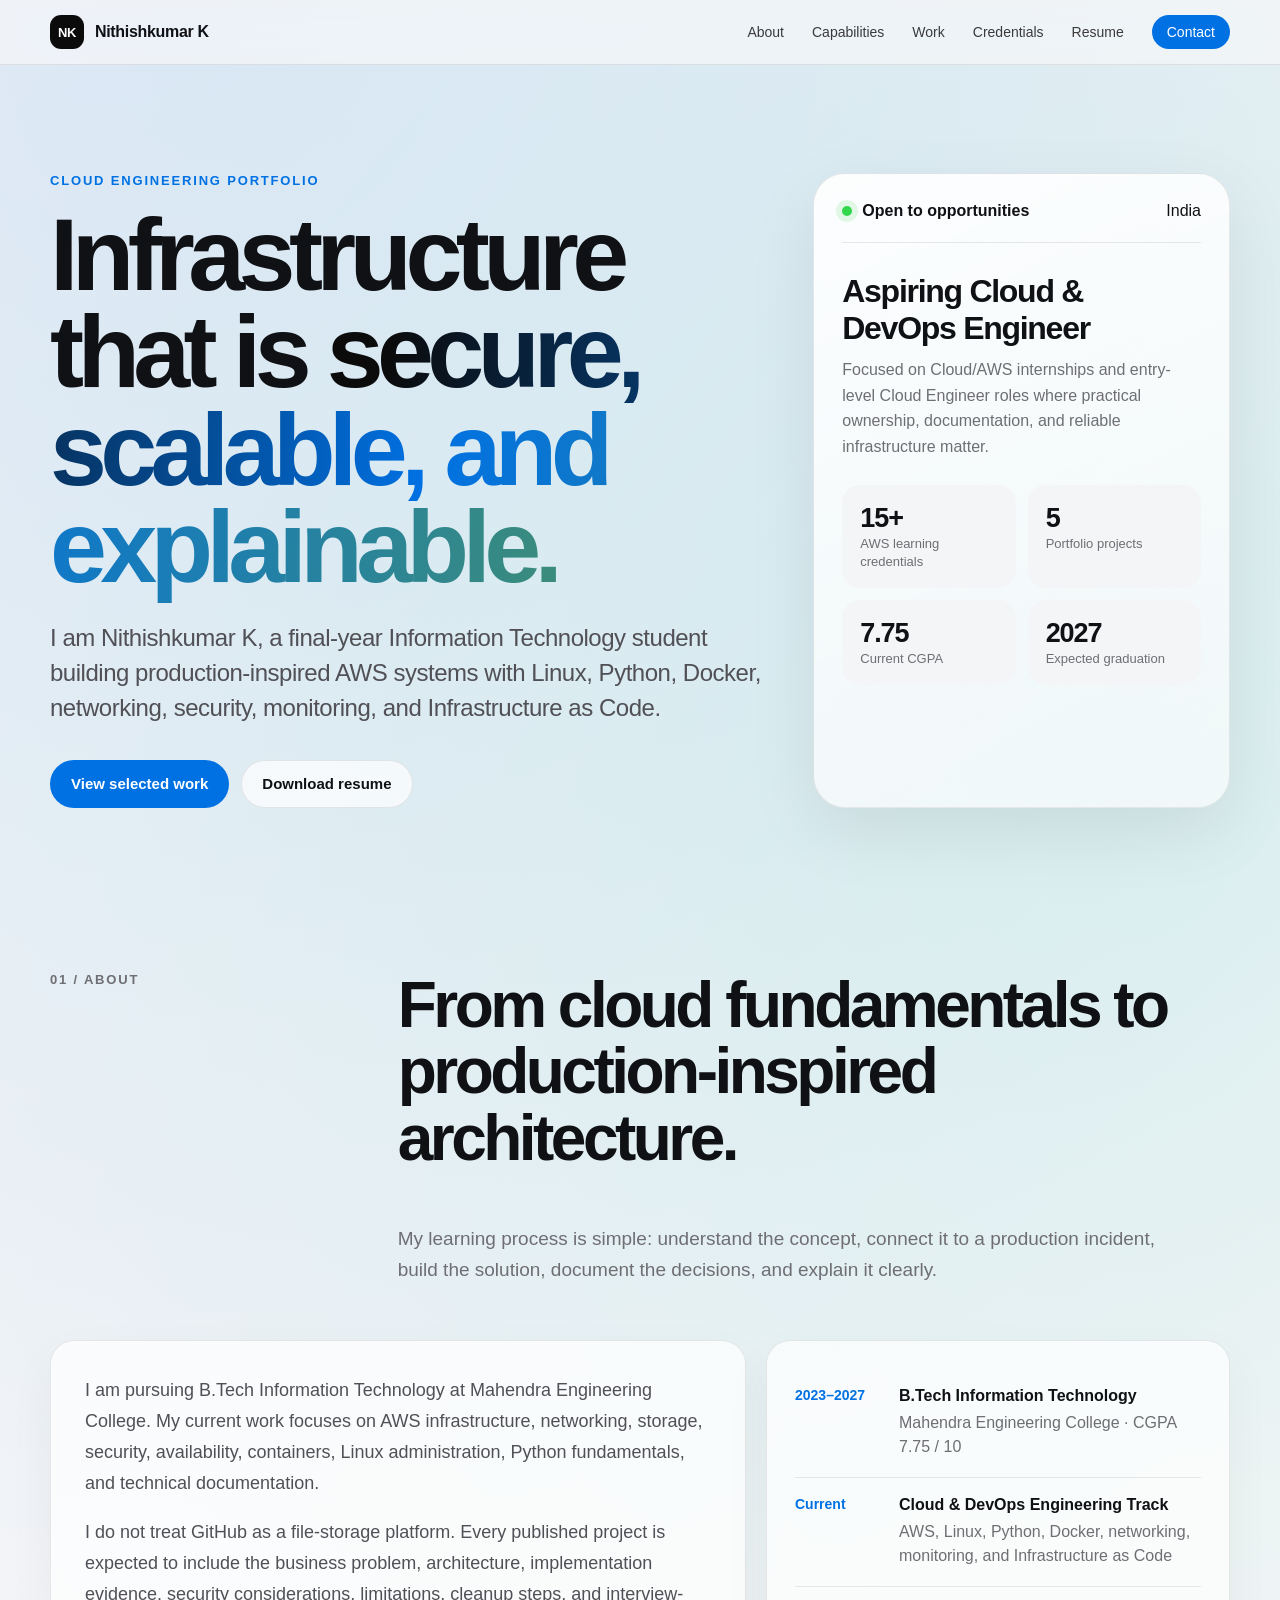
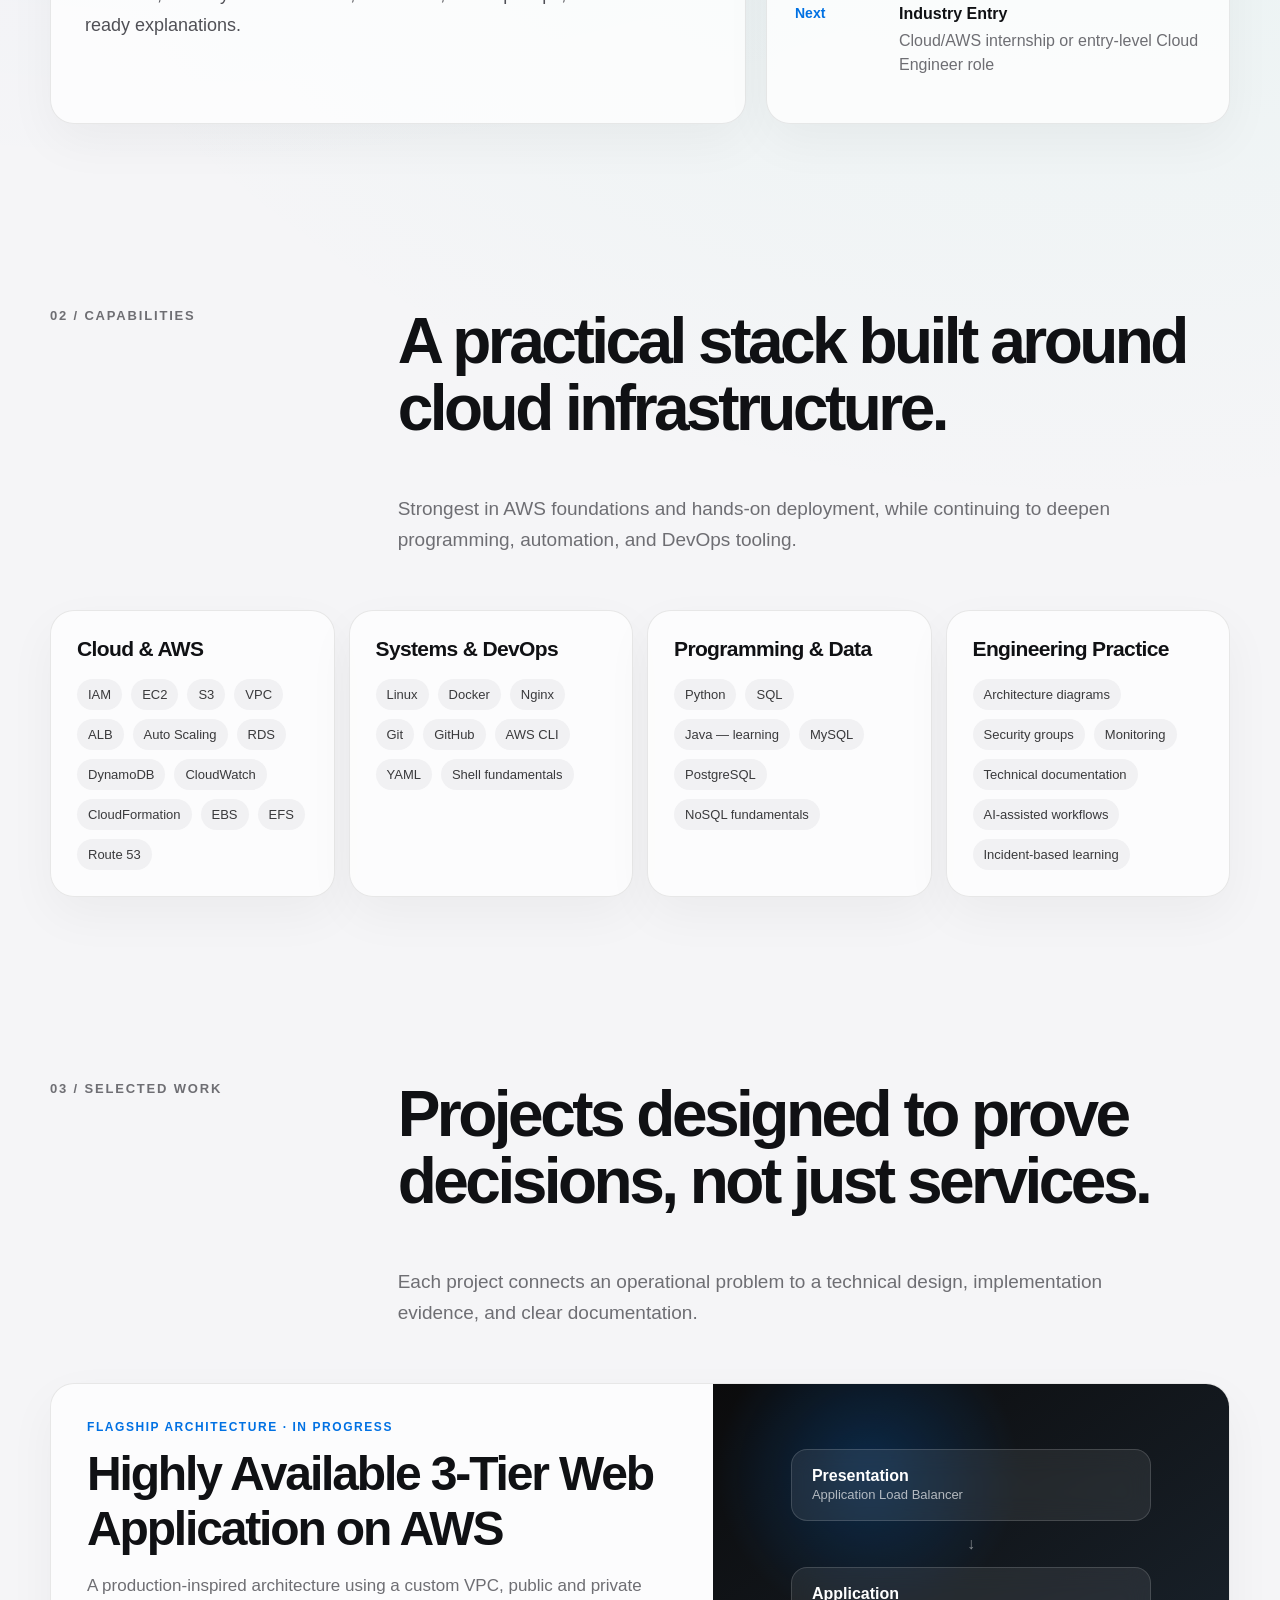
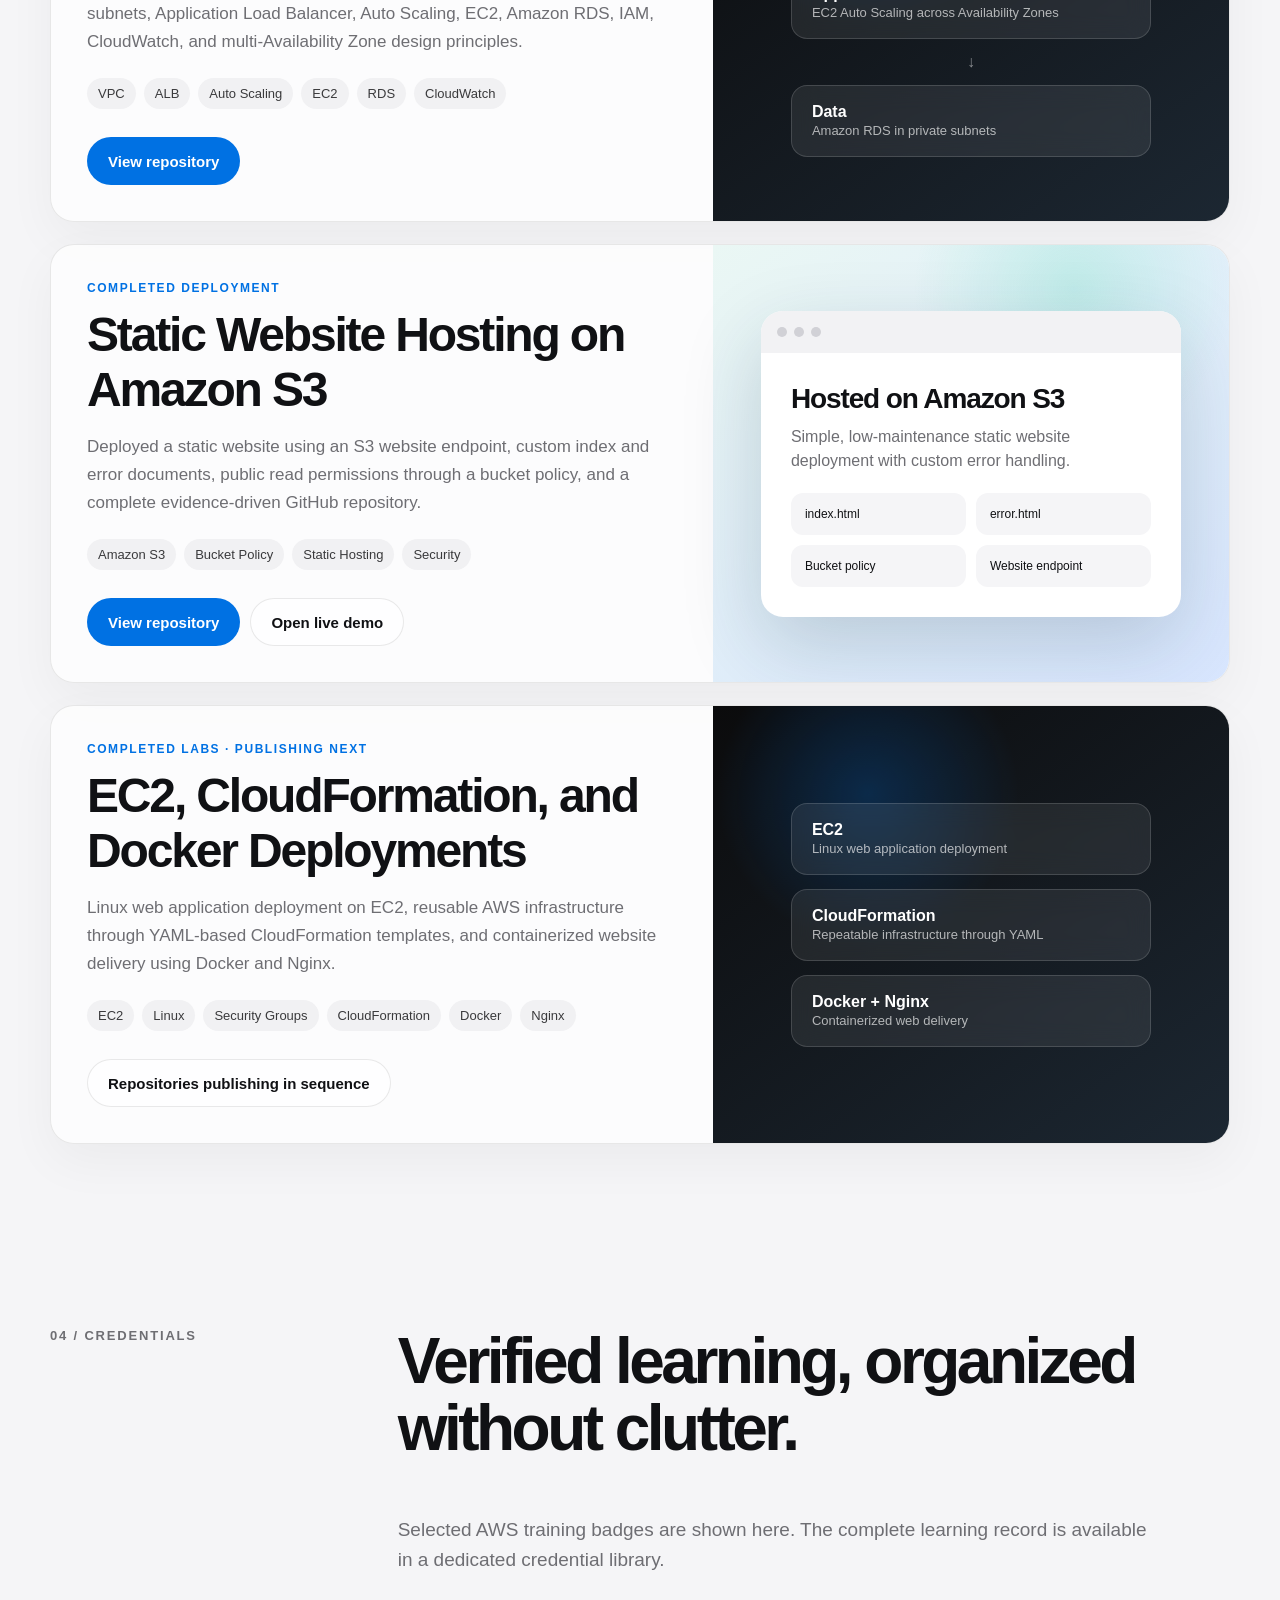
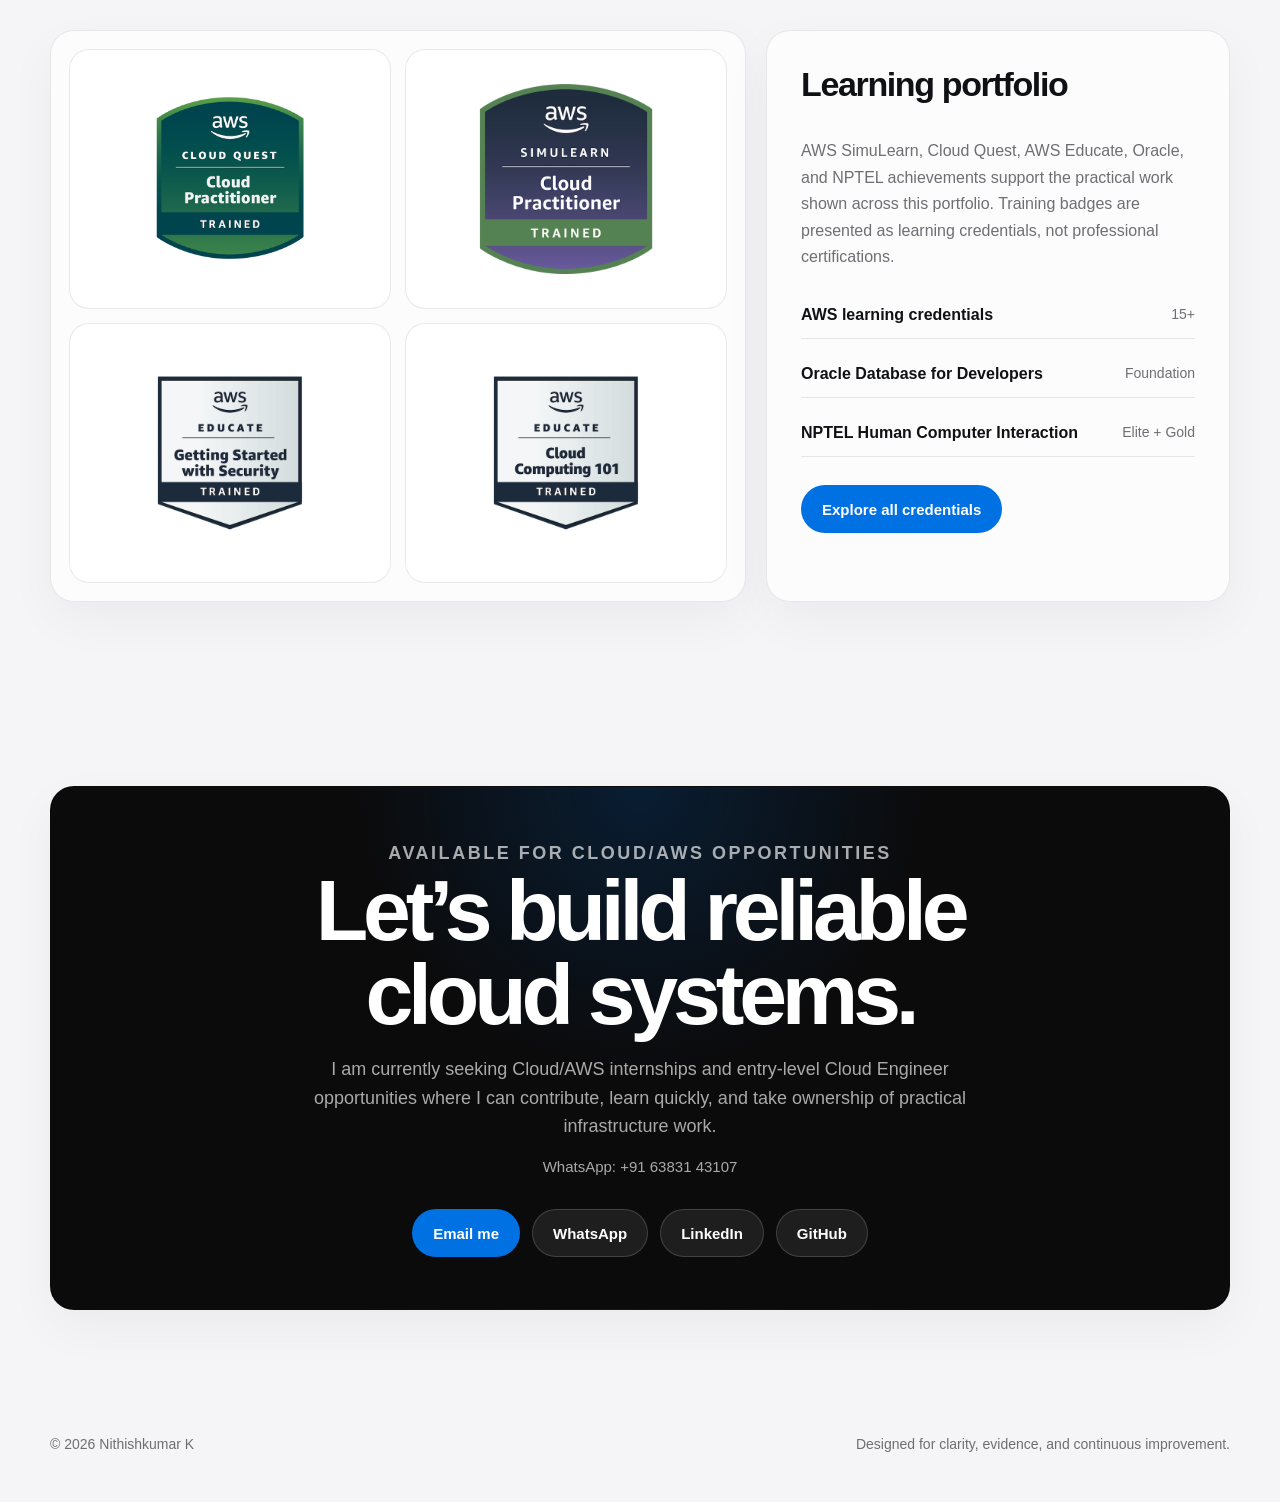
==== index.html @ 519d755f "Launch corporate cloud engineering portfolio Add responsive portfolio, AWS credentials, project link" ====
<!DOCTYPE html>
<html lang="en">
<head>
  <meta charset="UTF-8">
  <meta name="viewport" content="width=device-width, initial-scale=1.0">
  <meta name="description" content="Nithish Kumar — aspiring Cloud and DevOps Engineer building AWS, Linux, Docker, Python, and Infrastructure as Code projects.">
  <title>Nithishkumar K | Cloud & DevOps Portfolio</title>
  <link rel="icon" href="favicon.svg" type="image/svg+xml">
  <link rel="stylesheet" href="assets/css/styles.css">
</head>
<body>
  <header class="site-nav">
    <div class="nav-wrap">
      <a class="brand" href="#top" aria-label="Nithishkumar K home">
        <span class="brand-mark">NK</span>
        <span>Nithishkumar K</span>
      </a>
      <nav class="nav-links" aria-label="Primary navigation">
        <a href="#about">About</a>
        <a href="#skills">Capabilities</a>
        <a href="#projects">Work</a>
        <a href="#credentials">Credentials</a>
        <a href="assets/documents/Nithishkumar_K_Resume.pdf" target="_blank">Resume</a>
        <a class="nav-cta" href="#contact">Contact</a>
      </nav>
      <button class="menu-btn" type="button" aria-label="Open menu" aria-expanded="false">Menu</button>
    </div>
  </header>

  <main id="top">
    <section class="hero">
      <div class="container hero-grid">
        <div class="reveal">
          <p class="eyebrow">Cloud Engineering Portfolio</p>
          <h1>Infrastructure that is <span>secure, scalable, and explainable.</span></h1>
          <p class="hero-copy">
            I am Nithishkumar K, a final-year Information Technology student building production-inspired AWS systems with Linux, Python, Docker, networking, security, monitoring, and Infrastructure as Code.
          </p>
          <div class="hero-actions">
            <a class="btn btn-primary" href="#projects">View selected work</a>
            <a class="btn btn-secondary" href="assets/documents/Nithishkumar_K_Resume.pdf" target="_blank">Download resume</a>
          </div>
        </div>

        <aside class="hero-panel reveal" aria-label="Availability and profile summary">
          <div class="status-row">
            <div class="status-label"><span class="status-dot"></span> Open to opportunities</div>
            <span>India</span>
          </div>
          <h2 class="panel-title">Aspiring Cloud & DevOps Engineer</h2>
          <p class="panel-copy">
            Focused on Cloud/AWS internships and entry-level Cloud Engineer roles where practical ownership, documentation, and reliable infrastructure matter.
          </p>
          <div class="metric-grid">
            <div class="metric"><strong>15+</strong><span>AWS learning credentials</span></div>
            <div class="metric"><strong>5</strong><span>Portfolio projects</span></div>
            <div class="metric"><strong>7.75</strong><span>Current CGPA</span></div>
            <div class="metric"><strong>2027</strong><span>Expected graduation</span></div>
          </div>
        </aside>
      </div>
    </section>

    <section class="section" id="about">
      <div class="container">
        <div class="section-head reveal">
          <div class="section-index">01 / About</div>
          <div>
            <h2 class="section-title">From cloud fundamentals to production-inspired architecture.</h2>
            <p class="section-lead">
              My learning process is simple: understand the concept, connect it to a production incident, build the solution, document the decisions, and explain it clearly.
            </p>
          </div>
        </div>

        <div class="about-grid">
          <article class="card about-card reveal">
            <p>
              I am pursuing B.Tech Information Technology at Mahendra Engineering College. My current work focuses on AWS infrastructure, networking, storage, security, availability, containers, Linux administration, Python fundamentals, and technical documentation.
            </p>
            <p>
              I do not treat GitHub as a file-storage platform. Every published project is expected to include the business problem, architecture, implementation evidence, security considerations, limitations, cleanup steps, and interview-ready explanations.
            </p>
          </article>

          <aside class="card timeline reveal">
            <div class="timeline-item">
              <div class="timeline-year">2023–2027</div>
              <div class="timeline-copy">
                <strong>B.Tech Information Technology</strong>
                <span>Mahendra Engineering College · CGPA 7.75 / 10</span>
              </div>
            </div>
            <div class="timeline-item">
              <div class="timeline-year">Current</div>
              <div class="timeline-copy">
                <strong>Cloud & DevOps Engineering Track</strong>
                <span>AWS, Linux, Python, Docker, networking, monitoring, and Infrastructure as Code</span>
              </div>
            </div>
            <div class="timeline-item">
              <div class="timeline-year">Next</div>
              <div class="timeline-copy">
                <strong>Industry Entry</strong>
                <span>Cloud/AWS internship or entry-level Cloud Engineer role</span>
              </div>
            </div>
          </aside>
        </div>
      </div>
    </section>

    <section class="section" id="skills">
      <div class="container">
        <div class="section-head reveal">
          <div class="section-index">02 / Capabilities</div>
          <div>
            <h2 class="section-title">A practical stack built around cloud infrastructure.</h2>
            <p class="section-lead">
              Strongest in AWS foundations and hands-on deployment, while continuing to deepen programming, automation, and DevOps tooling.
            </p>
          </div>
        </div>

        <div class="skills-grid">
          <article class="card skill-card reveal">
            <h3>Cloud & AWS</h3>
            <div class="skill-list">
              <span class="pill">IAM</span><span class="pill">EC2</span><span class="pill">S3</span><span class="pill">VPC</span>
              <span class="pill">ALB</span><span class="pill">Auto Scaling</span><span class="pill">RDS</span>
              <span class="pill">DynamoDB</span><span class="pill">CloudWatch</span><span class="pill">CloudFormation</span>
              <span class="pill">EBS</span><span class="pill">EFS</span><span class="pill">Route 53</span>
            </div>
          </article>

          <article class="card skill-card reveal">
            <h3>Systems & DevOps</h3>
            <div class="skill-list">
              <span class="pill">Linux</span><span class="pill">Docker</span><span class="pill">Nginx</span>
              <span class="pill">Git</span><span class="pill">GitHub</span><span class="pill">AWS CLI</span>
              <span class="pill">YAML</span><span class="pill">Shell fundamentals</span>
            </div>
          </article>

          <article class="card skill-card reveal">
            <h3>Programming & Data</h3>
            <div class="skill-list">
              <span class="pill">Python</span><span class="pill">SQL</span><span class="pill">Java — learning</span>
              <span class="pill">MySQL</span><span class="pill">PostgreSQL</span><span class="pill">NoSQL fundamentals</span>
            </div>
          </article>

          <article class="card skill-card reveal">
            <h3>Engineering Practice</h3>
            <div class="skill-list">
              <span class="pill">Architecture diagrams</span><span class="pill">Security groups</span>
              <span class="pill">Monitoring</span><span class="pill">Technical documentation</span>
              <span class="pill">AI-assisted workflows</span><span class="pill">Incident-based learning</span>
            </div>
          </article>
        </div>
      </div>
    </section>

    <section class="section" id="projects">
      <div class="container">
        <div class="section-head reveal">
          <div class="section-index">03 / Selected Work</div>
          <div>
            <h2 class="section-title">Projects designed to prove decisions, not just services.</h2>
            <p class="section-lead">
              Each project connects an operational problem to a technical design, implementation evidence, and clear documentation.
            </p>
          </div>
        </div>

        <div class="projects-grid">
          <article class="card project-card reveal">
            <div class="project-body">
              <div class="project-kicker">Flagship architecture · In progress</div>
              <h3 class="project-title">Highly Available 3-Tier Web Application on AWS</h3>
              <p class="project-copy">
                A production-inspired architecture using a custom VPC, public and private subnets, Application Load Balancer, Auto Scaling, EC2, Amazon RDS, IAM, CloudWatch, and multi-Availability Zone design principles.
              </p>
              <div class="project-tags">
                <span class="pill">VPC</span><span class="pill">ALB</span><span class="pill">Auto Scaling</span>
                <span class="pill">EC2</span><span class="pill">RDS</span><span class="pill">CloudWatch</span>
              </div>
              <div class="project-links">
                <a class="btn btn-primary" href="https://github.com/NITHISHKUMAR-IT/aws-3tier-web-application" target="_blank">View repository</a>
              </div>
            </div>
            <div class="project-visual" aria-label="Three tier architecture representation">
              <div class="arch-stack">
                <div class="arch-node"><strong>Presentation</strong><span>Application Load Balancer</span></div>
                <div class="arch-arrow">↓</div>
                <div class="arch-node"><strong>Application</strong><span>EC2 Auto Scaling across Availability Zones</span></div>
                <div class="arch-arrow">↓</div>
                <div class="arch-node"><strong>Data</strong><span>Amazon RDS in private subnets</span></div>
              </div>
            </div>
          </article>

          <article class="card project-card s3 reveal">
            <div class="project-body">
              <div class="project-kicker">Completed deployment</div>
              <h3 class="project-title">Static Website Hosting on Amazon S3</h3>
              <p class="project-copy">
                Deployed a static website using an S3 website endpoint, custom index and error documents, public read permissions through a bucket policy, and a complete evidence-driven GitHub repository.
              </p>
              <div class="project-tags">
                <span class="pill">Amazon S3</span><span class="pill">Bucket Policy</span>
                <span class="pill">Static Hosting</span><span class="pill">Security</span>
              </div>
              <div class="project-links">
                <a class="btn btn-primary" href="https://github.com/NITHISHKUMAR-IT/aws-s3-static-website-hosting" target="_blank">View repository</a>
                <a class="btn btn-secondary" href="http://nithish-s3-static-website-2026.s3-website.ap-south-1.amazonaws.com" target="_blank">Open live demo</a>
              </div>
            </div>
            <div class="project-visual">
              <div class="s3-window">
                <div class="s3-window-top"><span class="dot"></span><span class="dot"></span><span class="dot"></span></div>
                <div class="s3-window-body">
                  <h4>Hosted on Amazon S3</h4>
                  <p>Simple, low-maintenance static website deployment with custom error handling.</p>
                  <div class="s3-mini-grid">
                    <div class="s3-mini">index.html</div>
                    <div class="s3-mini">error.html</div>
                    <div class="s3-mini">Bucket policy</div>
                    <div class="s3-mini">Website endpoint</div>
                  </div>
                </div>
              </div>
            </div>
          </article>

          <article class="card project-card reveal">
            <div class="project-body">
              <div class="project-kicker">Completed labs · Publishing next</div>
              <h3 class="project-title">EC2, CloudFormation, and Docker Deployments</h3>
              <p class="project-copy">
                Linux web application deployment on EC2, reusable AWS infrastructure through YAML-based CloudFormation templates, and containerized website delivery using Docker and Nginx.
              </p>
              <div class="project-tags">
                <span class="pill">EC2</span><span class="pill">Linux</span><span class="pill">Security Groups</span>
                <span class="pill">CloudFormation</span><span class="pill">Docker</span><span class="pill">Nginx</span>
              </div>
              <div class="project-links">
                <span class="btn btn-secondary">Repositories publishing in sequence</span>
              </div>
            </div>
            <div class="project-visual">
              <div class="arch-stack">
                <div class="arch-node"><strong>EC2</strong><span>Linux web application deployment</span></div>
                <div class="arch-node"><strong>CloudFormation</strong><span>Repeatable infrastructure through YAML</span></div>
                <div class="arch-node"><strong>Docker + Nginx</strong><span>Containerized web delivery</span></div>
              </div>
            </div>
          </article>
        </div>
      </div>
    </section>

    <section class="section" id="credentials">
      <div class="container">
        <div class="section-head reveal">
          <div class="section-index">04 / Credentials</div>
          <div>
            <h2 class="section-title">Verified learning, organized without clutter.</h2>
            <p class="section-lead">
              Selected AWS training badges are shown here. The complete learning record is available in a dedicated credential library.
            </p>
          </div>
        </div>

        <div class="credentials-showcase">
          <div class="card badge-wall reveal">
            <a class="badge-card" href="https://www.credly.com/badges/91af4cd1-6f9c-42e3-9742-fb13ca7ec5e6/public_url" target="_blank">
              <img src="assets/images/badges/aws-cloud-quest.png" alt="AWS Cloud Quest Cloud Practitioner training badge">
            </a>
            <a class="badge-card" href="https://www.credly.com/badges/7f3980f5-4e1b-46be-a479-370b85d2e92e/public_url" target="_blank">
              <img src="assets/images/badges/aws-simulearn-cloud-practitioner.png" alt="AWS SimuLearn Cloud Practitioner training badge">
            </a>
            <a class="badge-card" href="https://www.credly.com/badges/34bf4c11-99b1-4820-b7db-5c49b377b4f8/public_url" target="_blank">
              <img src="assets/images/badges/aws-educate-security.png" alt="AWS Educate Getting Started with Security training badge">
            </a>
            <a class="badge-card" href="https://www.credly.com/badges/44284585-294e-4579-b98b-b240fe27aa43/public_url" target="_blank">
              <img src="assets/images/badges/aws-educate-cloud-101.png" alt="AWS Educate Cloud Computing 101 training badge">
            </a>
          </div>

          <article class="card credentials-copy reveal">
            <h3>Learning portfolio</h3>
            <p>
              AWS SimuLearn, Cloud Quest, AWS Educate, Oracle, and NPTEL achievements support the practical work shown across this portfolio. Training badges are presented as learning credentials, not professional certifications.
            </p>
            <div class="credential-list">
              <div class="credential-line"><strong>AWS learning credentials</strong><span>15+</span></div>
              <div class="credential-line"><strong>Oracle Database for Developers</strong><span>Foundation</span></div>
              <div class="credential-line"><strong>NPTEL Human Computer Interaction</strong><span>Elite + Gold</span></div>
            </div>
            <div class="project-links">
              <a class="btn btn-primary" href="credentials.html">Explore all credentials</a>
            </div>
          </article>
        </div>
      </div>
    </section>

    <section class="section" id="contact">
      <div class="container">
        <div class="card contact-card reveal">
          <p class="eyebrow">Available for Cloud/AWS opportunities</p>
          <h2>Let’s build reliable cloud systems.</h2>
          <p>
            I am currently seeking Cloud/AWS internships and entry-level Cloud Engineer opportunities where I can contribute, learn quickly, and take ownership of practical infrastructure work.
          </p>
          <p style="margin-top:14px;font-size:15px;">WhatsApp: +91 63831 43107</p>
          <div class="contact-actions">
            <a class="btn btn-primary" href="mailto:nithishdev29@gmail.com">Email me</a>
            <a class="btn btn-secondary" href="https://wa.me/916383143107?text=Hello%20Nithishkumar%20K%2C%20I%20visited%20your%20cloud%20portfolio." target="_blank" rel="noopener noreferrer">WhatsApp</a>
            <a class="btn btn-secondary" href="https://www.linkedin.com/in/nithishkumar-k-072726388" target="_blank" rel="noopener noreferrer">LinkedIn</a>
            <a class="btn btn-secondary" href="https://github.com/NITHISHKUMAR-IT" target="_blank" rel="noopener noreferrer">GitHub</a>
          </div>
        </div>
      </div>
    </section>
  </main>

  <footer class="site-footer">
    <div class="container footer-wrap">
      <span>© <span data-year></span> Nithishkumar K</span>
      <span>Designed for clarity, evidence, and continuous improvement.</span>
    </div>
  </footer>

  <script src="assets/js/main.js"></script>
</body>
</html>
---- assets/css/styles.css ----
:root {
  --bg: #f5f5f7;
  --surface: rgba(255,255,255,.72);
  --surface-solid: #ffffff;
  --ink: #101114;
  --muted: #6e6e73;
  --line: rgba(16,17,20,.09);
  --blue: #0071e3;
  --blue-strong: #005bb5;
  --green: #1f8b4c;
  --shadow: 0 24px 70px rgba(0,0,0,.08);
  --radius-xl: 32px;
  --radius-lg: 24px;
  --radius-md: 18px;
  --max: 1180px;
}
* { box-sizing: border-box; }
html { scroll-behavior: smooth; }
body {
  margin: 0;
  font-family: -apple-system, BlinkMacSystemFont, "SF Pro Display", "Segoe UI", Arial, sans-serif;
  background:
    radial-gradient(circle at 15% 0%, rgba(0,113,227,.10), transparent 28%),
    radial-gradient(circle at 85% 12%, rgba(68,215,182,.12), transparent 24%),
    var(--bg);
  color: var(--ink);
  -webkit-font-smoothing: antialiased;
}
a { color: inherit; text-decoration: none; }
img { max-width: 100%; display: block; }
button { font: inherit; }

.site-nav {
  position: sticky;
  top: 0;
  z-index: 100;
  border-bottom: 1px solid var(--line);
  background: rgba(245,245,247,.78);
  backdrop-filter: saturate(180%) blur(22px);
}
.nav-wrap {
  width: min(var(--max), calc(100% - 36px));
  margin: auto;
  min-height: 64px;
  display: flex;
  align-items: center;
  justify-content: space-between;
  gap: 24px;
}
.brand {
  display: inline-flex;
  align-items: center;
  gap: 11px;
  font-weight: 700;
  letter-spacing: -.02em;
}
.brand-mark {
  width: 34px;
  height: 34px;
  display: grid;
  place-items: center;
  border-radius: 11px;
  background: #0b0b0c;
  color: white;
  font-size: 13px;
}
.nav-links { display: flex; gap: 28px; align-items: center; }
.nav-links a {
  color: #3a3a3c;
  font-size: 14px;
  transition: .2s ease;
}
.nav-links a:hover { color: var(--blue); }
.nav-cta {
  padding: 9px 15px;
  color: #fff !important;
  background: var(--blue);
  border-radius: 999px;
}
.menu-btn {
  display: none;
  border: 0;
  background: transparent;
  font-size: 22px;
}

.container {
  width: min(var(--max), calc(100% - 36px));
  margin: auto;
}
.hero {
  padding: 108px 0 72px;
}
.hero-grid {
  display: grid;
  grid-template-columns: 1.4fr .8fr;
  gap: 34px;
  align-items: stretch;
}
.eyebrow {
  margin: 0 0 18px;
  color: var(--blue);
  font-size: 13px;
  font-weight: 700;
  letter-spacing: .14em;
  text-transform: uppercase;
}
h1, h2, h3, p { margin-top: 0; }
.hero h1 {
  max-width: 820px;
  margin-bottom: 26px;
  font-size: clamp(54px, 8vw, 104px);
  line-height: .95;
  letter-spacing: -.065em;
}
.hero h1 span {
  color: transparent;
  background: linear-gradient(95deg, #0b0b0c 5%, #0071e3 50%, #3b8c7b 100%);
  -webkit-background-clip: text;
  background-clip: text;
}
.hero-copy {
  max-width: 730px;
  color: #505056;
  font-size: clamp(18px, 2.2vw, 24px);
  line-height: 1.45;
  letter-spacing: -.02em;
}
.hero-actions { display: flex; flex-wrap: wrap; gap: 12px; margin-top: 34px; }
.btn {
  display: inline-flex;
  align-items: center;
  justify-content: center;
  gap: 9px;
  min-height: 48px;
  padding: 0 20px;
  border-radius: 999px;
  border: 1px solid transparent;
  font-size: 15px;
  font-weight: 600;
  transition: transform .2s ease, background .2s ease;
}
.btn:hover { transform: translateY(-2px); }
.btn-primary { background: var(--blue); color: #fff; }
.btn-primary:hover { background: var(--blue-strong); }
.btn-secondary { border-color: var(--line); background: rgba(255,255,255,.7); }
.hero-panel {
  padding: 28px;
  border: 1px solid var(--line);
  border-radius: var(--radius-xl);
  background: linear-gradient(155deg, rgba(255,255,255,.92), rgba(255,255,255,.58));
  box-shadow: var(--shadow);
}
.status-row {
  display: flex; align-items: center; justify-content: space-between; gap: 14px;
  padding-bottom: 22px; border-bottom: 1px solid var(--line);
}
.status-dot {
  width: 10px; height: 10px; border-radius: 50%; background: #32d74b;
  box-shadow: 0 0 0 6px rgba(50,215,75,.13);
}
.status-label { display: flex; align-items: center; gap: 10px; font-weight: 600; }
.panel-title {
  margin: 30px 0 10px;
  font-size: 32px;
  letter-spacing: -.04em;
}
.panel-copy { color: var(--muted); line-height: 1.6; }
.metric-grid {
  display: grid; grid-template-columns: 1fr 1fr; gap: 12px; margin-top: 26px;
}
.metric {
  padding: 18px;
  border-radius: var(--radius-md);
  background: rgba(245,245,247,.82);
}
.metric strong { display: block; font-size: 27px; letter-spacing: -.04em; }
.metric span { color: var(--muted); font-size: 13px; }

.section { padding: 92px 0; }
.section-head {
  display: grid;
  grid-template-columns: .55fr 1.45fr;
  gap: 32px;
  align-items: start;
  margin-bottom: 36px;
}
.section-index {
  color: var(--muted);
  font-size: 13px;
  font-weight: 700;
  letter-spacing: .14em;
  text-transform: uppercase;
}
.section-title {
  max-width: 850px;
  font-size: clamp(38px, 5vw, 68px);
  line-height: 1.04;
  letter-spacing: -.055em;
}
.section-lead {
  max-width: 760px;
  color: var(--muted);
  font-size: 19px;
  line-height: 1.6;
}

.about-grid {
  display: grid;
  grid-template-columns: 1.2fr .8fr;
  gap: 20px;
}
.card {
  border: 1px solid var(--line);
  border-radius: var(--radius-lg);
  background: rgba(255,255,255,.73);
  box-shadow: 0 18px 50px rgba(0,0,0,.045);
}
.about-card { padding: 34px; }
.about-card p {
  color: #505056;
  font-size: 18px;
  line-height: 1.72;
}
.about-card p:last-child { margin-bottom: 0; }
.timeline { padding: 28px; }
.timeline-item {
  display: grid;
  grid-template-columns: 86px 1fr;
  gap: 18px;
  padding: 18px 0;
  border-bottom: 1px solid var(--line);
}
.timeline-item:last-child { border-bottom: 0; }
.timeline-year { color: var(--blue); font-weight: 700; font-size: 14px; }
.timeline-copy strong { display: block; margin-bottom: 6px; }
.timeline-copy span { color: var(--muted); line-height: 1.5; }

.skills-grid {
  display: grid;
  grid-template-columns: repeat(4, 1fr);
  gap: 14px;
}
.skill-card {
  min-height: 230px;
  padding: 26px;
}
.skill-card h3 {
  margin-bottom: 18px;
  font-size: 21px;
  letter-spacing: -.03em;
}
.skill-list {
  display: flex;
  flex-wrap: wrap;
  gap: 9px;
}
.pill {
  padding: 8px 11px;
  border-radius: 999px;
  background: #f1f1f3;
  color: #3a3a3c;
  font-size: 13px;
}

.projects-grid { display: grid; gap: 22px; }
.project-card {
  display: grid;
  grid-template-columns: 1fr .78fr;
  overflow: hidden;
}
.project-body { padding: 36px; }
.project-kicker {
  color: var(--blue);
  font-size: 12px;
  font-weight: 700;
  letter-spacing: .13em;
  text-transform: uppercase;
}
.project-title {
  margin: 12px 0 16px;
  font-size: clamp(30px, 4vw, 48px);
  letter-spacing: -.045em;
}
.project-copy {
  max-width: 700px;
  color: var(--muted);
  font-size: 17px;
  line-height: 1.65;
}
.project-tags { display: flex; flex-wrap: wrap; gap: 8px; margin-top: 22px; }
.project-links { display: flex; flex-wrap: wrap; gap: 10px; margin-top: 28px; }
.project-visual {
  position: relative;
  min-height: 360px;
  display: grid;
  place-items: center;
  padding: 38px;
  background:
    radial-gradient(circle at 30% 20%, rgba(0,113,227,.25), transparent 30%),
    linear-gradient(145deg, #0b0b0c, #1c2732);
  color: white;
}
.arch-stack {
  width: min(360px, 100%);
  display: grid;
  gap: 14px;
}
.arch-node {
  padding: 17px 20px;
  border-radius: 16px;
  border: 1px solid rgba(255,255,255,.15);
  background: rgba(255,255,255,.08);
  backdrop-filter: blur(12px);
}
.arch-node strong { display: block; }
.arch-node span { color: rgba(255,255,255,.66); font-size: 13px; }
.arch-arrow { text-align: center; color: rgba(255,255,255,.5); }
.project-card.s3 .project-visual {
  background:
    radial-gradient(circle at 70% 10%, rgba(68,215,182,.22), transparent 30%),
    linear-gradient(145deg, #eaf7f4, #d8e6ff);
  color: var(--ink);
}
.s3-window {
  width: min(420px, 100%);
  border-radius: 22px;
  overflow: hidden;
  box-shadow: 0 28px 80px rgba(13,44,62,.18);
  background: white;
}
.s3-window-top {
  height: 42px;
  display: flex;
  gap: 7px;
  align-items: center;
  padding: 0 16px;
  background: #f2f2f4;
}
.dot { width: 10px; height: 10px; border-radius: 50%; background: #d1d1d6; }
.s3-window-body { padding: 30px; }
.s3-window-body h4 { margin: 0 0 10px; font-size: 28px; letter-spacing: -.04em; }
.s3-window-body p { color: var(--muted); line-height: 1.5; }
.s3-mini-grid { display: grid; grid-template-columns: 1fr 1fr; gap: 10px; margin-top: 20px; }
.s3-mini { padding: 14px; border-radius: 12px; background: #f5f5f7; font-size: 12px; }

.credentials-showcase {
  display: grid;
  grid-template-columns: 1.2fr .8fr;
  gap: 20px;
}
.badge-wall {
  display: grid;
  grid-template-columns: repeat(2, 1fr);
  gap: 14px;
  padding: 18px;
}
.badge-card {
  min-height: 260px;
  display: grid;
  place-items: center;
  padding: 20px;
  border-radius: 20px;
  background: #fff;
  border: 1px solid var(--line);
}
.badge-card img { max-height: 190px; object-fit: contain; }
.credentials-copy { padding: 34px; }
.credentials-copy h3 { font-size: 34px; letter-spacing: -.04em; }
.credentials-copy p { color: var(--muted); line-height: 1.65; }
.credential-list { display: grid; gap: 12px; margin-top: 22px; }
.credential-line {
  display: flex;
  justify-content: space-between;
  gap: 18px;
  padding: 14px 0;
  border-bottom: 1px solid var(--line);
}
.credential-line span { color: var(--muted); font-size: 14px; }
.text-link { color: var(--blue); font-weight: 600; }

.contact-card {
  padding: 52px;
  text-align: center;
  background:
    radial-gradient(circle at 50% 0%, rgba(0,113,227,.18), transparent 36%),
    #0b0b0c;
  color: white;
}
.contact-card h2 {
  max-width: 860px;
  margin: 0 auto 18px;
  font-size: clamp(42px, 7vw, 86px);
  letter-spacing: -.06em;
  line-height: .98;
}
.contact-card p {
  max-width: 680px;
  margin: 0 auto;
  color: rgba(255,255,255,.65);
  font-size: 18px;
  line-height: 1.6;
}
.contact-actions { margin-top: 30px; display: flex; justify-content: center; flex-wrap: wrap; gap: 12px; }
.contact-card .btn-secondary {
  color: white;
  border-color: rgba(255,255,255,.16);
  background: rgba(255,255,255,.08);
}

.site-footer {
  padding: 34px 0 50px;
  color: var(--muted);
  font-size: 14px;
}
.footer-wrap { display: flex; justify-content: space-between; gap: 22px; flex-wrap: wrap; }

.credentials-hero { padding: 86px 0 42px; }
.credentials-hero h1 {
  font-size: clamp(48px, 7vw, 88px);
  line-height: 1;
  letter-spacing: -.06em;
}
.credentials-hero p { max-width: 740px; color: var(--muted); font-size: 20px; line-height: 1.6; }
.credential-grid {
  display: grid;
  grid-template-columns: repeat(3, 1fr);
  gap: 16px;
  padding-bottom: 84px;
}
.credential-card { padding: 24px; }
.credential-card .type {
  color: var(--blue);
  font-size: 12px;
  font-weight: 700;
  letter-spacing: .12em;
  text-transform: uppercase;
}
.credential-card h3 {
  margin: 14px 0 10px;
  font-size: 22px;
  letter-spacing: -.03em;
}
.credential-card p { color: var(--muted); line-height: 1.55; min-height: 74px; }
.credential-card a { color: var(--blue); font-weight: 600; }

.reveal { opacity: 0; transform: translateY(18px); transition: .65s ease; }
.reveal.visible { opacity: 1; transform: translateY(0); }

@media (max-width: 980px) {
  .hero-grid,
  .about-grid,
  .project-card,
  .credentials-showcase { grid-template-columns: 1fr; }
  .skills-grid { grid-template-columns: repeat(2, 1fr); }
  .section-head { grid-template-columns: 1fr; }
  .credential-grid { grid-template-columns: repeat(2, 1fr); }
}
@media (max-width: 720px) {
  .nav-links {
    display: none;
    position: absolute;
    top: 64px;
    left: 18px;
    right: 18px;
    padding: 18px;
    border: 1px solid var(--line);
    border-radius: 18px;
    background: rgba(255,255,255,.95);
    box-shadow: var(--shadow);
    flex-direction: column;
    align-items: stretch;
  }
  .nav-links.open { display: flex; }
  .menu-btn { display: block; }
  .hero { padding-top: 74px; }
  .hero h1 { font-size: clamp(52px, 16vw, 76px); }
  .skills-grid,
  .credential-grid { grid-template-columns: 1fr; }
  .metric-grid { grid-template-columns: 1fr 1fr; }
  .project-body, .contact-card { padding: 28px; }
  .contact-card h2 { font-size: 48px; }
  .badge-wall { grid-template-columns: 1fr 1fr; }
}
@media (max-width: 520px) {
  .badge-wall { grid-template-columns: 1fr; }
  .metric-grid { grid-template-columns: 1fr; }
  .timeline-item { grid-template-columns: 1fr; gap: 7px; }
}
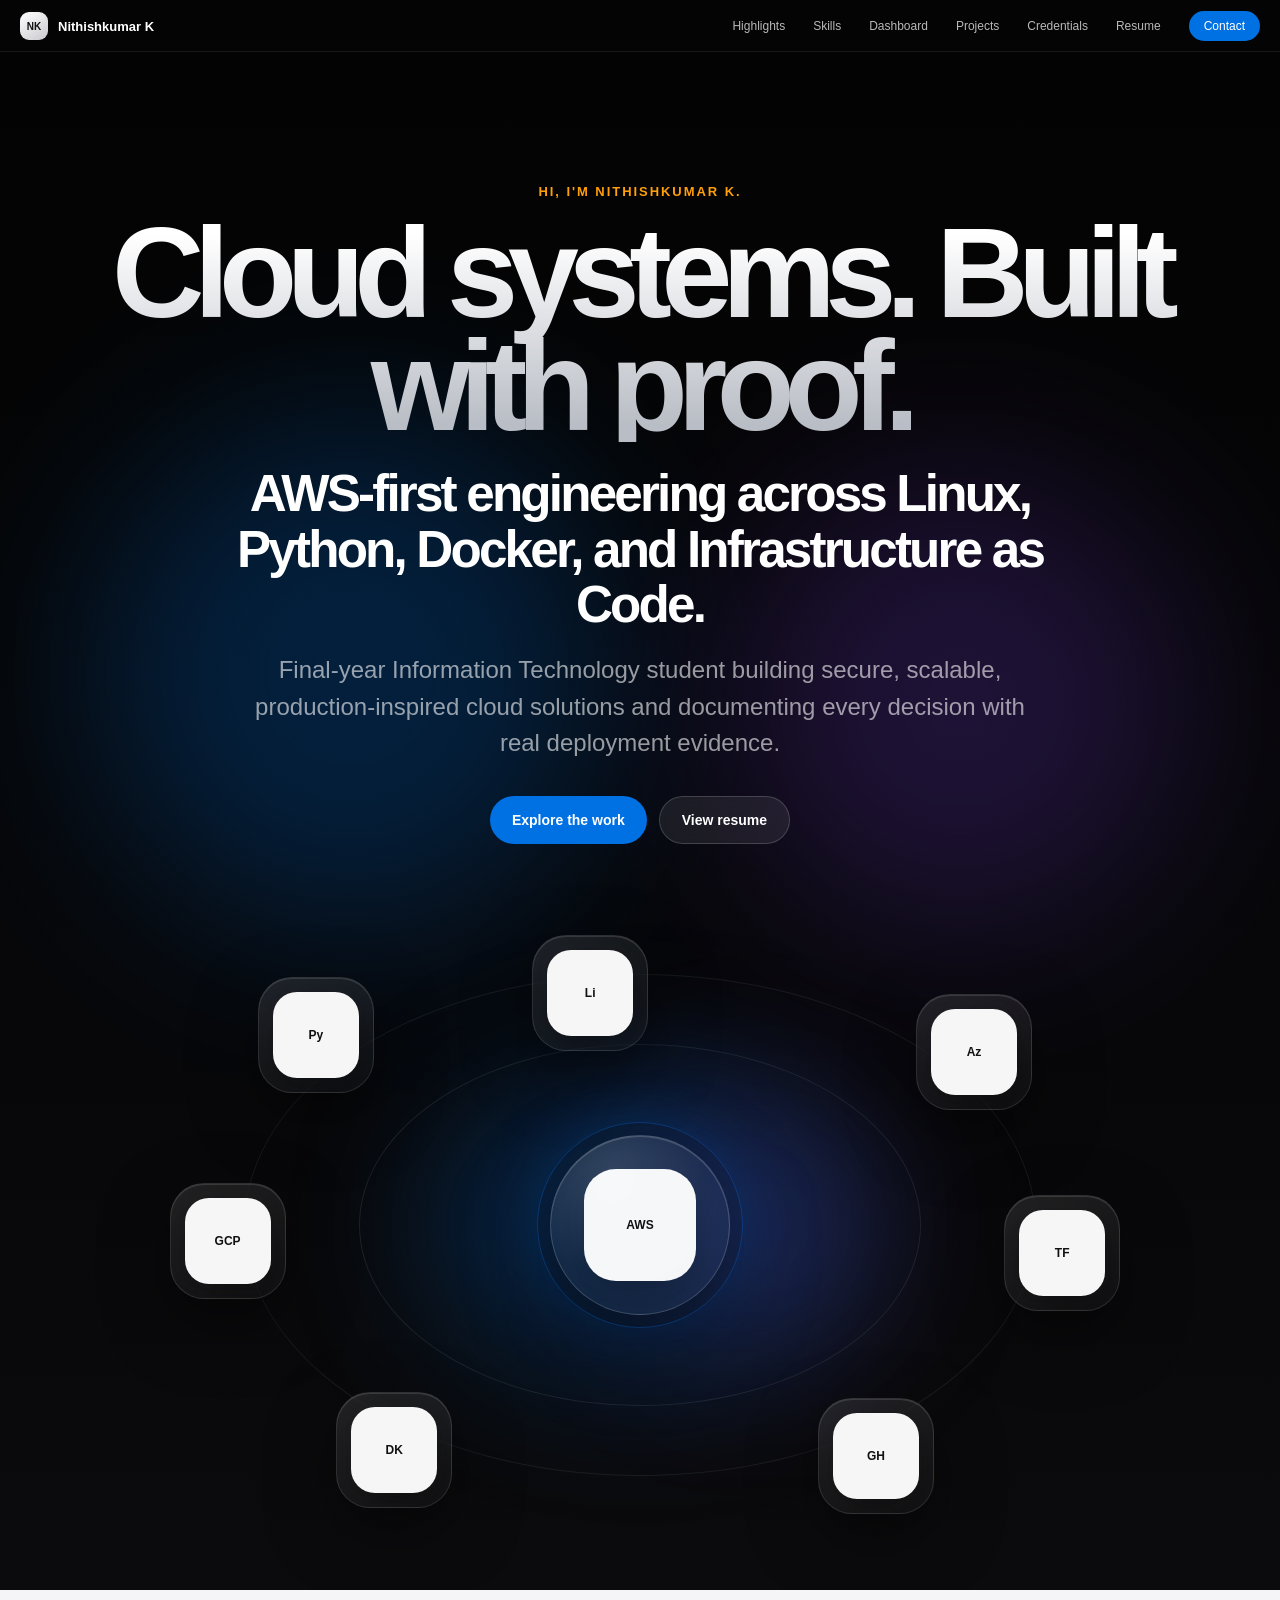
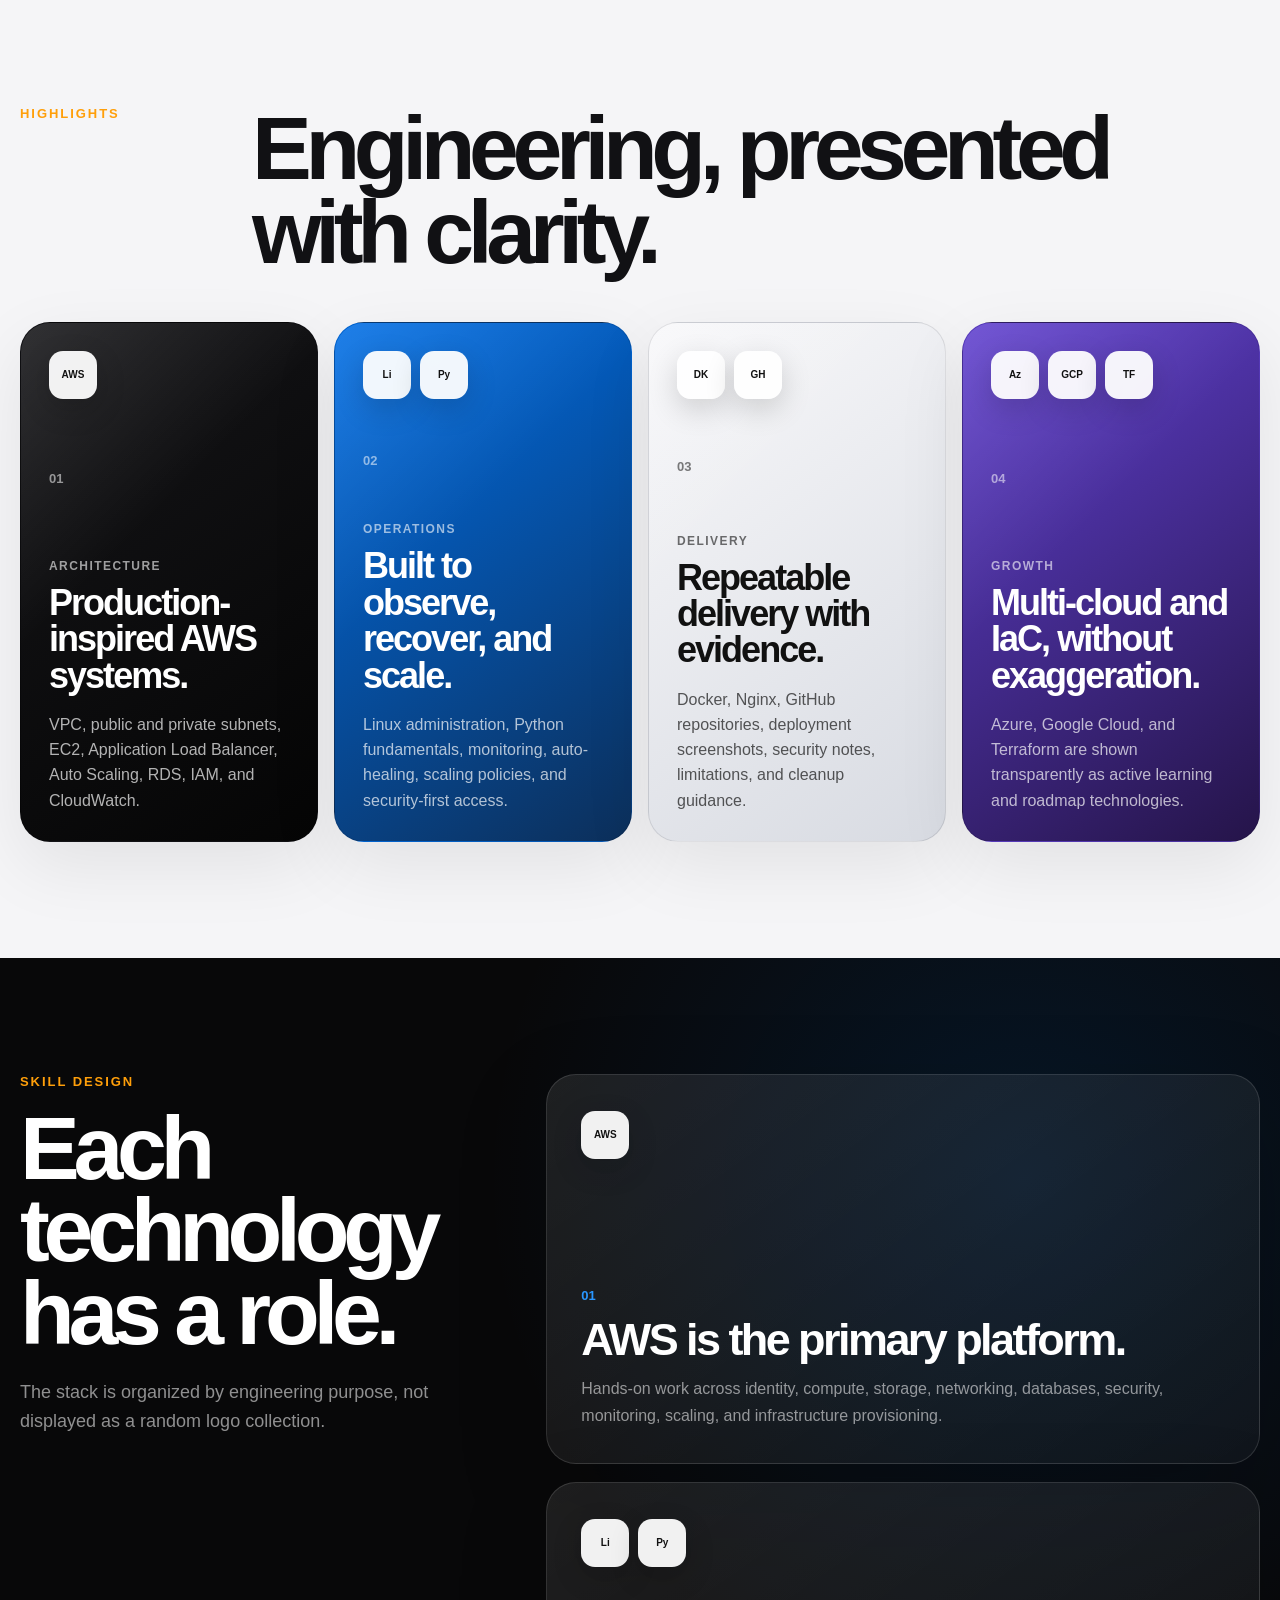
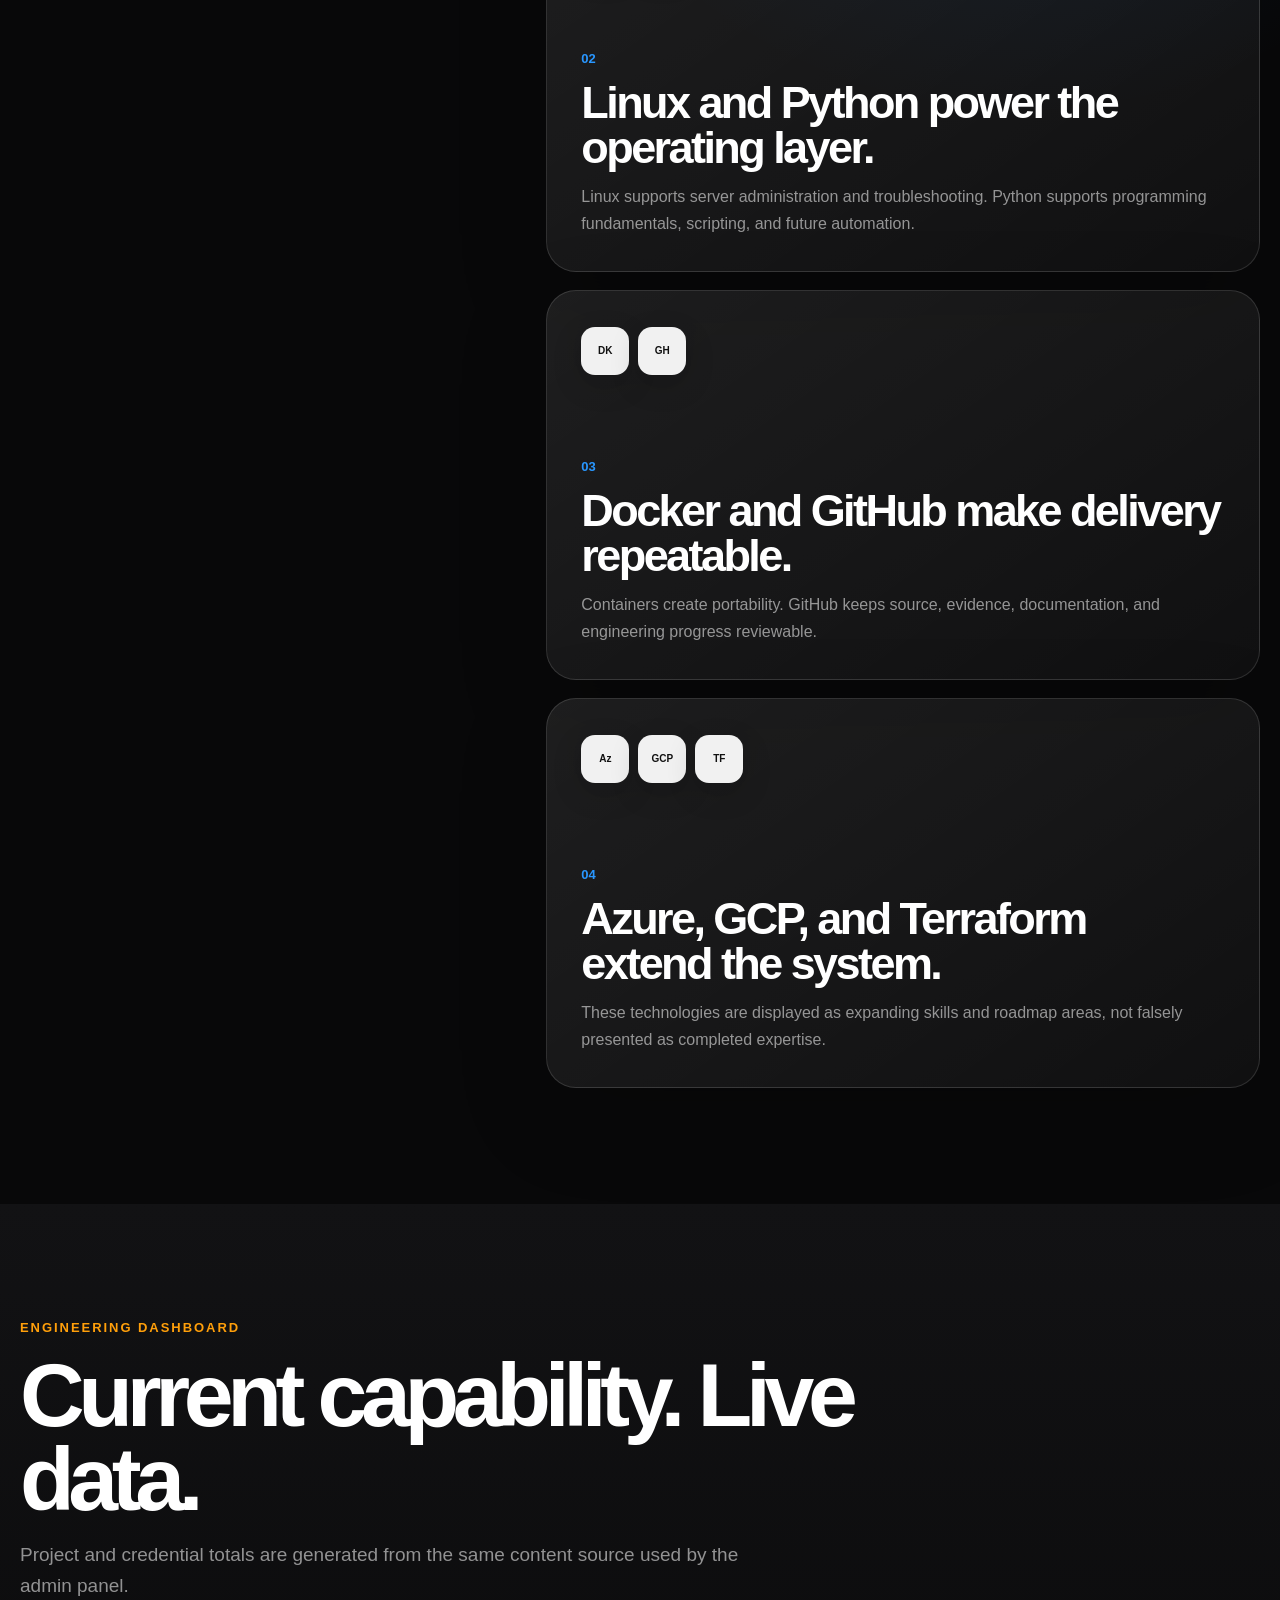
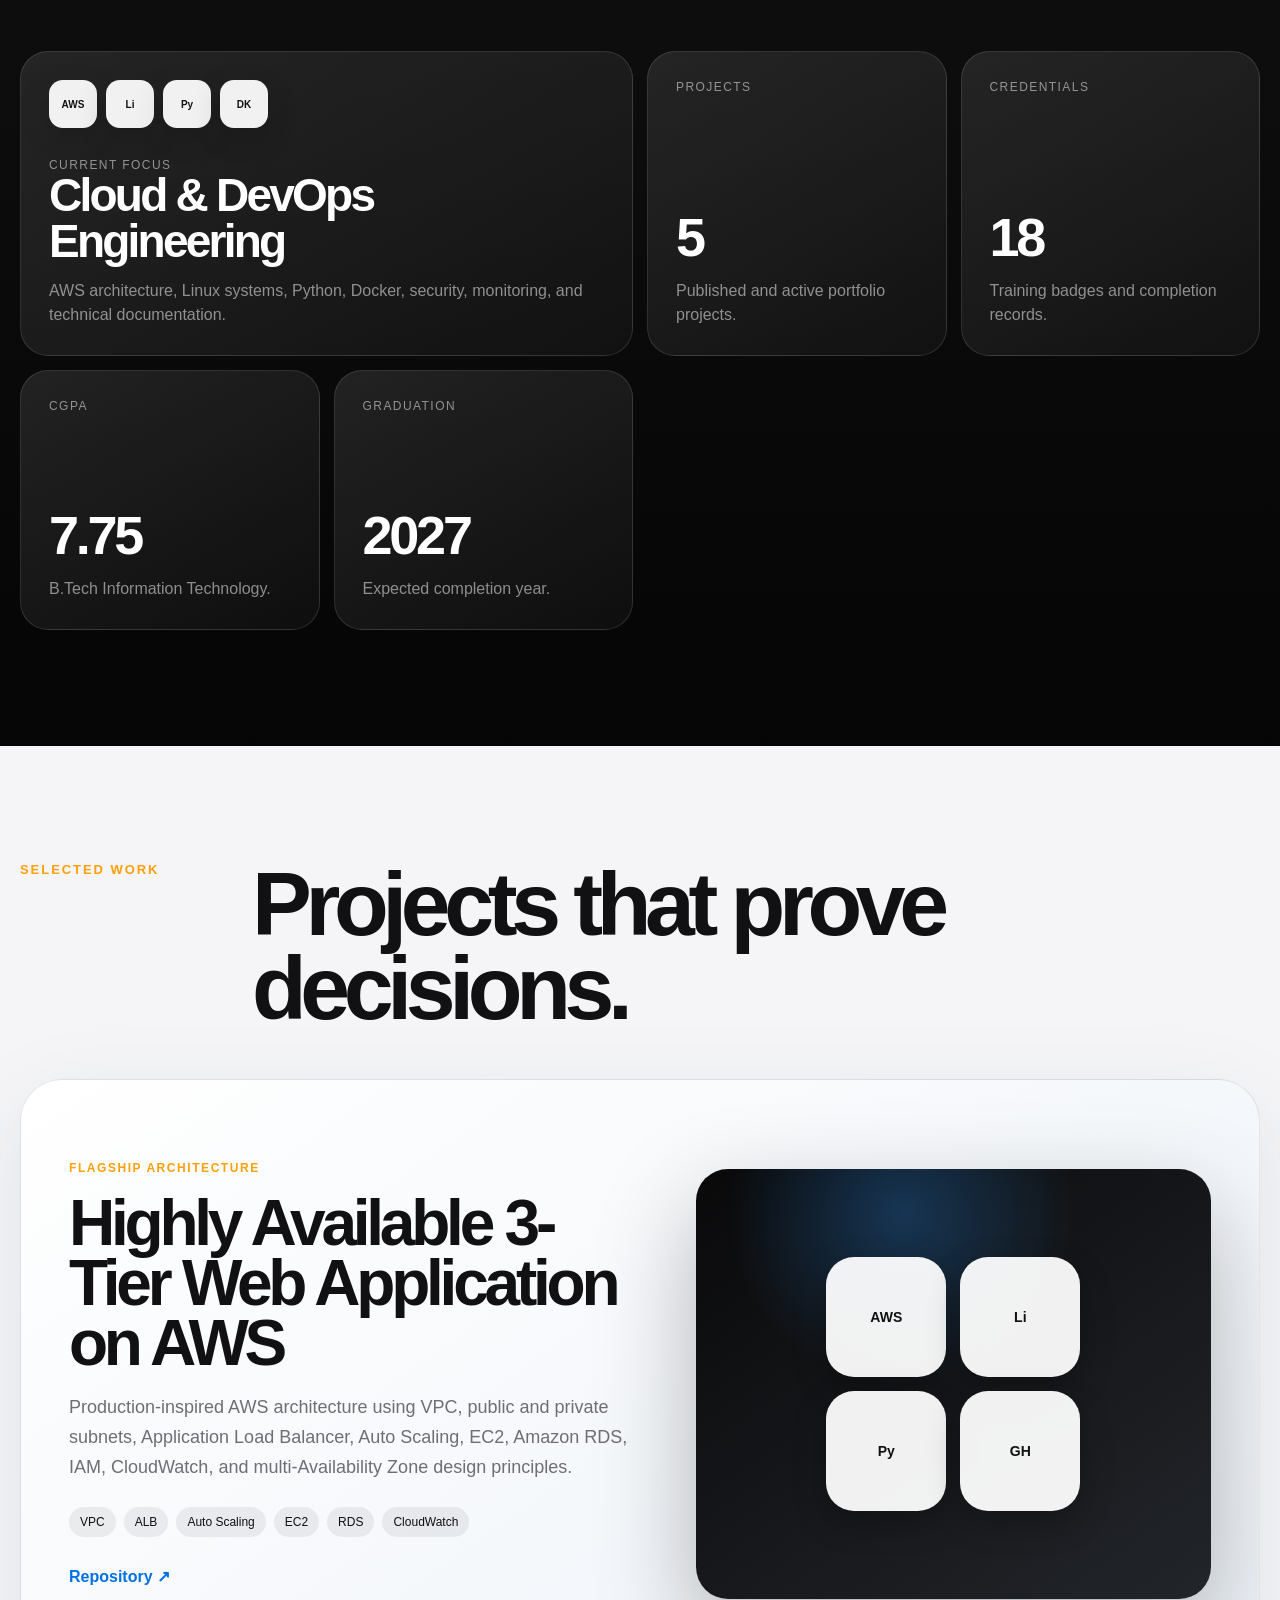
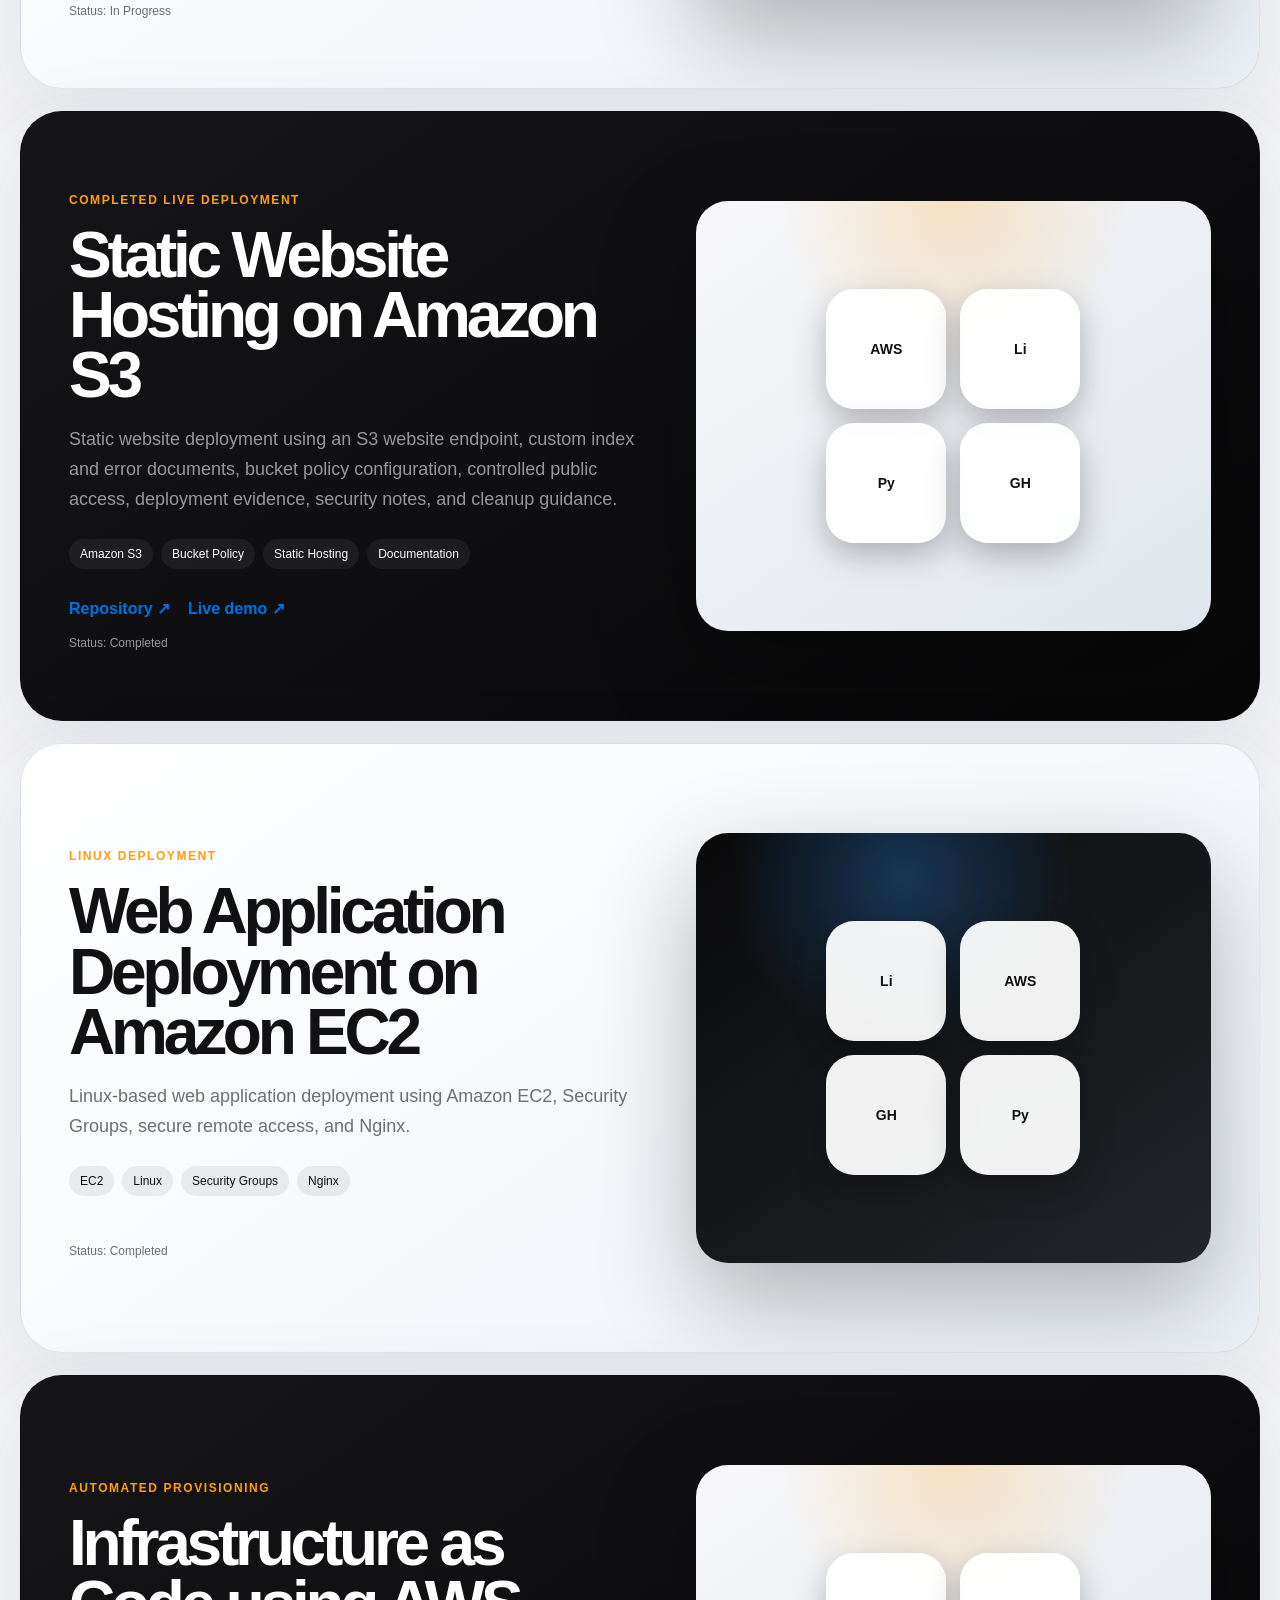
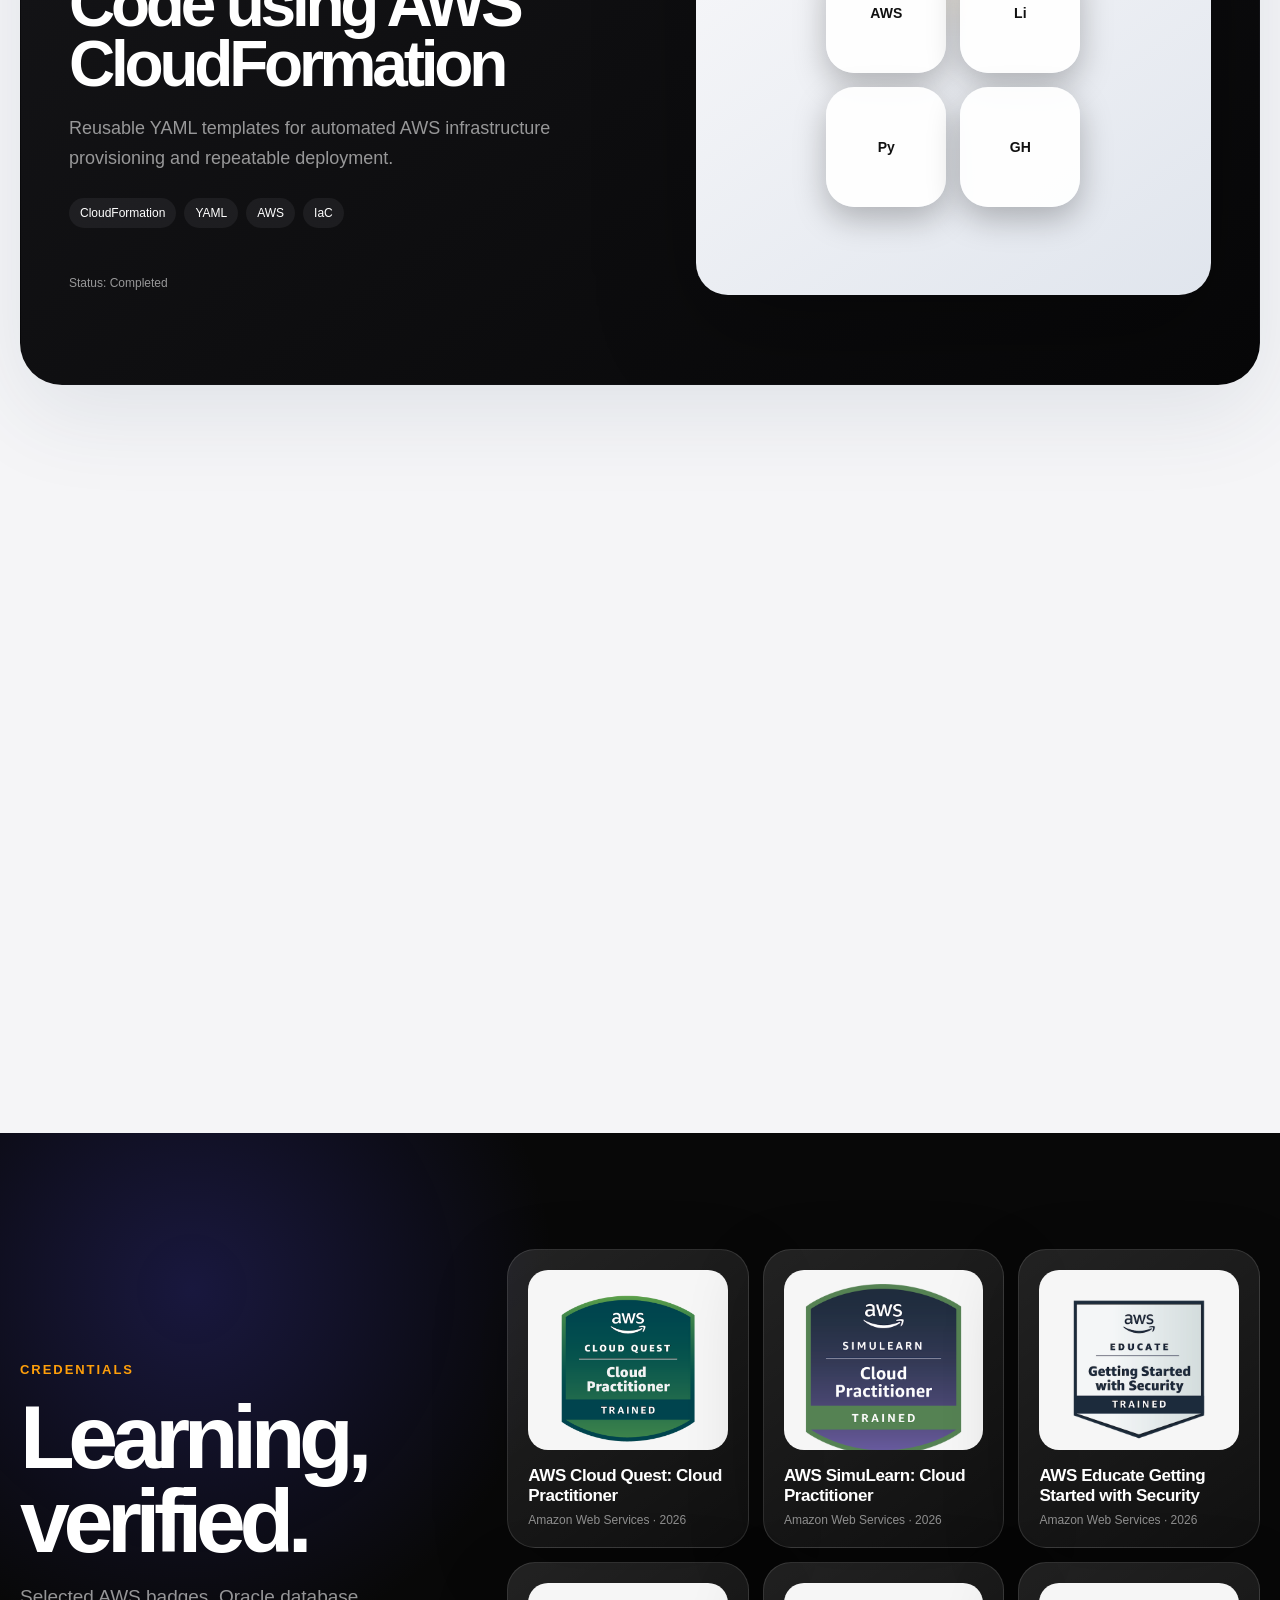
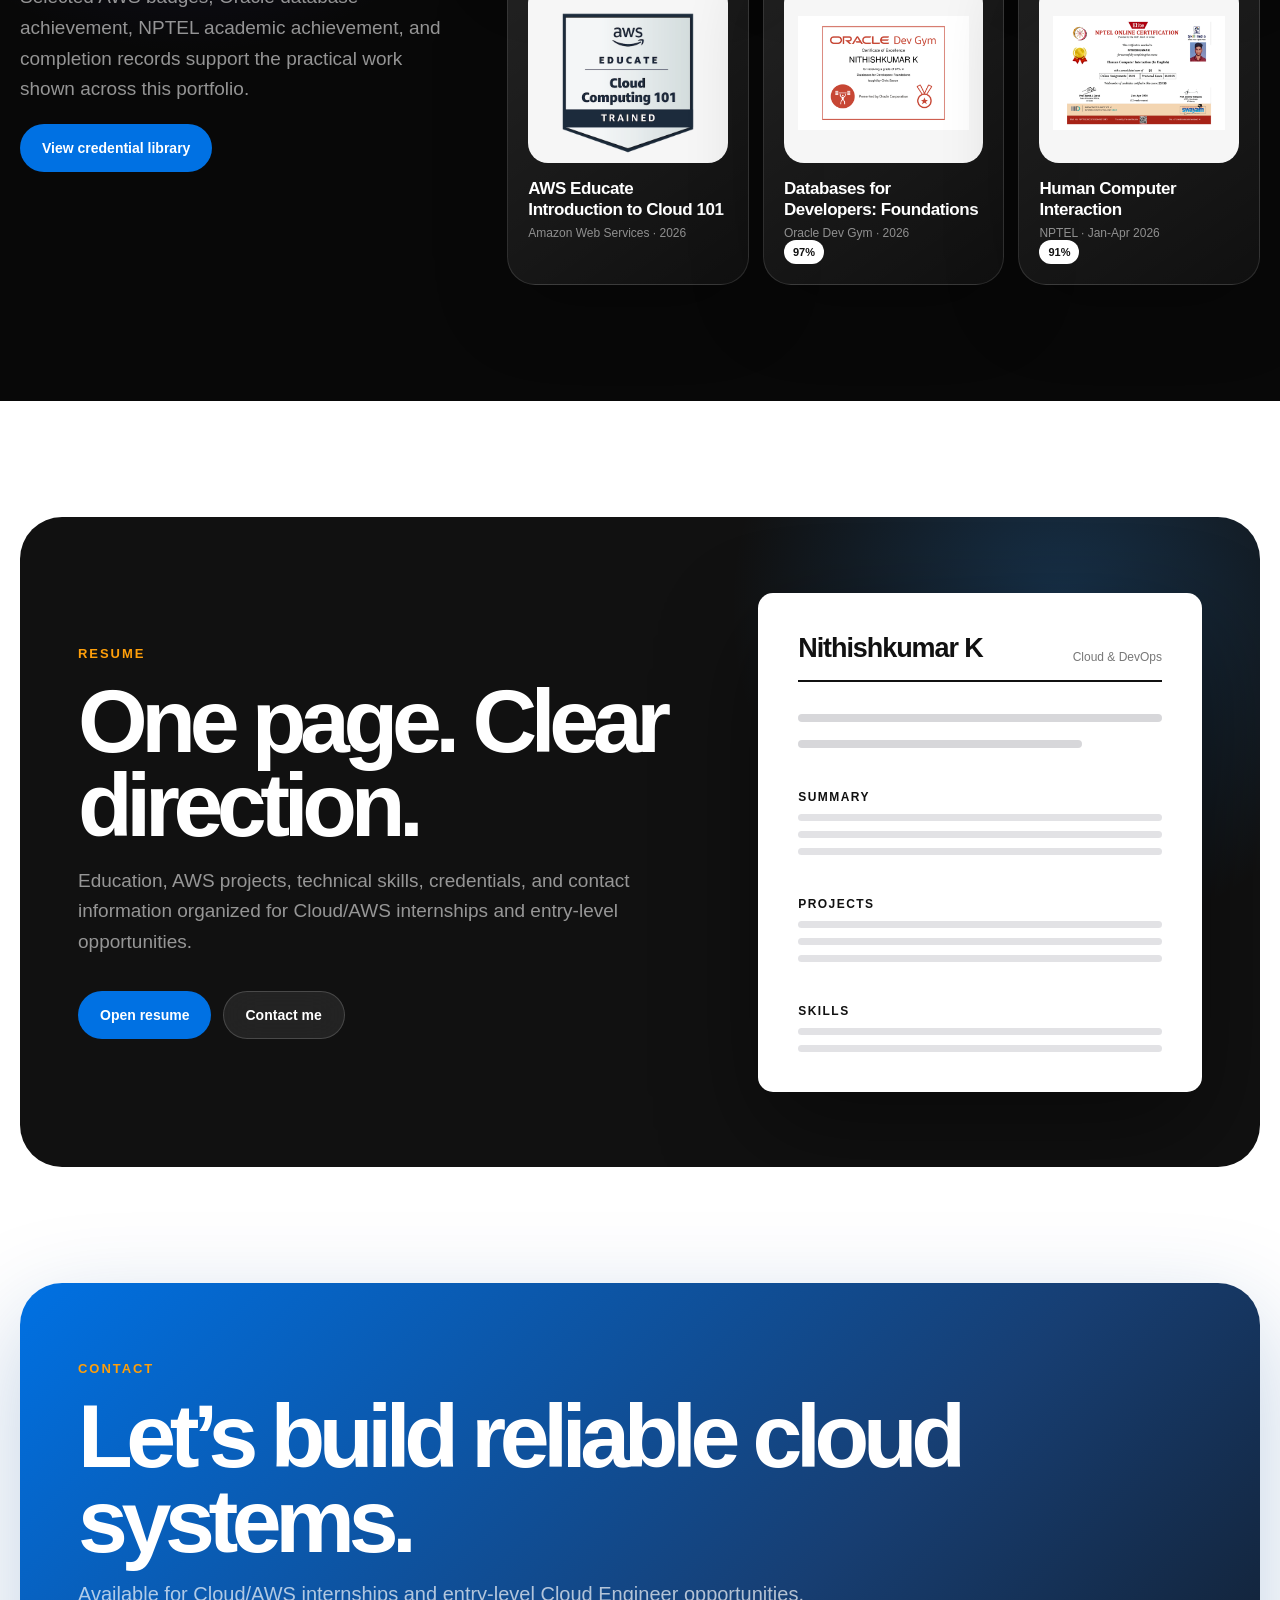
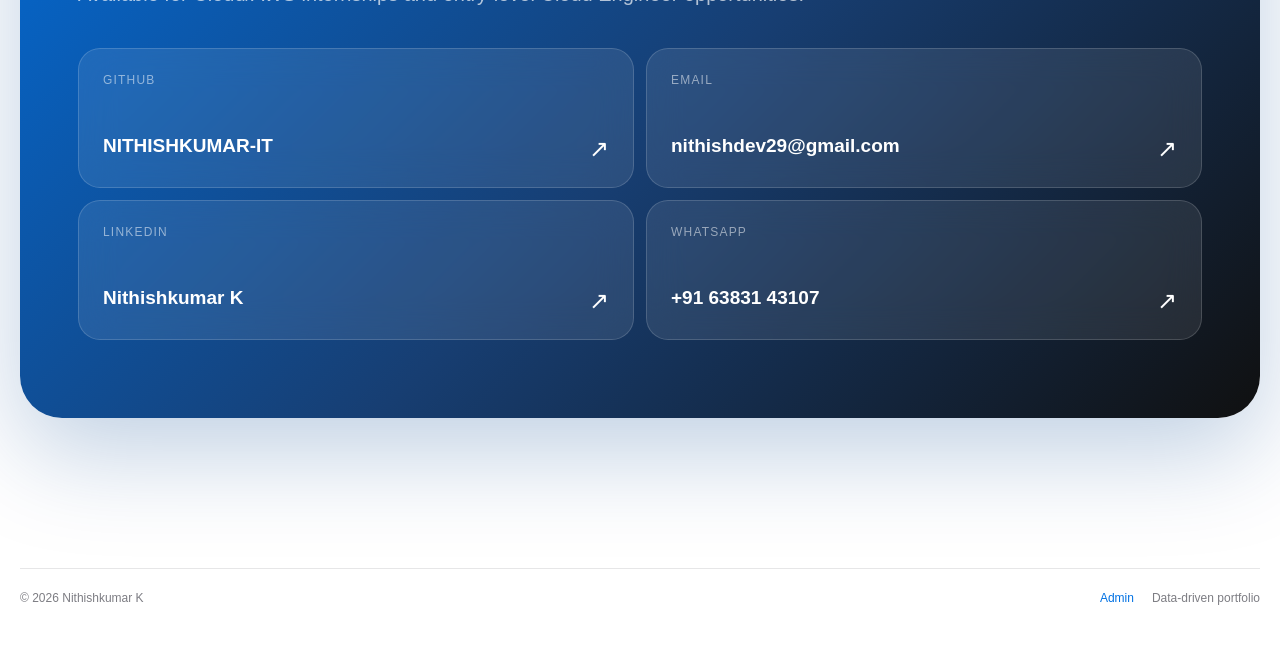
==== commit bff4c7d0: "Add files via upload" ====
--- a/index.html
+++ b/index.html
@@ -1,339 +1,259 @@
-<!DOCTYPE html>
+<!doctype html>
 <html lang="en">
 <head>
-  <meta charset="UTF-8">
-  <meta name="viewport" content="width=device-width, initial-scale=1.0">
-  <meta name="description" content="Nithish Kumar — aspiring Cloud and DevOps Engineer building AWS, Linux, Docker, Python, and Infrastructure as Code projects.">
+  <meta charset="utf-8">
+  <meta name="viewport" content="width=device-width, initial-scale=1">
+  <meta name="description" content="Nithishkumar K - Cloud and DevOps engineering portfolio focused on AWS, Linux, Python, Docker, multi-cloud foundations, and Infrastructure as Code.">
+  <meta name="theme-color" content="#050505">
   <title>Nithishkumar K | Cloud & DevOps Portfolio</title>
   <link rel="icon" href="favicon.svg" type="image/svg+xml">
+  <link rel="preconnect" href="https://cdn.jsdelivr.net">
   <link rel="stylesheet" href="assets/css/styles.css">
 </head>
 <body>
-  <header class="site-nav">
-    <div class="nav-wrap">
-      <a class="brand" href="#top" aria-label="Nithishkumar K home">
-        <span class="brand-mark">NK</span>
-        <span>Nithishkumar K</span>
+  <a class="skip-link" href="#main">Skip to content</a>
+
+  <header class="global-nav" aria-label="Primary navigation">
+    <div class="nav-inner">
+      <a class="identity" href="#top" aria-label="Nithishkumar K home">
+        <span class="identity-mark">NK</span>
+        <span class="identity-name" data-profile="name">Nithishkumar K</span>
       </a>
-      <nav class="nav-links" aria-label="Primary navigation">
-        <a href="#about">About</a>
-        <a href="#skills">Capabilities</a>
-        <a href="#projects">Work</a>
+      <button class="menu-toggle" type="button" aria-controls="primary-menu" aria-expanded="false">Menu</button>
+      <nav id="primary-menu" class="primary-menu">
+        <a href="#highlights">Highlights</a>
+        <a href="#skills">Skills</a>
+        <a href="#dashboard">Dashboard</a>
+        <a href="#projects">Projects</a>
         <a href="#credentials">Credentials</a>
-        <a href="assets/documents/Nithishkumar_K_Resume.pdf" target="_blank">Resume</a>
-        <a class="nav-cta" href="#contact">Contact</a>
+        <a href="#resume">Resume</a>
+        <a class="nav-button" href="#contact">Contact</a>
       </nav>
-      <button class="menu-btn" type="button" aria-label="Open menu" aria-expanded="false">Menu</button>
     </div>
   </header>
 
-  <main id="top">
-    <section class="hero">
-      <div class="container hero-grid">
-        <div class="reveal">
-          <p class="eyebrow">Cloud Engineering Portfolio</p>
-          <h1>Infrastructure that is <span>secure, scalable, and explainable.</span></h1>
-          <p class="hero-copy">
-            I am Nithishkumar K, a final-year Information Technology student building production-inspired AWS systems with Linux, Python, Docker, networking, security, monitoring, and Infrastructure as Code.
-          </p>
-          <div class="hero-actions">
-            <a class="btn btn-primary" href="#projects">View selected work</a>
-            <a class="btn btn-secondary" href="assets/documents/Nithishkumar_K_Resume.pdf" target="_blank">Download resume</a>
+  <main id="main">
+    <section class="hero" id="top">
+      <div class="hero-glow hero-glow-one"></div>
+      <div class="hero-glow hero-glow-two"></div>
+      <div class="hero-copy reveal">
+        <p class="overline" data-profile="intro">Hi, I'm Nithishkumar K.</p>
+        <h1 data-profile="headline">Cloud systems. Built with proof.</h1>
+        <p class="hero-tagline" data-profile="tagline">AWS-first engineering across Linux, Python, Docker, and Infrastructure as Code.</p>
+        <p class="hero-summary" data-profile="summary">Final-year Information Technology student building secure, scalable, production-inspired cloud solutions and documenting every decision with real deployment evidence.</p>
+        <div class="hero-actions">
+          <a class="button button-primary" href="#projects">Explore the work</a>
+          <a class="button button-glass" data-profile-link="resumeUrl" href="assets/documents/Nithishkumar_K_Resume.pdf" target="_blank" rel="noopener">View resume</a>
+        </div>
+      </div>
+
+      <div class="hero-ecosystem reveal" id="hero-ecosystem" aria-label="Cloud engineering technology ecosystem">
+        <div class="ecosystem-halo ecosystem-halo-one"></div>
+        <div class="ecosystem-halo ecosystem-halo-two"></div>
+        <div class="ecosystem-core" id="ecosystem-core" aria-live="polite"></div>
+        <div class="ecosystem-satellites" id="skill-grid" aria-live="polite"></div>
+      </div>
+    </section>
+
+    <section class="section section-light" id="highlights">
+      <div class="content-shell">
+        <div class="section-heading reveal">
+          <p class="section-label">Highlights</p>
+          <h2>Engineering, presented with clarity.</h2>
+        </div>
+        <div class="highlight-grid" role="list">
+          <article class="highlight-card dark-card reveal" role="listitem">
+            <div class="brand-ribbon" data-logo-set="aws"></div>
+            <div class="highlight-number">01</div>
+            <div>
+              <p class="highlight-kicker">Architecture</p>
+              <h3>Production-inspired AWS systems.</h3>
+              <p>VPC, public and private subnets, EC2, Application Load Balancer, Auto Scaling, RDS, IAM, and CloudWatch.</p>
+            </div>
+          </article>
+          <article class="highlight-card blue-card reveal" role="listitem">
+            <div class="brand-ribbon" data-logo-set="linux,python"></div>
+            <div class="highlight-number">02</div>
+            <div>
+              <p class="highlight-kicker">Operations</p>
+              <h3>Built to observe, recover, and scale.</h3>
+              <p>Linux administration, Python fundamentals, monitoring, auto-healing, scaling policies, and security-first access.</p>
+            </div>
+          </article>
+          <article class="highlight-card silver-card reveal" role="listitem">
+            <div class="brand-ribbon" data-logo-set="docker,github"></div>
+            <div class="highlight-number">03</div>
+            <div>
+              <p class="highlight-kicker">Delivery</p>
+              <h3>Repeatable delivery with evidence.</h3>
+              <p>Docker, Nginx, GitHub repositories, deployment screenshots, security notes, limitations, and cleanup guidance.</p>
+            </div>
+          </article>
+          <article class="highlight-card violet-card reveal" role="listitem">
+            <div class="brand-ribbon" data-logo-set="azure,gcp,terraform"></div>
+            <div class="highlight-number">04</div>
+            <div>
+              <p class="highlight-kicker">Growth</p>
+              <h3>Multi-cloud and IaC, without exaggeration.</h3>
+              <p>Azure, Google Cloud, and Terraform are shown transparently as active learning and roadmap technologies.</p>
+            </div>
+          </article>
+        </div>
+      </div>
+    </section>
+
+    <section class="section design-section" id="skills">
+      <div class="content-shell design-grid">
+        <div class="sticky-copy reveal">
+          <p class="section-label">Skill design</p>
+          <h2>Each technology has a role.</h2>
+          <p>The stack is organized by engineering purpose, not displayed as a random logo collection.</p>
+        </div>
+        <div class="skill-stories">
+          <article class="story-card reveal">
+            <div class="story-logo-row" data-logo-set="aws"></div>
+            <span class="story-index">01</span>
+            <h3>AWS is the primary platform.</h3>
+            <p>Hands-on work across identity, compute, storage, networking, databases, security, monitoring, scaling, and infrastructure provisioning.</p>
+          </article>
+          <article class="story-card reveal">
+            <div class="story-logo-row" data-logo-set="linux,python"></div>
+            <span class="story-index">02</span>
+            <h3>Linux and Python power the operating layer.</h3>
+            <p>Linux supports server administration and troubleshooting. Python supports programming fundamentals, scripting, and future automation.</p>
+          </article>
+          <article class="story-card reveal">
+            <div class="story-logo-row" data-logo-set="docker,github"></div>
+            <span class="story-index">03</span>
+            <h3>Docker and GitHub make delivery repeatable.</h3>
+            <p>Containers create portability. GitHub keeps source, evidence, documentation, and engineering progress reviewable.</p>
+          </article>
+          <article class="story-card reveal">
+            <div class="story-logo-row" data-logo-set="azure,gcp,terraform"></div>
+            <span class="story-index">04</span>
+            <h3>Azure, GCP, and Terraform extend the system.</h3>
+            <p>These technologies are displayed as expanding skills and roadmap areas, not falsely presented as completed expertise.</p>
+          </article>
+        </div>
+      </div>
+    </section>
+
+    <section class="section performance-section" id="dashboard">
+      <div class="content-shell">
+        <div class="performance-intro reveal">
+          <p class="section-label">Engineering dashboard</p>
+          <h2>Current capability. Live data.</h2>
+          <p>Project and credential totals are generated from the same content source used by the admin panel.</p>
+        </div>
+        <div class="dashboard-grid">
+          <article class="metric-card metric-wide reveal">
+            <div class="metric-logos" data-logo-set="aws,linux,python,docker"></div>
+            <span>Current focus</span>
+            <strong>Cloud & DevOps Engineering</strong>
+            <p>AWS architecture, Linux systems, Python, Docker, security, monitoring, and technical documentation.</p>
+          </article>
+          <article class="metric-card reveal">
+            <span>Projects</span>
+            <strong id="project-count">5</strong>
+            <p>Published and active portfolio projects.</p>
+          </article>
+          <article class="metric-card reveal">
+            <span>Credentials</span>
+            <strong id="credential-count">18+</strong>
+            <p>Training badges and completion records.</p>
+          </article>
+          <article class="metric-card reveal">
+            <span>CGPA</span>
+            <strong data-profile="cgpa">7.75</strong>
+            <p>B.Tech Information Technology.</p>
+          </article>
+          <article class="metric-card reveal">
+            <span>Graduation</span>
+            <strong data-profile="graduation">2027</strong>
+            <p>Expected completion year.</p>
+          </article>
+        </div>
+      </div>
+    </section>
+
+    <section class="section project-section" id="projects">
+      <div class="content-shell">
+        <div class="section-heading reveal">
+          <p class="section-label">Selected work</p>
+          <h2>Projects that prove decisions.</h2>
+        </div>
+        <div class="project-list" id="project-list" aria-live="polite"></div>
+      </div>
+    </section>
+
+    <section class="section credential-section" id="credentials">
+      <div class="content-shell credential-layout">
+        <div class="credential-copy reveal">
+          <p class="section-label">Credentials</p>
+          <h2>Learning, verified.</h2>
+          <p>Selected AWS badges, Oracle database achievement, NPTEL academic achievement, and completion records support the practical work shown across this portfolio.</p>
+          <a class="button button-primary" href="credentials.html">View credential library</a>
+        </div>
+        <div class="badge-stage" id="featured-credentials" aria-live="polite"></div>
+      </div>
+    </section>
+
+    <section class="section resume-section" id="resume">
+      <div class="content-shell">
+        <div class="resume-card reveal">
+          <div>
+            <p class="section-label">Resume</p>
+            <h2>One page. Clear direction.</h2>
+            <p>Education, AWS projects, technical skills, credentials, and contact information organized for Cloud/AWS internships and entry-level opportunities.</p>
+            <div class="resume-actions">
+              <a class="button button-primary" data-profile-link="resumeUrl" href="assets/documents/Nithishkumar_K_Resume.pdf" target="_blank" rel="noopener">Open resume</a>
+              <a class="button button-glass" href="#contact">Contact me</a>
+            </div>
           </div>
-        </div>
-
-        <aside class="hero-panel reveal" aria-label="Availability and profile summary">
-          <div class="status-row">
-            <div class="status-label"><span class="status-dot"></span> Open to opportunities</div>
-            <span>India</span>
+          <div class="resume-sheet" aria-hidden="true">
+            <div class="resume-sheet-head">
+              <strong data-profile="name">Nithishkumar K</strong>
+              <span>Cloud & DevOps</span>
+            </div>
+            <div class="resume-line wide"></div>
+            <div class="resume-line medium"></div>
+            <div class="resume-section-mock"><b>SUMMARY</b><i></i><i></i><i></i></div>
+            <div class="resume-section-mock"><b>PROJECTS</b><i></i><i></i><i></i></div>
+            <div class="resume-section-mock"><b>SKILLS</b><i></i><i></i></div>
           </div>
-          <h2 class="panel-title">Aspiring Cloud & DevOps Engineer</h2>
-          <p class="panel-copy">
-            Focused on Cloud/AWS internships and entry-level Cloud Engineer roles where practical ownership, documentation, and reliable infrastructure matter.
-          </p>
-          <div class="metric-grid">
-            <div class="metric"><strong>15+</strong><span>AWS learning credentials</span></div>
-            <div class="metric"><strong>5</strong><span>Portfolio projects</span></div>
-            <div class="metric"><strong>7.75</strong><span>Current CGPA</span></div>
-            <div class="metric"><strong>2027</strong><span>Expected graduation</span></div>
+        </div>
+      </div>
+    </section>
+
+    <section class="section contact-section" id="contact">
+      <div class="content-shell">
+        <div class="contact-panel reveal">
+          <p class="section-label">Contact</p>
+          <h2>Let’s build reliable cloud systems.</h2>
+          <p>Available for Cloud/AWS internships and entry-level Cloud Engineer opportunities.</p>
+          <div class="contact-grid">
+            <a data-profile-link="github" href="https://github.com/NITHISHKUMAR-IT" target="_blank" rel="noopener"><span>GitHub</span><strong>NITHISHKUMAR-IT</strong><b>↗</b></a>
+            <a data-profile-link="email" data-mail-link href="mailto:nithishdev29@gmail.com"><span>Email</span><strong data-profile="email">nithishdev29@gmail.com</strong><b>↗</b></a>
+            <a data-profile-link="linkedin" href="https://www.linkedin.com/in/nithishkumar-k-072726388" target="_blank" rel="noopener"><span>LinkedIn</span><strong>Nithishkumar K</strong><b>↗</b></a>
+            <a data-profile-link="whatsapp" data-whatsapp-link href="https://wa.me/916383143107" target="_blank" rel="noopener"><span>WhatsApp</span><strong data-profile="phoneDisplay">+91 63831 43107</strong><b>↗</b></a>
           </div>
-        </aside>
-      </div>
-    </section>
-
-    <section class="section" id="about">
-      <div class="container">
-        <div class="section-head reveal">
-          <div class="section-index">01 / About</div>
-          <div>
-            <h2 class="section-title">From cloud fundamentals to production-inspired architecture.</h2>
-            <p class="section-lead">
-              My learning process is simple: understand the concept, connect it to a production incident, build the solution, document the decisions, and explain it clearly.
-            </p>
-          </div>
-        </div>
-
-        <div class="about-grid">
-          <article class="card about-card reveal">
-            <p>
-              I am pursuing B.Tech Information Technology at Mahendra Engineering College. My current work focuses on AWS infrastructure, networking, storage, security, availability, containers, Linux administration, Python fundamentals, and technical documentation.
-            </p>
-            <p>
-              I do not treat GitHub as a file-storage platform. Every published project is expected to include the business problem, architecture, implementation evidence, security considerations, limitations, cleanup steps, and interview-ready explanations.
-            </p>
-          </article>
-
-          <aside class="card timeline reveal">
-            <div class="timeline-item">
-              <div class="timeline-year">2023–2027</div>
-              <div class="timeline-copy">
-                <strong>B.Tech Information Technology</strong>
-                <span>Mahendra Engineering College · CGPA 7.75 / 10</span>
-              </div>
-            </div>
-            <div class="timeline-item">
-              <div class="timeline-year">Current</div>
-              <div class="timeline-copy">
-                <strong>Cloud & DevOps Engineering Track</strong>
-                <span>AWS, Linux, Python, Docker, networking, monitoring, and Infrastructure as Code</span>
-              </div>
-            </div>
-            <div class="timeline-item">
-              <div class="timeline-year">Next</div>
-              <div class="timeline-copy">
-                <strong>Industry Entry</strong>
-                <span>Cloud/AWS internship or entry-level Cloud Engineer role</span>
-              </div>
-            </div>
-          </aside>
-        </div>
-      </div>
-    </section>
-
-    <section class="section" id="skills">
-      <div class="container">
-        <div class="section-head reveal">
-          <div class="section-index">02 / Capabilities</div>
-          <div>
-            <h2 class="section-title">A practical stack built around cloud infrastructure.</h2>
-            <p class="section-lead">
-              Strongest in AWS foundations and hands-on deployment, while continuing to deepen programming, automation, and DevOps tooling.
-            </p>
-          </div>
-        </div>
-
-        <div class="skills-grid">
-          <article class="card skill-card reveal">
-            <h3>Cloud & AWS</h3>
-            <div class="skill-list">
-              <span class="pill">IAM</span><span class="pill">EC2</span><span class="pill">S3</span><span class="pill">VPC</span>
-              <span class="pill">ALB</span><span class="pill">Auto Scaling</span><span class="pill">RDS</span>
-              <span class="pill">DynamoDB</span><span class="pill">CloudWatch</span><span class="pill">CloudFormation</span>
-              <span class="pill">EBS</span><span class="pill">EFS</span><span class="pill">Route 53</span>
-            </div>
-          </article>
-
-          <article class="card skill-card reveal">
-            <h3>Systems & DevOps</h3>
-            <div class="skill-list">
-              <span class="pill">Linux</span><span class="pill">Docker</span><span class="pill">Nginx</span>
-              <span class="pill">Git</span><span class="pill">GitHub</span><span class="pill">AWS CLI</span>
-              <span class="pill">YAML</span><span class="pill">Shell fundamentals</span>
-            </div>
-          </article>
-
-          <article class="card skill-card reveal">
-            <h3>Programming & Data</h3>
-            <div class="skill-list">
-              <span class="pill">Python</span><span class="pill">SQL</span><span class="pill">Java — learning</span>
-              <span class="pill">MySQL</span><span class="pill">PostgreSQL</span><span class="pill">NoSQL fundamentals</span>
-            </div>
-          </article>
-
-          <article class="card skill-card reveal">
-            <h3>Engineering Practice</h3>
-            <div class="skill-list">
-              <span class="pill">Architecture diagrams</span><span class="pill">Security groups</span>
-              <span class="pill">Monitoring</span><span class="pill">Technical documentation</span>
-              <span class="pill">AI-assisted workflows</span><span class="pill">Incident-based learning</span>
-            </div>
-          </article>
-        </div>
-      </div>
-    </section>
-
-    <section class="section" id="projects">
-      <div class="container">
-        <div class="section-head reveal">
-          <div class="section-index">03 / Selected Work</div>
-          <div>
-            <h2 class="section-title">Projects designed to prove decisions, not just services.</h2>
-            <p class="section-lead">
-              Each project connects an operational problem to a technical design, implementation evidence, and clear documentation.
-            </p>
-          </div>
-        </div>
-
-        <div class="projects-grid">
-          <article class="card project-card reveal">
-            <div class="project-body">
-              <div class="project-kicker">Flagship architecture · In progress</div>
-              <h3 class="project-title">Highly Available 3-Tier Web Application on AWS</h3>
-              <p class="project-copy">
-                A production-inspired architecture using a custom VPC, public and private subnets, Application Load Balancer, Auto Scaling, EC2, Amazon RDS, IAM, CloudWatch, and multi-Availability Zone design principles.
-              </p>
-              <div class="project-tags">
-                <span class="pill">VPC</span><span class="pill">ALB</span><span class="pill">Auto Scaling</span>
-                <span class="pill">EC2</span><span class="pill">RDS</span><span class="pill">CloudWatch</span>
-              </div>
-              <div class="project-links">
-                <a class="btn btn-primary" href="https://github.com/NITHISHKUMAR-IT/aws-3tier-web-application" target="_blank">View repository</a>
-              </div>
-            </div>
-            <div class="project-visual" aria-label="Three tier architecture representation">
-              <div class="arch-stack">
-                <div class="arch-node"><strong>Presentation</strong><span>Application Load Balancer</span></div>
-                <div class="arch-arrow">↓</div>
-                <div class="arch-node"><strong>Application</strong><span>EC2 Auto Scaling across Availability Zones</span></div>
-                <div class="arch-arrow">↓</div>
-                <div class="arch-node"><strong>Data</strong><span>Amazon RDS in private subnets</span></div>
-              </div>
-            </div>
-          </article>
-
-          <article class="card project-card s3 reveal">
-            <div class="project-body">
-              <div class="project-kicker">Completed deployment</div>
-              <h3 class="project-title">Static Website Hosting on Amazon S3</h3>
-              <p class="project-copy">
-                Deployed a static website using an S3 website endpoint, custom index and error documents, public read permissions through a bucket policy, and a complete evidence-driven GitHub repository.
-              </p>
-              <div class="project-tags">
-                <span class="pill">Amazon S3</span><span class="pill">Bucket Policy</span>
-                <span class="pill">Static Hosting</span><span class="pill">Security</span>
-              </div>
-              <div class="project-links">
-                <a class="btn btn-primary" href="https://github.com/NITHISHKUMAR-IT/aws-s3-static-website-hosting" target="_blank">View repository</a>
-                <a class="btn btn-secondary" href="http://nithish-s3-static-website-2026.s3-website.ap-south-1.amazonaws.com" target="_blank">Open live demo</a>
-              </div>
-            </div>
-            <div class="project-visual">
-              <div class="s3-window">
-                <div class="s3-window-top"><span class="dot"></span><span class="dot"></span><span class="dot"></span></div>
-                <div class="s3-window-body">
-                  <h4>Hosted on Amazon S3</h4>
-                  <p>Simple, low-maintenance static website deployment with custom error handling.</p>
-                  <div class="s3-mini-grid">
-                    <div class="s3-mini">index.html</div>
-                    <div class="s3-mini">error.html</div>
-                    <div class="s3-mini">Bucket policy</div>
-                    <div class="s3-mini">Website endpoint</div>
-                  </div>
-                </div>
-              </div>
-            </div>
-          </article>
-
-          <article class="card project-card reveal">
-            <div class="project-body">
-              <div class="project-kicker">Completed labs · Publishing next</div>
-              <h3 class="project-title">EC2, CloudFormation, and Docker Deployments</h3>
-              <p class="project-copy">
-                Linux web application deployment on EC2, reusable AWS infrastructure through YAML-based CloudFormation templates, and containerized website delivery using Docker and Nginx.
-              </p>
-              <div class="project-tags">
-                <span class="pill">EC2</span><span class="pill">Linux</span><span class="pill">Security Groups</span>
-                <span class="pill">CloudFormation</span><span class="pill">Docker</span><span class="pill">Nginx</span>
-              </div>
-              <div class="project-links">
-                <span class="btn btn-secondary">Repositories publishing in sequence</span>
-              </div>
-            </div>
-            <div class="project-visual">
-              <div class="arch-stack">
-                <div class="arch-node"><strong>EC2</strong><span>Linux web application deployment</span></div>
-                <div class="arch-node"><strong>CloudFormation</strong><span>Repeatable infrastructure through YAML</span></div>
-                <div class="arch-node"><strong>Docker + Nginx</strong><span>Containerized web delivery</span></div>
-              </div>
-            </div>
-          </article>
-        </div>
-      </div>
-    </section>
-
-    <section class="section" id="credentials">
-      <div class="container">
-        <div class="section-head reveal">
-          <div class="section-index">04 / Credentials</div>
-          <div>
-            <h2 class="section-title">Verified learning, organized without clutter.</h2>
-            <p class="section-lead">
-              Selected AWS training badges are shown here. The complete learning record is available in a dedicated credential library.
-            </p>
-          </div>
-        </div>
-
-        <div class="credentials-showcase">
-          <div class="card badge-wall reveal">
-            <a class="badge-card" href="https://www.credly.com/badges/91af4cd1-6f9c-42e3-9742-fb13ca7ec5e6/public_url" target="_blank">
-              <img src="assets/images/badges/aws-cloud-quest.png" alt="AWS Cloud Quest Cloud Practitioner training badge">
-            </a>
-            <a class="badge-card" href="https://www.credly.com/badges/7f3980f5-4e1b-46be-a479-370b85d2e92e/public_url" target="_blank">
-              <img src="assets/images/badges/aws-simulearn-cloud-practitioner.png" alt="AWS SimuLearn Cloud Practitioner training badge">
-            </a>
-            <a class="badge-card" href="https://www.credly.com/badges/34bf4c11-99b1-4820-b7db-5c49b377b4f8/public_url" target="_blank">
-              <img src="assets/images/badges/aws-educate-security.png" alt="AWS Educate Getting Started with Security training badge">
-            </a>
-            <a class="badge-card" href="https://www.credly.com/badges/44284585-294e-4579-b98b-b240fe27aa43/public_url" target="_blank">
-              <img src="assets/images/badges/aws-educate-cloud-101.png" alt="AWS Educate Cloud Computing 101 training badge">
-            </a>
-          </div>
-
-          <article class="card credentials-copy reveal">
-            <h3>Learning portfolio</h3>
-            <p>
-              AWS SimuLearn, Cloud Quest, AWS Educate, Oracle, and NPTEL achievements support the practical work shown across this portfolio. Training badges are presented as learning credentials, not professional certifications.
-            </p>
-            <div class="credential-list">
-              <div class="credential-line"><strong>AWS learning credentials</strong><span>15+</span></div>
-              <div class="credential-line"><strong>Oracle Database for Developers</strong><span>Foundation</span></div>
-              <div class="credential-line"><strong>NPTEL Human Computer Interaction</strong><span>Elite + Gold</span></div>
-            </div>
-            <div class="project-links">
-              <a class="btn btn-primary" href="credentials.html">Explore all credentials</a>
-            </div>
-          </article>
-        </div>
-      </div>
-    </section>
-
-    <section class="section" id="contact">
-      <div class="container">
-        <div class="card contact-card reveal">
-          <p class="eyebrow">Available for Cloud/AWS opportunities</p>
-          <h2>Let’s build reliable cloud systems.</h2>
-          <p>
-            I am currently seeking Cloud/AWS internships and entry-level Cloud Engineer opportunities where I can contribute, learn quickly, and take ownership of practical infrastructure work.
-          </p>
-          <p style="margin-top:14px;font-size:15px;">WhatsApp: +91 63831 43107</p>
-          <div class="contact-actions">
-            <a class="btn btn-primary" href="mailto:nithishdev29@gmail.com">Email me</a>
-            <a class="btn btn-secondary" href="https://wa.me/916383143107?text=Hello%20Nithishkumar%20K%2C%20I%20visited%20your%20cloud%20portfolio." target="_blank" rel="noopener noreferrer">WhatsApp</a>
-            <a class="btn btn-secondary" href="https://www.linkedin.com/in/nithishkumar-k-072726388" target="_blank" rel="noopener noreferrer">LinkedIn</a>
-            <a class="btn btn-secondary" href="https://github.com/NITHISHKUMAR-IT" target="_blank" rel="noopener noreferrer">GitHub</a>
-          </div>
         </div>
       </div>
     </section>
   </main>
 
   <footer class="site-footer">
-    <div class="container footer-wrap">
-      <span>© <span data-year></span> Nithishkumar K</span>
-      <span>Designed for clarity, evidence, and continuous improvement.</span>
+    <div class="content-shell footer-inner">
+      <span>© <span data-year></span> <span data-profile="name">Nithishkumar K</span></span>
+      <div class="footer-links"><a href="admin.html">Admin</a><span>Data-driven portfolio</span></div>
     </div>
   </footer>
 
+  <script src="https://cdn.jsdelivr.net/npm/@supabase/supabase-js@2"></script>
+  <script src="assets/data/default-content.js"></script>
+  <script src="assets/js/supabase-config.js"></script>
+  <script src="assets/js/data-store.js"></script>
+  <script src="assets/js/ui-helpers.js"></script>
   <script src="assets/js/main.js"></script>
 </body>
 </html>
--- a/assets/css/styles.css
+++ b/assets/css/styles.css
@@ -1,490 +1,545 @@
-
 :root {
-  --bg: #f5f5f7;
-  --surface: rgba(255,255,255,.72);
-  --surface-solid: #ffffff;
-  --ink: #101114;
+  --black: #050505;
+  --black-soft: #0d0d0f;
+  --ink: #111114;
+  --white: #ffffff;
+  --surface: #f5f5f7;
+  --surface-2: #ececf0;
   --muted: #6e6e73;
-  --line: rgba(16,17,20,.09);
+  --line: rgba(17,17,20,.10);
+  --line-dark: rgba(255,255,255,.13);
   --blue: #0071e3;
-  --blue-strong: #005bb5;
-  --green: #1f8b4c;
-  --shadow: 0 24px 70px rgba(0,0,0,.08);
-  --radius-xl: 32px;
-  --radius-lg: 24px;
-  --radius-md: 18px;
-  --max: 1180px;
-}
+  --blue-bright: #2997ff;
+  --orange: #ff9f0a;
+  --green: #30d158;
+  --radius-xl: 42px;
+  --radius-lg: 30px;
+  --radius-md: 22px;
+  --max: 1240px;
+  --shadow: 0 30px 100px rgba(0,0,0,.16);
+}
+
 * { box-sizing: border-box; }
 html { scroll-behavior: smooth; }
 body {
   margin: 0;
-  font-family: -apple-system, BlinkMacSystemFont, "SF Pro Display", "Segoe UI", Arial, sans-serif;
-  background:
-    radial-gradient(circle at 15% 0%, rgba(0,113,227,.10), transparent 28%),
-    radial-gradient(circle at 85% 12%, rgba(68,215,182,.12), transparent 24%),
-    var(--bg);
   color: var(--ink);
+  background: var(--black);
+  font-family: -apple-system, BlinkMacSystemFont, "SF Pro Display", "SF Pro Text", "Segoe UI", Arial, sans-serif;
   -webkit-font-smoothing: antialiased;
+  text-rendering: optimizeLegibility;
 }
 a { color: inherit; text-decoration: none; }
-img { max-width: 100%; display: block; }
-button { font: inherit; }
-
-.site-nav {
+img { display: block; max-width: 100%; }
+button, input, textarea, select { font: inherit; }
+.skip-link { position: fixed; left: 12px; top: -80px; z-index: 9999; padding: 10px 14px; border-radius: 999px; background: white; color: black; }
+.skip-link:focus { top: 12px; }
+
+.nav-inner, .product-nav-inner, .content-shell {
+  width: min(calc(100% - 40px), var(--max));
+  margin: 0 auto;
+}
+.global-nav {
   position: sticky;
   top: 0;
   z-index: 100;
-  border-bottom: 1px solid var(--line);
-  background: rgba(245,245,247,.78);
-  backdrop-filter: saturate(180%) blur(22px);
-}
-.nav-wrap {
-  width: min(var(--max), calc(100% - 36px));
-  margin: auto;
-  min-height: 64px;
-  display: flex;
+  height: 52px;
+  border-bottom: 1px solid rgba(255,255,255,.08);
+  background: rgba(5,5,5,.82);
+  backdrop-filter: saturate(180%) blur(24px);
+}
+.nav-inner { min-height: 52px; display: flex; align-items: center; justify-content: space-between; gap: 24px; }
+.identity { display: inline-flex; align-items: center; gap: 10px; color: white; font-size: 13px; font-weight: 700; }
+.identity-mark { width: 28px; height: 28px; display: grid; place-items: center; border-radius: 9px; color: #111; background: linear-gradient(145deg,#fff,#c9c9cf); font-size: 10px; }
+.primary-menu { display: flex; align-items: center; gap: 28px; }
+.primary-menu a { color: rgba(255,255,255,.72); font-size: 12px; }
+.primary-menu a:hover { color: white; }
+.nav-button { padding: 8px 15px; border-radius: 999px; color: white !important; background: var(--blue); }
+.menu-toggle { display: none; border: 0; background: transparent; color: white; }
+.product-nav {
+  position: sticky;
+  top: 52px;
+  z-index: 90;
+  height: 52px;
+  border-bottom: 1px solid rgba(255,255,255,.08);
+  background: rgba(18,18,20,.88);
+  backdrop-filter: blur(24px);
+}
+.product-nav-inner { min-height: 52px; display: flex; align-items: center; justify-content: space-between; gap: 20px; color: white; }
+.product-nav-inner > div:first-child { display: flex; align-items: baseline; gap: 10px; }
+.product-nav strong { font-size: 19px; letter-spacing: -.03em; }
+.product-nav span { color: rgba(255,255,255,.55); font-size: 12px; }
+.product-links { display: flex; align-items: center; gap: 24px; }
+.product-links a { color: rgba(255,255,255,.72); font-size: 12px; }
+.product-cta { padding: 8px 16px; border-radius: 999px; color: white !important; background: var(--blue); }
+
+.hero {
+  position: relative;
+  min-height: 1480px;
+  padding: 132px 20px 84px;
+  overflow: clip;
+  color: white;
+  background: linear-gradient(180deg,#030303 0%,#070709 62%,#0b0b0d 100%);
+}
+.hero-glow { position: absolute; border-radius: 50%; filter: blur(90px); opacity: .24; pointer-events: none; }
+.hero-glow-one { width: 520px; height: 520px; left: 7%; top: 360px; background: #0071e3; }
+.hero-glow-two { width: 460px; height: 460px; right: 7%; top: 420px; background: #6b39c9; }
+.hero-copy { position: relative; z-index: 3; width: min(1080px,100%); margin: 0 auto; text-align: center; }
+.overline, .section-label { margin: 0 0 18px; color: var(--orange); font-size: 13px; font-weight: 750; letter-spacing: .15em; text-transform: uppercase; }
+.hero h1 { max-width: 1120px; margin: 0 auto 24px; font-size: clamp(68px,10vw,150px); line-height: .88; letter-spacing: -.082em; background: linear-gradient(180deg,#fff 8%,#b9bdc5 92%); color: transparent; -webkit-background-clip: text; background-clip: text; }
+.hero-tagline { max-width: 940px; margin: 0 auto 20px; font-size: clamp(30px,4vw,58px); line-height: 1.08; letter-spacing: -.055em; font-weight: 720; }
+.hero-summary { max-width: 810px; margin: 0 auto; color: rgba(255,255,255,.59); font-size: clamp(18px,2vw,24px); line-height: 1.52; }
+.hero-actions, .resume-actions { display: flex; flex-wrap: wrap; justify-content: center; gap: 12px; margin-top: 34px; }
+.button { min-height: 48px; padding: 0 22px; display: inline-flex; align-items: center; justify-content: center; border-radius: 999px; font-size: 14px; font-weight: 700; transition: transform .22s ease, background .22s ease; }
+.button:hover { transform: translateY(-2px); }
+.button-primary { color: white; background: var(--blue); }
+.button-primary:hover { background: #0077ed; }
+.button-glass { color: white; border: 1px solid rgba(255,255,255,.17); background: rgba(255,255,255,.08); backdrop-filter: blur(18px); }
+
+.hero-stage { position: relative; z-index: 2; min-height: 740px; width: min(1120px,100%); margin: 94px auto 0; display: grid; place-items: center; perspective: 1700px; }
+.orbit { position: absolute; width: 920px; height: 320px; border: 1px solid rgba(255,255,255,.08); border-radius: 50%; transform: rotateX(72deg); }
+.orbit-two { width: 760px; height: 260px; opacity: .55; }
+.skill-device { position: relative; width: min(980px,94vw); min-height: 560px; transform-style: preserve-3d; transform: rotateX(4deg) rotateY(-5deg); transition: transform .22s ease-out; }
+.device-screen { position: relative; z-index: 3; min-height: 560px; padding: 26px; border: 1px solid rgba(255,255,255,.22); border-radius: 48px; overflow: hidden; background: linear-gradient(145deg,rgba(65,68,74,.95),rgba(22,23,27,.98)); box-shadow: 0 45px 110px rgba(0,0,0,.65), inset 0 1px 0 rgba(255,255,255,.13); }
+.device-screen::before { content:""; position:absolute; inset:0; pointer-events:none; background: linear-gradient(115deg,rgba(255,255,255,.10),transparent 35%,rgba(255,255,255,.02)); }
+.device-edge { position: absolute; border-radius: 44px; background: linear-gradient(145deg,#33363b,#101114); }
+.device-edge-right { width: 34px; right: -18px; top: 28px; bottom: 18px; transform: translateZ(-24px); }
+.device-edge-bottom { height: 32px; left: 30px; right: -8px; bottom: -16px; transform: translateZ(-24px); }
+.device-topline, .device-footer { position: relative; z-index: 2; display: flex; align-items: center; justify-content: space-between; gap: 20px; color: rgba(255,255,255,.48); font-size: 12px; }
+.live-state { display: inline-flex; align-items: center; gap: 8px; }
+.live-state i { width: 9px; height: 9px; border-radius: 50%; background: var(--green); box-shadow: 0 0 0 6px rgba(48,209,88,.13); }
+.skill-grid { position: relative; z-index: 2; display: grid; grid-template-columns: repeat(4,minmax(0,1fr)); grid-auto-rows: 1fr; gap: 14px; margin: 22px 0; }
+.skill-tile { min-height: 184px; padding: 20px; display: flex; flex-direction: column; justify-content: space-between; gap: 20px; border: 1px solid rgba(255,255,255,.12); border-radius: 24px; background: linear-gradient(145deg,rgba(255,255,255,.11),rgba(255,255,255,.045)); box-shadow: inset 0 1px 0 rgba(255,255,255,.08); }
+.skill-tile[data-category="Expanding"], .skill-tile[data-category="Roadmap"] { background: linear-gradient(145deg,rgba(93,68,170,.24),rgba(255,255,255,.04)); }
+.brand-icon { position: relative; width: 68px; height: 68px; display: grid; place-items: center; overflow: hidden; border-radius: 19px; background: rgba(255,255,255,.94); box-shadow: 0 12px 32px rgba(0,0,0,.26); }
+.brand-icon img { position: absolute; inset: 11px; width: calc(100% - 22px); height: calc(100% - 22px); object-fit: contain; z-index: 2; }
+.brand-icon .fallback { position: relative; z-index: 1; color: #111; font-size: 14px; font-weight: 800; }
+.skill-tile strong { display: block; color: white; font-size: 21px; letter-spacing: -.035em; }
+.skill-tile small { display: block; margin-top: 7px; color: rgba(255,255,255,.52); font-size: 12px; line-height: 1.35; }
+.skill-status { display: inline-flex; margin-top: 10px; padding: 5px 8px; border-radius: 999px; color: rgba(255,255,255,.74); background: rgba(255,255,255,.08); font-size: 10px; }
+.stage-caption { position: absolute; bottom: 10px; color: rgba(255,255,255,.33); font-size: 12px; }
+
+.section { padding: 116px 0; }
+.section-light, .project-section, .resume-section, .contact-section { background: var(--surface); }
+.section-heading { display: grid; grid-template-columns: .32fr 1.68fr; gap: 40px; align-items: start; margin-bottom: 48px; }
+.section-heading h2, .performance-intro h2, .credential-copy h2, .resume-card h2, .contact-panel h2 { margin: 0; font-size: clamp(54px,7vw,104px); line-height: .94; letter-spacing: -.071em; }
+.highlight-grid { display: grid; grid-template-columns: repeat(4,minmax(0,1fr)); gap: 16px; }
+.highlight-card { position: relative; min-height: 520px; padding: 28px; border-radius: var(--radius-lg); overflow: hidden; display: flex; flex-direction: column; justify-content: space-between; border: 1px solid var(--line); box-shadow: 0 24px 70px rgba(0,0,0,.08); }
+.highlight-card::after { content:""; position:absolute; inset:0; pointer-events:none; background: linear-gradient(135deg,rgba(255,255,255,.12),transparent 40%); }
+.dark-card { color: white; background: linear-gradient(145deg,#151518,#050505); }
+.blue-card { color: white; background: linear-gradient(145deg,#006ee6,#0c2f5a); }
+.silver-card { color: #111; background: linear-gradient(145deg,#f8f8fa,#d8dbe2); }
+.violet-card { color: white; background: linear-gradient(145deg,#6040cf,#251449); }
+.brand-ribbon, .story-logo-row, .metric-logos { position: relative; z-index: 2; display: flex; align-items: center; gap: 9px; flex-wrap: wrap; }
+.mini-brand { width: 48px; height: 48px; display: grid; place-items: center; position: relative; border-radius: 14px; overflow: hidden; background: rgba(255,255,255,.94); box-shadow: 0 10px 30px rgba(0,0,0,.16); }
+.mini-brand img { position:absolute; inset:8px; width:calc(100% - 16px); height:calc(100% - 16px); object-fit:contain; z-index:2; }
+.mini-brand span { position:relative; z-index:1; color:#111; font-size:10px; font-weight:800; }
+.highlight-number { position: relative; z-index: 2; color: currentColor; opacity: .54; font-size: 13px; font-weight: 700; }
+.highlight-card > div:last-child { position: relative; z-index: 2; }
+.highlight-kicker { margin: 0 0 12px; color: currentColor; opacity: .6; font-size: 12px; font-weight: 700; text-transform: uppercase; letter-spacing: .12em; }
+.highlight-card h3 { margin: 0 0 18px; font-size: 36px; line-height: 1.01; letter-spacing: -.055em; }
+.highlight-card p:last-child { margin: 0; color: currentColor; opacity: .69; line-height: 1.58; }
+
+.design-section { color: white; background: radial-gradient(circle at 80% 12%,rgba(0,113,227,.14),transparent 28%),#080809; }
+.design-grid { display: grid; grid-template-columns: .78fr 1.22fr; gap: 70px; align-items: start; }
+.sticky-copy { position: sticky; top: 150px; }
+.sticky-copy h2 { margin: 0 0 24px; font-size: clamp(58px,7vw,104px); line-height: .92; letter-spacing: -.07em; }
+.sticky-copy > p:last-child { max-width: 520px; color: rgba(255,255,255,.55); font-size: 18px; line-height: 1.62; }
+.skill-stories { display: grid; gap: 18px; }
+.story-card { min-height: 390px; padding: 34px; border-radius: var(--radius-lg); display: flex; flex-direction: column; border: 1px solid var(--line-dark); background: linear-gradient(145deg,rgba(255,255,255,.09),rgba(255,255,255,.035)); box-shadow: 0 28px 90px rgba(0,0,0,.18); }
+.story-logo-row { min-height: 52px; }
+.story-index { margin-top: auto; color: var(--blue-bright); font-size: 13px; font-weight: 750; }
+.story-card h3 { margin: 14px 0 14px; font-size: 45px; line-height: 1; letter-spacing: -.057em; }
+.story-card p { margin: 0; color: rgba(255,255,255,.55); line-height: 1.65; }
+
+.performance-section { color: white; background: linear-gradient(180deg,#121214,#050505); }
+.performance-intro { max-width: 920px; margin-bottom: 50px; }
+.performance-intro > p:last-child { max-width: 760px; color: rgba(255,255,255,.55); font-size: 19px; line-height: 1.6; }
+.dashboard-grid { display: grid; grid-template-columns: repeat(4,minmax(0,1fr)); gap: 14px; }
+.metric-card { min-height: 260px; padding: 28px; border-radius: 28px; display: flex; flex-direction: column; border: 1px solid rgba(255,255,255,.12); background: linear-gradient(145deg,rgba(255,255,255,.10),rgba(255,255,255,.035)); }
+.metric-card > span { color: rgba(255,255,255,.52); font-size: 12px; text-transform: uppercase; letter-spacing: .12em; }
+.metric-card strong { margin-top: auto; font-size: 54px; line-height: 1; letter-spacing: -.06em; }
+.metric-card p { margin: 15px 0 0; color: rgba(255,255,255,.52); line-height: 1.5; }
+.metric-wide { grid-column: span 2; }
+.metric-wide strong { font-size: 46px; }
+.metric-logos { margin-bottom: 30px; }
+
+.project-list { display: grid; gap: 22px; }
+.project-feature { min-height: 610px; padding: 48px; border-radius: var(--radius-xl); display: grid; grid-template-columns: 1fr .9fr; gap: 54px; align-items: center; overflow: hidden; border: 1px solid var(--line); background: linear-gradient(145deg,#fff,#edf2f8); box-shadow: 0 28px 90px rgba(42,69,99,.10); }
+.project-feature:nth-child(even) { background: linear-gradient(145deg,#151518,#070708); color: white; }
+.project-feature:nth-child(even) .project-copy, .project-feature:nth-child(even) .project-status { color: rgba(255,255,255,.57); }
+.project-kicker { color: var(--orange); font-size: 12px; font-weight: 750; text-transform: uppercase; letter-spacing: .13em; }
+.project-feature h3 { margin: 18px 0 20px; font-size: clamp(46px,5vw,78px); line-height: .94; letter-spacing: -.066em; }
+.project-copy { color: var(--muted); font-size: 18px; line-height: 1.66; }
+.project-tags { display:flex; flex-wrap:wrap; gap:8px; margin-top:24px; }
+.project-tag { padding: 8px 11px; border-radius: 999px; color: inherit; background: rgba(127,127,132,.13); font-size: 12px; }
+.project-links { display:flex; flex-wrap:wrap; gap:18px; margin-top:30px; }
+.project-links a { color: var(--blue); font-weight: 700; }
+.project-status { margin-top: 18px; color: var(--muted); font-size: 12px; }
+.project-visual { min-height: 430px; padding: 36px; display:flex; align-items:center; justify-content:center; border-radius:32px; background: radial-gradient(circle at 40% 10%,rgba(41,151,255,.28),transparent 35%),linear-gradient(145deg,#09090a,#22252a); box-shadow: 0 38px 100px rgba(0,0,0,.28); }
+.project-feature:nth-child(even) .project-visual { background: radial-gradient(circle at 50% 0%,rgba(255,159,10,.22),transparent 35%),linear-gradient(145deg,#f8f8fa,#e0e5ed); }
+.project-logo-stack { display:grid; grid-template-columns:repeat(2,120px); gap:14px; }
+.project-logo-stack .brand-icon { width:120px; height:120px; border-radius:28px; }
+.project-logo-stack .brand-icon img { inset:20px; width:calc(100% - 40px); height:calc(100% - 40px); }
+
+.credential-section { color: white; background: radial-gradient(circle at 15% 18%,rgba(85,80,255,.22),transparent 28%),#080808; }
+.credential-layout { display: grid; grid-template-columns: .72fr 1.28fr; gap: 64px; align-items: center; }
+.credential-copy p:not(.section-label) { max-width: 560px; color: rgba(255,255,255,.57); font-size: 19px; line-height: 1.62; }
+.badge-stage { display: grid; grid-template-columns: repeat(3,minmax(0,1fr)); gap: 14px; }
+.credential-tile { min-height: 285px; padding: 20px; border-radius: 28px; display:flex; flex-direction:column; border: 1px solid rgba(255,255,255,.12); background: linear-gradient(145deg,rgba(255,255,255,.11),rgba(255,255,255,.035)); box-shadow: 0 26px 75px rgba(0,0,0,.24); transition: transform .24s ease, background .24s ease; overflow:hidden; }
+.credential-tile:hover { transform: translateY(-6px); background: linear-gradient(145deg,rgba(255,255,255,.15),rgba(255,255,255,.05)); }
+.credential-image { height: 180px; display:grid; place-items:center; border-radius:20px; overflow:hidden; background: rgba(255,255,255,.96); }
+.credential-image img { width:100%; height:100%; padding:14px; object-fit:contain; }
+.credential-fallback-mark { color:#111; font-size:42px; font-weight:850; letter-spacing:-.06em; }
+.credential-tile h3 { margin:16px 0 6px; font-size:17px; line-height:1.22; letter-spacing:-.025em; }
+.credential-tile p { margin:0; color:rgba(255,255,255,.52); font-size:12px; }
+.credential-score { display:inline-flex; align-self:flex-start; margin-top:auto; padding:6px 9px; border-radius:999px; color:#111; background:#fff; font-size:11px; font-weight:750; }
+
+.resume-section { background: white; }
+.resume-card { min-height: 650px; padding: 58px; border-radius: var(--radius-xl); display: grid; grid-template-columns: 1fr .72fr; gap: 64px; align-items: center; color: white; background: radial-gradient(circle at 84% 14%,rgba(41,151,255,.24),transparent 28%),#111; overflow: hidden; }
+.resume-card > div:first-child > p:not(.section-label) { max-width: 620px; color: rgba(255,255,255,.56); font-size: 19px; line-height: 1.6; }
+.resume-actions { justify-content: flex-start; }
+.resume-sheet { min-height: 470px; padding: 40px; border-radius: 15px; color: #111; background: #fff; box-shadow: 0 40px 100px rgba(0,0,0,.42); }
+.resume-sheet-head { display:flex; justify-content:space-between; align-items:end; border-bottom:2px solid #111; padding-bottom:16px; }
+.resume-sheet-head strong { font-size:27px; letter-spacing:-.04em; }
+.resume-sheet-head span { color:#777; font-size:12px; }
+.resume-line { width:58%; height:8px; margin-top:18px; border-radius:99px; background:#d7d7da; }
+.resume-line.wide { width:100%; margin-top:32px; }
+.resume-line.medium { width:78%; }
+.resume-section-mock { display:grid; gap:10px; margin-top:42px; }
+.resume-section-mock b { font-size:12px; letter-spacing:.12em; }
+.resume-section-mock i { height:7px; border-radius:99px; background:#e2e2e5; }
+
+.contact-section { padding-top: 0; background: white; }
+.contact-panel { padding: 78px 58px; border-radius: var(--radius-xl); color: white; background: linear-gradient(135deg,#0071e3,#173e72 55%,#101010); box-shadow: 0 34px 100px rgba(0,67,143,.25); }
+.contact-panel > p:not(.section-label) { color:rgba(255,255,255,.68); font-size:20px; }
+.contact-grid { display:grid; grid-template-columns:repeat(2,1fr); gap:12px; margin-top:42px; }
+.contact-grid a { min-height:140px; padding:24px; border-radius:22px; display:grid; grid-template-columns:1fr auto; align-content:space-between; border:1px solid rgba(255,255,255,.16); background:rgba(255,255,255,.09); backdrop-filter:blur(18px); transition:transform .25s ease,background .25s ease; }
+.contact-grid a:hover { transform:translateY(-4px); background:rgba(255,255,255,.15); }
+.contact-grid span { grid-column:1/-1; color:rgba(255,255,255,.52); font-size:12px; text-transform:uppercase; letter-spacing:.1em; }
+.contact-grid strong { font-size:19px; overflow-wrap:anywhere; }
+.contact-grid b { font-size:24px; font-weight:400; }
+.site-footer { padding:34px 0 48px; color:#7d7d83; background:white; font-size:12px; }
+.footer-inner { display:flex; justify-content:space-between; flex-wrap:wrap; gap:20px; border-top:1px solid var(--line); padding-top:22px; }
+.footer-links { display:flex; gap:18px; }
+.footer-links a { color:var(--blue); }
+
+.reveal { opacity:0; transform:translateY(22px); transition:opacity .72s ease,transform .72s cubic-bezier(.2,.7,.2,1); }
+.reveal.visible { opacity:1; transform:translateY(0); }
+.loading-state, .empty-state { min-height:220px; display:grid; place-items:center; color:var(--muted); border:1px dashed var(--line); border-radius:24px; }
+
+/* Credentials library */
+.credential-page { background:#080808; }
+.credential-hero { position:relative; min-height:680px; padding:170px 0 90px; color:white; overflow:hidden; background:linear-gradient(180deg,#050505,#111 72%,#f5f5f7 100%); }
+.credential-hero-glow { position:absolute; width:680px; height:680px; right:-160px; top:70px; border-radius:50%; background:conic-gradient(from 220deg,#0071e3,#7f5cff,#37c9a5,#0071e3); filter:blur(80px); opacity:.24; }
+.credential-hero .content-shell { position:relative; z-index:2; }
+.credential-hero h1 { margin:0 0 28px; font-size:clamp(74px,11vw,154px); line-height:.86; letter-spacing:-.082em; background:linear-gradient(180deg,#fff,#a7a7ad); color:transparent; -webkit-background-clip:text; background-clip:text; }
+.credential-hero p:not(.overline) { max-width:780px; color:rgba(255,255,255,.62); font-size:clamp(18px,2.1vw,24px); line-height:1.58; }
+.credential-library { padding:100px 0; background:var(--surface); }
+.library-toolbar { display:flex; justify-content:space-between; align-items:center; gap:18px; margin-bottom:34px; }
+.library-toolbar input { width:min(420px,100%); min-height:46px; padding:0 16px; border:1px solid var(--line); border-radius:999px; background:white; }
+.credential-card-grid { display:grid; grid-template-columns:repeat(3,minmax(0,1fr)); gap:16px; }
+.library-card { min-height:390px; padding:24px; border-radius:28px; display:flex; flex-direction:column; border:1px solid var(--line); background:white; box-shadow:0 20px 60px rgba(0,0,0,.045); overflow:hidden; }
+.library-thumb { height:190px; margin-bottom:22px; display:grid; place-items:center; border-radius:20px; overflow:hidden; background:#f2f2f4; }
+.library-thumb img { width:100%; height:100%; padding:12px; object-fit:contain; }
+.library-card > span { color:var(--blue); font-size:12px; font-weight:700; text-transform:uppercase; letter-spacing:.11em; }
+.library-card h3 { margin:14px 0 10px; font-size:27px; line-height:1.04; letter-spacing:-.046em; }
+.library-card p { margin:0 0 18px; color:var(--muted); line-height:1.55; }
+.library-meta { display:flex; flex-wrap:wrap; gap:7px; margin-top:auto; }
+.library-meta b { padding:6px 9px; border-radius:999px; background:#f2f2f4; font-size:11px; }
+.library-actions { display:flex; flex-wrap:wrap; gap:14px; margin-top:20px; }
+.library-actions a { color:var(--blue); font-weight:700; }
+.credential-footer { background:var(--surface); }
+
+@media (max-width:1120px) {
+  .hero { min-height:1620px; }
+  .skill-device { width:min(900px,94vw); }
+  .highlight-grid { grid-template-columns:repeat(2,minmax(0,1fr)); }
+  .design-grid, .credential-layout, .resume-card, .project-feature { grid-template-columns:1fr; }
+  .sticky-copy { position:static; }
+  .dashboard-grid { grid-template-columns:repeat(2,minmax(0,1fr)); }
+  .metric-wide { grid-column:1/-1; }
+  .badge-stage { grid-template-columns:repeat(3,minmax(0,1fr)); }
+}
+
+@media (max-width:780px) {
+  .primary-menu.always-visible { display:flex; position:static; padding:0; background:transparent; box-shadow:none; flex-direction:row; }
+  .primary-menu.always-visible a:not(.nav-button) { display:none; }
+  .identity-name { display:none; }
+  .menu-toggle { display:block; }
+  .primary-menu { display:none; position:fixed; top:52px; left:12px; right:12px; padding:18px; border-radius:18px; flex-direction:column; align-items:stretch; background:rgba(20,20,20,.98); box-shadow:var(--shadow); }
+  .primary-menu.open { display:flex; }
+  .primary-menu a { padding:10px; font-size:14px; }
+  .product-links a:not(.product-cta) { display:none; }
+  .product-nav span { display:none; }
+  .hero { min-height:1640px; padding-top:120px; }
+  .hero h1 { font-size:clamp(64px,18vw,108px); }
+  .hero-tagline { font-size:38px; }
+  .hero-stage { min-height:920px; align-items:start; padding-top:20px; }
+  .skill-device { width:94vw; min-height:810px; transform:rotateX(2deg) rotateY(-2deg); }
+  .device-screen { min-height:810px; border-radius:34px; padding:18px; }
+  .skill-grid { grid-template-columns:repeat(2,minmax(0,1fr)); gap:10px; }
+  .skill-tile { min-height:164px; padding:15px; border-radius:19px; }
+  .brand-icon { width:54px; height:54px; border-radius:16px; }
+  .device-edge { display:none; }
+  .orbit { transform:rotateX(75deg) scale(.72); }
+  .section { padding:84px 0; }
+  .section-heading { display:block; }
+  .section-heading h2, .performance-intro h2, .credential-copy h2, .resume-card h2, .contact-panel h2 { font-size:52px; }
+  .highlight-grid, .dashboard-grid, .contact-grid, .badge-stage, .credential-card-grid { grid-template-columns:1fr; }
+  .highlight-card { min-height:430px; }
+  .metric-wide { grid-column:auto; }
+  .project-feature, .resume-card, .contact-panel { padding:30px; border-radius:28px; }
+  .project-visual { min-height:330px; }
+  .project-logo-stack { grid-template-columns:repeat(2,96px); }
+  .project-logo-stack .brand-icon { width:96px; height:96px; }
+  .credential-tile { min-height:320px; }
+  .credential-image { height:210px; }
+  .resume-sheet { min-height:400px; padding:28px; }
+  .library-toolbar { align-items:stretch; flex-direction:column; }
+}
+
+@media (max-width:480px) {
+  .nav-inner, .product-nav-inner, .content-shell { width:min(100% - 24px,var(--max)); }
+  .hero { padding-left:12px; padding-right:12px; }
+  .hero-summary { font-size:17px; }
+  .skill-tile strong { font-size:16px; }
+  .skill-tile small { font-size:10px; }
+  .story-card { min-height:330px; padding:26px; }
+  .story-card h3 { font-size:36px; }
+  .project-feature h3 { font-size:46px; }
+  .contact-panel h2 { font-size:48px; }
+}
+
+@media (prefers-reduced-motion:reduce) {
+  html { scroll-behavior:auto; }
+  *,*::before,*::after { animation-duration:.01ms !important; animation-iteration-count:1 !important; transition-duration:.01ms !important; }
+  .reveal { opacity:1; transform:none; }
+}
+
+
+/* V5.1 clean skill showcase: logos only, no decorative product labels. */
+.skill-grid-logo-only {
+  margin: 0;
+  min-height: 508px;
+  align-items: stretch;
+}
+.skill-tile-logo-only {
+  min-height: 240px;
+  padding: 28px;
   align-items: center;
-  justify-content: space-between;
-  gap: 24px;
-}
-.brand {
-  display: inline-flex;
-  align-items: center;
-  gap: 11px;
-  font-weight: 700;
-  letter-spacing: -.02em;
-}
-.brand-mark {
-  width: 34px;
-  height: 34px;
+  justify-content: center;
+  text-align: center;
+}
+.skill-tile-logo-only .brand-icon {
+  width: 112px;
+  height: 112px;
+  border-radius: 28px;
+  box-shadow: 0 24px 58px rgba(0,0,0,.34);
+  transition: transform .25s ease, box-shadow .25s ease;
+}
+.skill-tile-logo-only .brand-icon img {
+  inset: 20px;
+  width: calc(100% - 40px);
+  height: calc(100% - 40px);
+}
+.skill-tile-logo-only:hover .brand-icon {
+  transform: translateY(-6px) scale(1.035);
+  box-shadow: 0 30px 70px rgba(0,0,0,.42);
+}
+.sr-only {
+  position: absolute !important;
+  width: 1px !important;
+  height: 1px !important;
+  padding: 0 !important;
+  margin: -1px !important;
+  overflow: hidden !important;
+  clip: rect(0,0,0,0) !important;
+  white-space: nowrap !important;
+  border: 0 !important;
+}
+@media (max-width: 760px) {
+  .skill-grid-logo-only { min-height: 760px; }
+  .skill-tile-logo-only { min-height: 170px; padding: 20px; }
+  .skill-tile-logo-only .brand-icon { width: 88px; height: 88px; border-radius: 22px; }
+  .skill-tile-logo-only .brand-icon img { inset: 16px; width: calc(100% - 32px); height: calc(100% - 32px); }
+}
+@media (max-width: 480px) {
+  .skill-tile-logo-only { min-height: 145px; }
+  .skill-tile-logo-only .brand-icon { width: 74px; height: 74px; border-radius: 19px; }
+  .skill-tile-logo-only .brand-icon img { inset: 13px; width: calc(100% - 26px); height: calc(100% - 26px); }
+}
+
+
+/* V5.2 — remove the oversized device frame and use a clean logo ecosystem. */
+.hero {
+  min-height: 1240px;
+  padding-bottom: 70px;
+}
+
+.hero-ecosystem {
+  --ecosystem-x: 0px;
+  --ecosystem-y: 0px;
+  position: relative;
+  z-index: 2;
+  width: min(980px, 94vw);
+  height: 590px;
+  margin: 86px auto 0;
+  transform: translate3d(var(--ecosystem-x), var(--ecosystem-y), 0);
+  transition: transform .35s cubic-bezier(.2,.7,.2,1);
+  isolation: isolate;
+}
+
+.hero-ecosystem::before,
+.hero-ecosystem::after {
+  content: "";
+  position: absolute;
+  inset: 50% auto auto 50%;
+  border: 1px solid rgba(255,255,255,.09);
+  border-radius: 50%;
+  transform: translate(-50%, -50%);
+  pointer-events: none;
+}
+
+.hero-ecosystem::before { width: 560px; height: 360px; }
+.hero-ecosystem::after { width: 790px; height: 500px; opacity: .72; }
+
+.ecosystem-halo {
+  position: absolute;
+  left: 50%;
+  top: 50%;
+  border-radius: 50%;
+  filter: blur(72px);
+  transform: translate(-50%, -50%);
+  pointer-events: none;
+}
+.ecosystem-halo-one { width: 420px; height: 300px; background: rgba(0,113,227,.28); }
+.ecosystem-halo-two { width: 270px; height: 270px; margin-left: 120px; background: rgba(111,66,193,.18); }
+
+.ecosystem-core {
+  position: absolute;
+  left: 50%;
+  top: 50%;
+  z-index: 4;
+  width: 180px;
+  height: 180px;
   display: grid;
   place-items: center;
-  border-radius: 11px;
-  background: #0b0b0c;
-  color: white;
-  font-size: 13px;
-}
-.nav-links { display: flex; gap: 28px; align-items: center; }
-.nav-links a {
-  color: #3a3a3c;
-  font-size: 14px;
-  transition: .2s ease;
-}
-.nav-links a:hover { color: var(--blue); }
-.nav-cta {
-  padding: 9px 15px;
-  color: #fff !important;
-  background: var(--blue);
-  border-radius: 999px;
-}
-.menu-btn {
-  display: none;
-  border: 0;
-  background: transparent;
-  font-size: 22px;
-}
-
-.container {
-  width: min(var(--max), calc(100% - 36px));
-  margin: auto;
-}
-.hero {
-  padding: 108px 0 72px;
-}
-.hero-grid {
-  display: grid;
-  grid-template-columns: 1.4fr .8fr;
-  gap: 34px;
-  align-items: stretch;
-}
-.eyebrow {
-  margin: 0 0 18px;
-  color: var(--blue);
-  font-size: 13px;
-  font-weight: 700;
-  letter-spacing: .14em;
-  text-transform: uppercase;
-}
-h1, h2, h3, p { margin-top: 0; }
-.hero h1 {
-  max-width: 820px;
-  margin-bottom: 26px;
-  font-size: clamp(54px, 8vw, 104px);
-  line-height: .95;
-  letter-spacing: -.065em;
-}
-.hero h1 span {
-  color: transparent;
-  background: linear-gradient(95deg, #0b0b0c 5%, #0071e3 50%, #3b8c7b 100%);
-  -webkit-background-clip: text;
-  background-clip: text;
-}
-.hero-copy {
-  max-width: 730px;
-  color: #505056;
-  font-size: clamp(18px, 2.2vw, 24px);
-  line-height: 1.45;
-  letter-spacing: -.02em;
-}
-.hero-actions { display: flex; flex-wrap: wrap; gap: 12px; margin-top: 34px; }
-.btn {
-  display: inline-flex;
-  align-items: center;
-  justify-content: center;
-  gap: 9px;
-  min-height: 48px;
-  padding: 0 20px;
-  border-radius: 999px;
-  border: 1px solid transparent;
-  font-size: 15px;
-  font-weight: 600;
-  transition: transform .2s ease, background .2s ease;
-}
-.btn:hover { transform: translateY(-2px); }
-.btn-primary { background: var(--blue); color: #fff; }
-.btn-primary:hover { background: var(--blue-strong); }
-.btn-secondary { border-color: var(--line); background: rgba(255,255,255,.7); }
-.hero-panel {
-  padding: 28px;
-  border: 1px solid var(--line);
-  border-radius: var(--radius-xl);
-  background: linear-gradient(155deg, rgba(255,255,255,.92), rgba(255,255,255,.58));
-  box-shadow: var(--shadow);
-}
-.status-row {
-  display: flex; align-items: center; justify-content: space-between; gap: 14px;
-  padding-bottom: 22px; border-bottom: 1px solid var(--line);
-}
-.status-dot {
-  width: 10px; height: 10px; border-radius: 50%; background: #32d74b;
-  box-shadow: 0 0 0 6px rgba(50,215,75,.13);
-}
-.status-label { display: flex; align-items: center; gap: 10px; font-weight: 600; }
-.panel-title {
-  margin: 30px 0 10px;
-  font-size: 32px;
-  letter-spacing: -.04em;
-}
-.panel-copy { color: var(--muted); line-height: 1.6; }
-.metric-grid {
-  display: grid; grid-template-columns: 1fr 1fr; gap: 12px; margin-top: 26px;
-}
-.metric {
-  padding: 18px;
-  border-radius: var(--radius-md);
-  background: rgba(245,245,247,.82);
-}
-.metric strong { display: block; font-size: 27px; letter-spacing: -.04em; }
-.metric span { color: var(--muted); font-size: 13px; }
-
-.section { padding: 92px 0; }
-.section-head {
-  display: grid;
-  grid-template-columns: .55fr 1.45fr;
-  gap: 32px;
-  align-items: start;
-  margin-bottom: 36px;
-}
-.section-index {
-  color: var(--muted);
-  font-size: 13px;
-  font-weight: 700;
-  letter-spacing: .14em;
-  text-transform: uppercase;
-}
-.section-title {
-  max-width: 850px;
-  font-size: clamp(38px, 5vw, 68px);
-  line-height: 1.04;
-  letter-spacing: -.055em;
-}
-.section-lead {
-  max-width: 760px;
-  color: var(--muted);
-  font-size: 19px;
-  line-height: 1.6;
-}
-
-.about-grid {
-  display: grid;
-  grid-template-columns: 1.2fr .8fr;
-  gap: 20px;
-}
-.card {
-  border: 1px solid var(--line);
-  border-radius: var(--radius-lg);
-  background: rgba(255,255,255,.73);
-  box-shadow: 0 18px 50px rgba(0,0,0,.045);
-}
-.about-card { padding: 34px; }
-.about-card p {
-  color: #505056;
-  font-size: 18px;
-  line-height: 1.72;
-}
-.about-card p:last-child { margin-bottom: 0; }
-.timeline { padding: 28px; }
-.timeline-item {
-  display: grid;
-  grid-template-columns: 86px 1fr;
-  gap: 18px;
-  padding: 18px 0;
-  border-bottom: 1px solid var(--line);
-}
-.timeline-item:last-child { border-bottom: 0; }
-.timeline-year { color: var(--blue); font-weight: 700; font-size: 14px; }
-.timeline-copy strong { display: block; margin-bottom: 6px; }
-.timeline-copy span { color: var(--muted); line-height: 1.5; }
-
-.skills-grid {
-  display: grid;
-  grid-template-columns: repeat(4, 1fr);
-  gap: 14px;
-}
-.skill-card {
-  min-height: 230px;
-  padding: 26px;
-}
-.skill-card h3 {
-  margin-bottom: 18px;
-  font-size: 21px;
-  letter-spacing: -.03em;
-}
-.skill-list {
-  display: flex;
-  flex-wrap: wrap;
-  gap: 9px;
-}
-.pill {
-  padding: 8px 11px;
-  border-radius: 999px;
-  background: #f1f1f3;
-  color: #3a3a3c;
-  font-size: 13px;
-}
-
-.projects-grid { display: grid; gap: 22px; }
-.project-card {
-  display: grid;
-  grid-template-columns: 1fr .78fr;
-  overflow: hidden;
-}
-.project-body { padding: 36px; }
-.project-kicker {
-  color: var(--blue);
-  font-size: 12px;
-  font-weight: 700;
-  letter-spacing: .13em;
-  text-transform: uppercase;
-}
-.project-title {
-  margin: 12px 0 16px;
-  font-size: clamp(30px, 4vw, 48px);
-  letter-spacing: -.045em;
-}
-.project-copy {
-  max-width: 700px;
-  color: var(--muted);
-  font-size: 17px;
-  line-height: 1.65;
-}
-.project-tags { display: flex; flex-wrap: wrap; gap: 8px; margin-top: 22px; }
-.project-links { display: flex; flex-wrap: wrap; gap: 10px; margin-top: 28px; }
-.project-visual {
+  border: 1px solid rgba(255,255,255,.18);
+  border-radius: 50%;
+  background: radial-gradient(circle at 35% 25%, rgba(255,255,255,.18), rgba(255,255,255,.055) 52%, rgba(255,255,255,.025));
+  box-shadow: 0 30px 90px rgba(0,0,0,.46), inset 0 1px 0 rgba(255,255,255,.16);
+  backdrop-filter: blur(24px);
+  transform: translate(-50%, -50%);
+}
+.ecosystem-core-ring {
+  position: absolute;
+  inset: -14px;
+  border: 1px solid rgba(0,113,227,.34);
+  border-radius: 50%;
+  box-shadow: 0 0 48px rgba(0,113,227,.18);
+}
+.ecosystem-core-logo,
+.ecosystem-logo {
   position: relative;
-  min-height: 360px;
   display: grid;
   place-items: center;
-  padding: 38px;
-  background:
-    radial-gradient(circle at 30% 20%, rgba(0,113,227,.25), transparent 30%),
-    linear-gradient(145deg, #0b0b0c, #1c2732);
-  color: white;
-}
-.arch-stack {
-  width: min(360px, 100%);
-  display: grid;
-  gap: 14px;
-}
-.arch-node {
-  padding: 17px 20px;
-  border-radius: 16px;
-  border: 1px solid rgba(255,255,255,.15);
-  background: rgba(255,255,255,.08);
-  backdrop-filter: blur(12px);
-}
-.arch-node strong { display: block; }
-.arch-node span { color: rgba(255,255,255,.66); font-size: 13px; }
-.arch-arrow { text-align: center; color: rgba(255,255,255,.5); }
-.project-card.s3 .project-visual {
-  background:
-    radial-gradient(circle at 70% 10%, rgba(68,215,182,.22), transparent 30%),
-    linear-gradient(145deg, #eaf7f4, #d8e6ff);
-  color: var(--ink);
-}
-.s3-window {
-  width: min(420px, 100%);
-  border-radius: 22px;
   overflow: hidden;
-  box-shadow: 0 28px 80px rgba(13,44,62,.18);
-  background: white;
-}
-.s3-window-top {
-  height: 42px;
-  display: flex;
-  gap: 7px;
-  align-items: center;
-  padding: 0 16px;
-  background: #f2f2f4;
-}
-.dot { width: 10px; height: 10px; border-radius: 50%; background: #d1d1d6; }
-.s3-window-body { padding: 30px; }
-.s3-window-body h4 { margin: 0 0 10px; font-size: 28px; letter-spacing: -.04em; }
-.s3-window-body p { color: var(--muted); line-height: 1.5; }
-.s3-mini-grid { display: grid; grid-template-columns: 1fr 1fr; gap: 10px; margin-top: 20px; }
-.s3-mini { padding: 14px; border-radius: 12px; background: #f5f5f7; font-size: 12px; }
-
-.credentials-showcase {
-  display: grid;
-  grid-template-columns: 1.2fr .8fr;
-  gap: 20px;
-}
-.badge-wall {
-  display: grid;
-  grid-template-columns: repeat(2, 1fr);
-  gap: 14px;
-  padding: 18px;
-}
-.badge-card {
-  min-height: 260px;
+  background: rgba(255,255,255,.96);
+  box-shadow: 0 18px 46px rgba(0,0,0,.28);
+}
+.ecosystem-core-logo { width: 112px; height: 112px; border-radius: 32px; }
+.ecosystem-logo { width: 86px; height: 86px; border-radius: 24px; }
+.ecosystem-core-logo img,
+.ecosystem-logo img {
+  position: absolute;
+  inset: 17%;
+  width: 66%;
+  height: 66%;
+  object-fit: contain;
+  z-index: 2;
+}
+.ecosystem-core-logo .fallback,
+.ecosystem-logo .fallback { color: #111; font-size: 12px; font-weight: 800; }
+
+.ecosystem-satellite {
+  position: absolute;
+  z-index: 3;
+  width: 116px;
+  height: 116px;
   display: grid;
   place-items: center;
-  padding: 20px;
-  border-radius: 20px;
-  background: #fff;
-  border: 1px solid var(--line);
-}
-.badge-card img { max-height: 190px; object-fit: contain; }
-.credentials-copy { padding: 34px; }
-.credentials-copy h3 { font-size: 34px; letter-spacing: -.04em; }
-.credentials-copy p { color: var(--muted); line-height: 1.65; }
-.credential-list { display: grid; gap: 12px; margin-top: 22px; }
-.credential-line {
-  display: flex;
-  justify-content: space-between;
-  gap: 18px;
-  padding: 14px 0;
-  border-bottom: 1px solid var(--line);
-}
-.credential-line span { color: var(--muted); font-size: 14px; }
-.text-link { color: var(--blue); font-weight: 600; }
-
-.contact-card {
-  padding: 52px;
-  text-align: center;
-  background:
-    radial-gradient(circle at 50% 0%, rgba(0,113,227,.18), transparent 36%),
-    #0b0b0c;
-  color: white;
-}
-.contact-card h2 {
-  max-width: 860px;
-  margin: 0 auto 18px;
-  font-size: clamp(42px, 7vw, 86px);
-  letter-spacing: -.06em;
-  line-height: .98;
-}
-.contact-card p {
-  max-width: 680px;
-  margin: 0 auto;
-  color: rgba(255,255,255,.65);
-  font-size: 18px;
-  line-height: 1.6;
-}
-.contact-actions { margin-top: 30px; display: flex; justify-content: center; flex-wrap: wrap; gap: 12px; }
-.contact-card .btn-secondary {
-  color: white;
-  border-color: rgba(255,255,255,.16);
-  background: rgba(255,255,255,.08);
-}
-
-.site-footer {
-  padding: 34px 0 50px;
-  color: var(--muted);
-  font-size: 14px;
-}
-.footer-wrap { display: flex; justify-content: space-between; gap: 22px; flex-wrap: wrap; }
-
-.credentials-hero { padding: 86px 0 42px; }
-.credentials-hero h1 {
-  font-size: clamp(48px, 7vw, 88px);
-  line-height: 1;
-  letter-spacing: -.06em;
-}
-.credentials-hero p { max-width: 740px; color: var(--muted); font-size: 20px; line-height: 1.6; }
-.credential-grid {
-  display: grid;
-  grid-template-columns: repeat(3, 1fr);
-  gap: 16px;
-  padding-bottom: 84px;
-}
-.credential-card { padding: 24px; }
-.credential-card .type {
-  color: var(--blue);
-  font-size: 12px;
-  font-weight: 700;
-  letter-spacing: .12em;
-  text-transform: uppercase;
-}
-.credential-card h3 {
-  margin: 14px 0 10px;
-  font-size: 22px;
-  letter-spacing: -.03em;
-}
-.credential-card p { color: var(--muted); line-height: 1.55; min-height: 74px; }
-.credential-card a { color: var(--blue); font-weight: 600; }
-
-.reveal { opacity: 0; transform: translateY(18px); transition: .65s ease; }
-.reveal.visible { opacity: 1; transform: translateY(0); }
-
-@media (max-width: 980px) {
-  .hero-grid,
-  .about-grid,
-  .project-card,
-  .credentials-showcase { grid-template-columns: 1fr; }
-  .skills-grid { grid-template-columns: repeat(2, 1fr); }
-  .section-head { grid-template-columns: 1fr; }
-  .credential-grid { grid-template-columns: repeat(2, 1fr); }
-}
-@media (max-width: 720px) {
-  .nav-links {
-    display: none;
-    position: absolute;
-    top: 64px;
-    left: 18px;
-    right: 18px;
-    padding: 18px;
-    border: 1px solid var(--line);
-    border-radius: 18px;
-    background: rgba(255,255,255,.95);
-    box-shadow: var(--shadow);
-    flex-direction: column;
-    align-items: stretch;
+  border: 1px solid rgba(255,255,255,.12);
+  border-radius: 34px;
+  background: linear-gradient(145deg, rgba(255,255,255,.105), rgba(255,255,255,.035));
+  box-shadow: 0 24px 70px rgba(0,0,0,.34), inset 0 1px 0 rgba(255,255,255,.12);
+  backdrop-filter: blur(18px);
+  transition: transform .3s ease, border-color .3s ease, background .3s ease;
+}
+.ecosystem-satellite:hover {
+  z-index: 6;
+  border-color: rgba(255,255,255,.28);
+  background: linear-gradient(145deg, rgba(255,255,255,.16), rgba(255,255,255,.055));
+  transform: translateY(-7px) scale(1.04);
+}
+.ecosystem-satellite-1 { left: 11%; top: 8%; }
+.ecosystem-satellite-2 { left: 39%; top: 1%; }
+.ecosystem-satellite-3 { right: 10%; top: 11%; }
+.ecosystem-satellite-4 { left: 2%; top: 43%; }
+.ecosystem-satellite-5 { right: 1%; top: 45%; }
+.ecosystem-satellite-6 { left: 19%; bottom: 2%; }
+.ecosystem-satellite-7 { right: 20%; bottom: 1%; }
+
+@media (max-width: 900px) {
+  .hero { min-height: 1370px; }
+  .hero-ecosystem { height: 660px; width: min(720px, 96vw); }
+  .hero-ecosystem::before { width: 430px; height: 430px; }
+  .hero-ecosystem::after { width: 650px; height: 590px; }
+  .ecosystem-satellite-1 { left: 8%; top: 8%; }
+  .ecosystem-satellite-2 { left: 42%; top: 0; }
+  .ecosystem-satellite-3 { right: 7%; top: 9%; }
+  .ecosystem-satellite-4 { left: 0; top: 42%; }
+  .ecosystem-satellite-5 { right: 0; top: 43%; }
+  .ecosystem-satellite-6 { left: 13%; bottom: 3%; }
+  .ecosystem-satellite-7 { right: 13%; bottom: 3%; }
+}
+
+@media (max-width: 640px) {
+  .hero { min-height: auto; padding-bottom: 72px; }
+  .hero-ecosystem {
+    width: 100%;
+    height: auto;
+    margin-top: 66px;
+    display: grid;
+    grid-template-columns: repeat(4, minmax(0, 1fr));
+    gap: 12px;
+    transform: none !important;
   }
-  .nav-links.open { display: flex; }
-  .menu-btn { display: block; }
-  .hero { padding-top: 74px; }
-  .hero h1 { font-size: clamp(52px, 16vw, 76px); }
-  .skills-grid,
-  .credential-grid { grid-template-columns: 1fr; }
-  .metric-grid { grid-template-columns: 1fr 1fr; }
-  .project-body, .contact-card { padding: 28px; }
-  .contact-card h2 { font-size: 48px; }
-  .badge-wall { grid-template-columns: 1fr 1fr; }
-}
-@media (max-width: 520px) {
-  .badge-wall { grid-template-columns: 1fr; }
-  .metric-grid { grid-template-columns: 1fr; }
-  .timeline-item { grid-template-columns: 1fr; gap: 7px; }
-}
+  .hero-ecosystem::before,
+  .hero-ecosystem::after,
+  .ecosystem-halo { display: none; }
+  .ecosystem-core,
+  .ecosystem-satellite {
+    position: relative;
+    inset: auto;
+    width: 100%;
+    height: 108px;
+    border-radius: 26px;
+    transform: none;
+  }
+  .ecosystem-core { grid-column: span 2; }
+  .ecosystem-satellites { display: contents; }
+  .ecosystem-core-ring { display: none; }
+  .ecosystem-core-logo,
+  .ecosystem-logo { width: 66px; height: 66px; border-radius: 18px; }
+}
+
+@media (max-width: 430px) {
+  .hero-ecosystem { grid-template-columns: repeat(2, minmax(0,1fr)); }
+  .ecosystem-core { grid-column: span 2; }
+}
+
+@media (prefers-reduced-motion: reduce) {
+  .hero-ecosystem,
+  .ecosystem-satellite { transition: none; }
+}
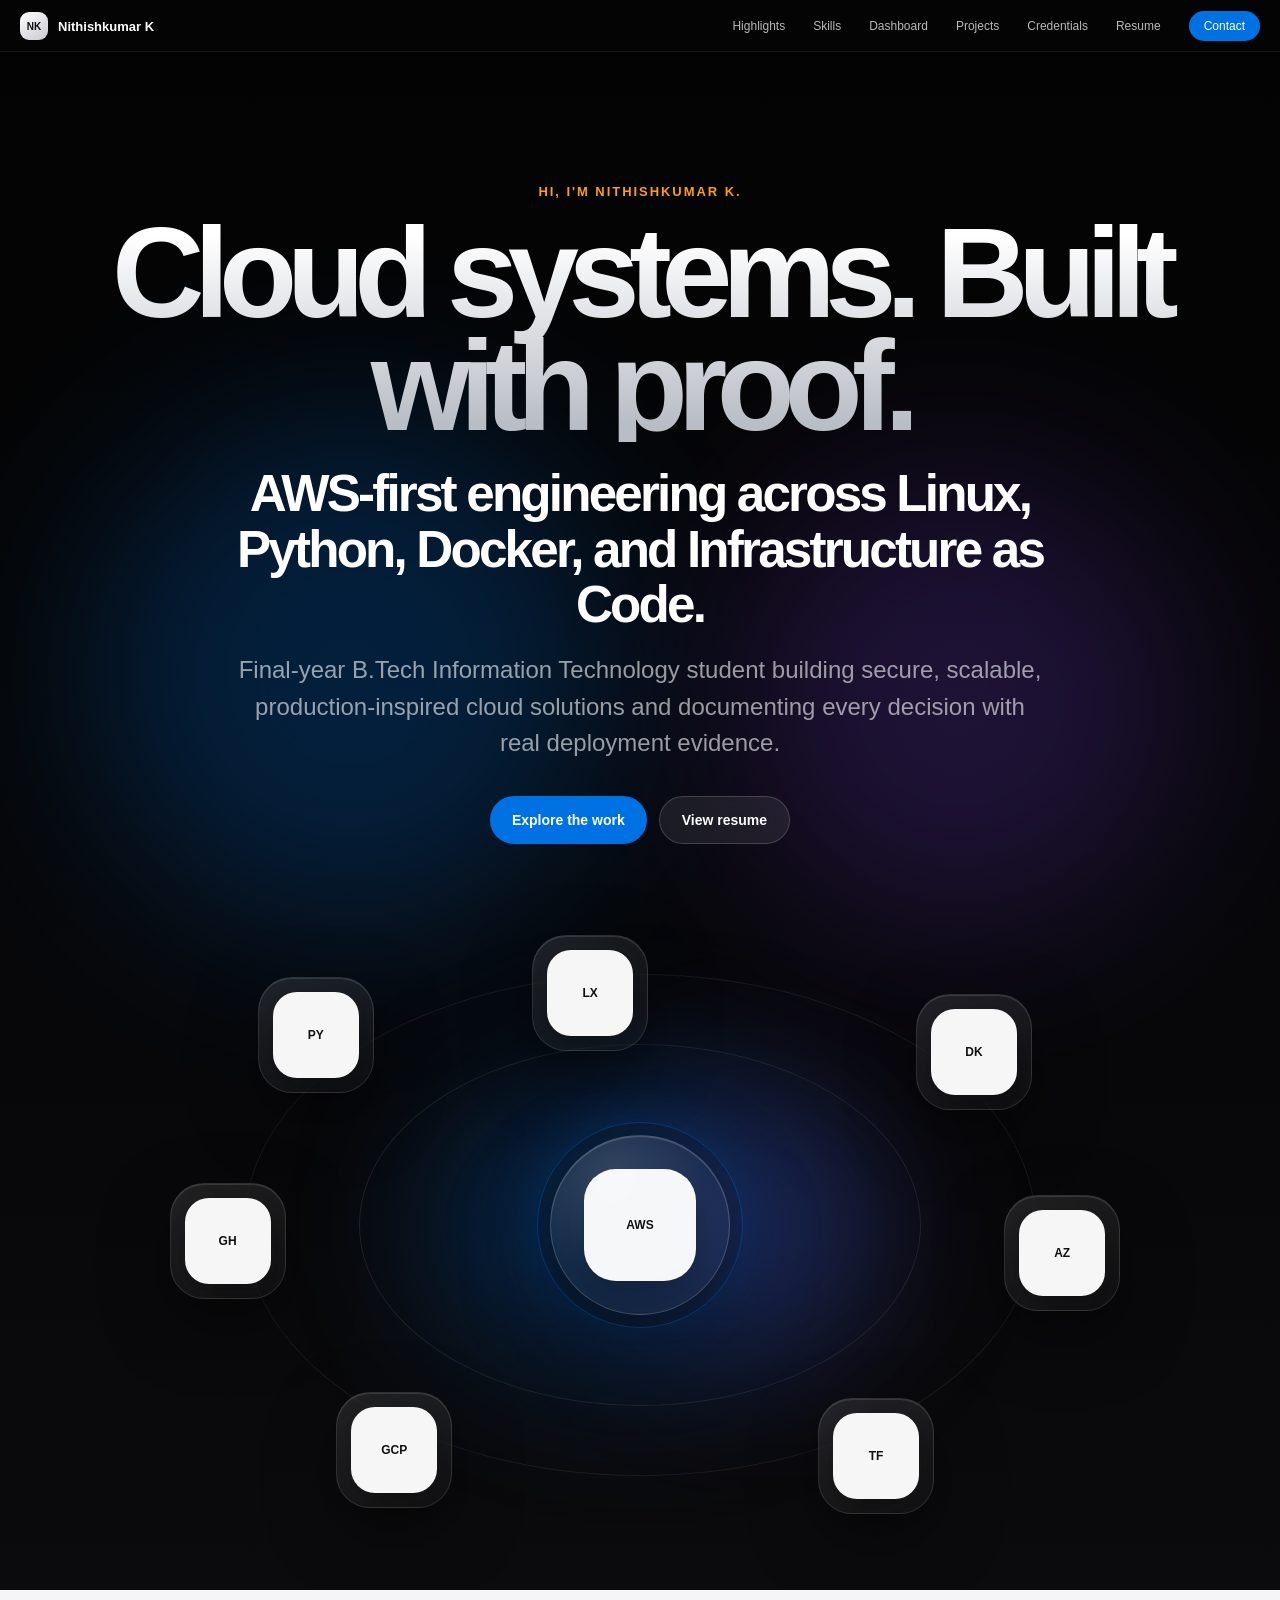
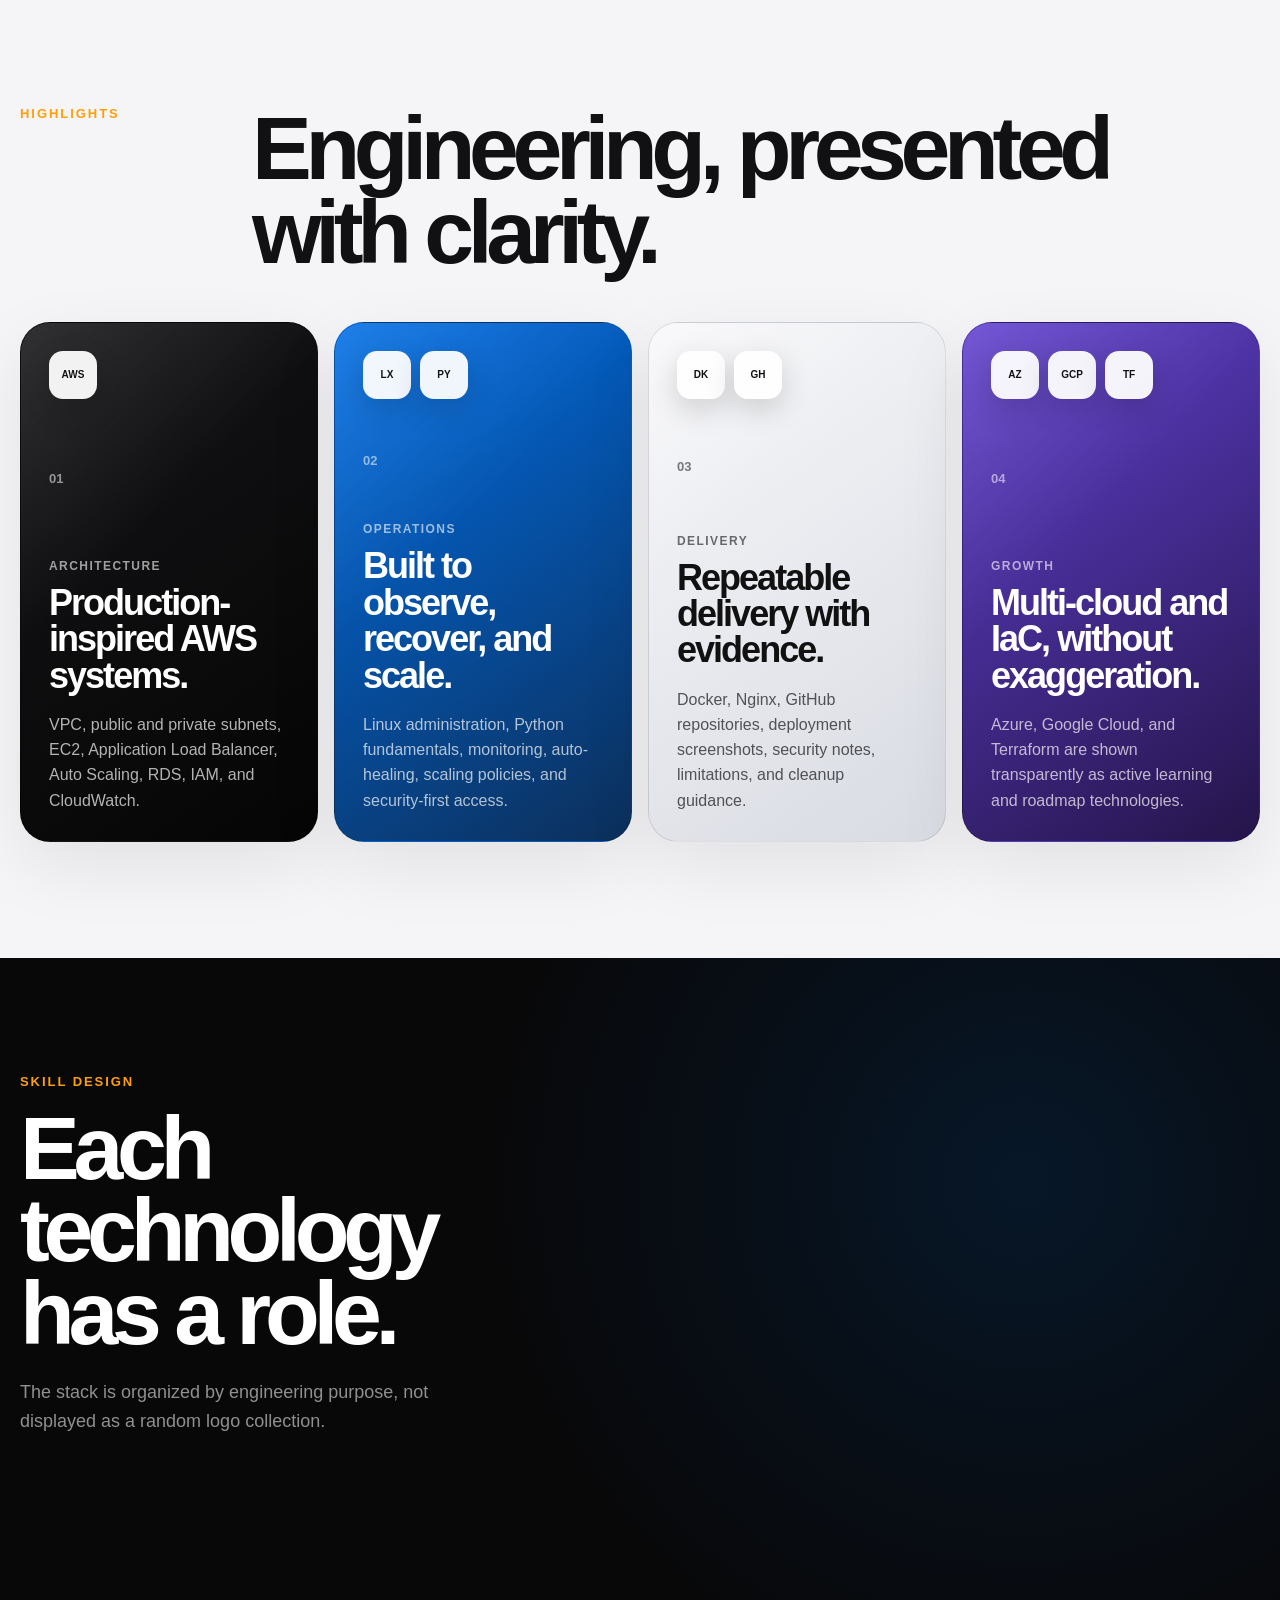
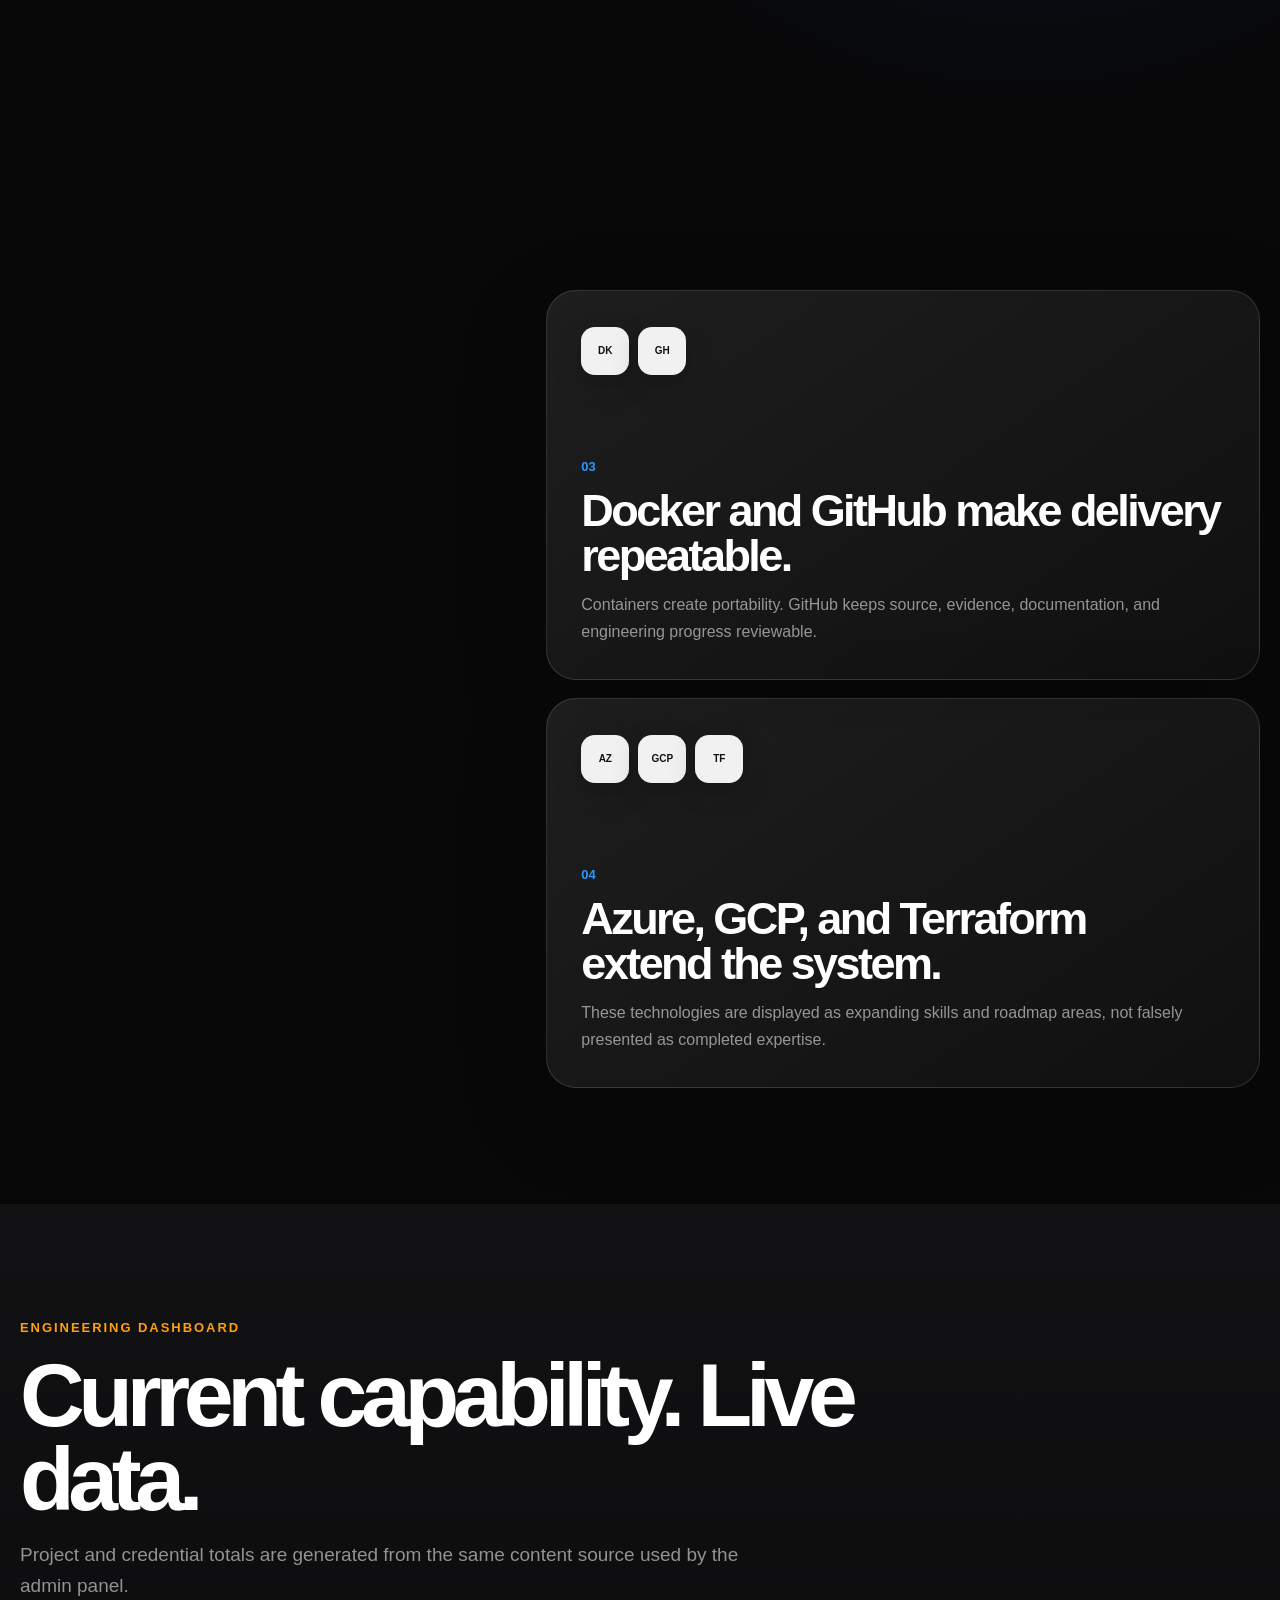
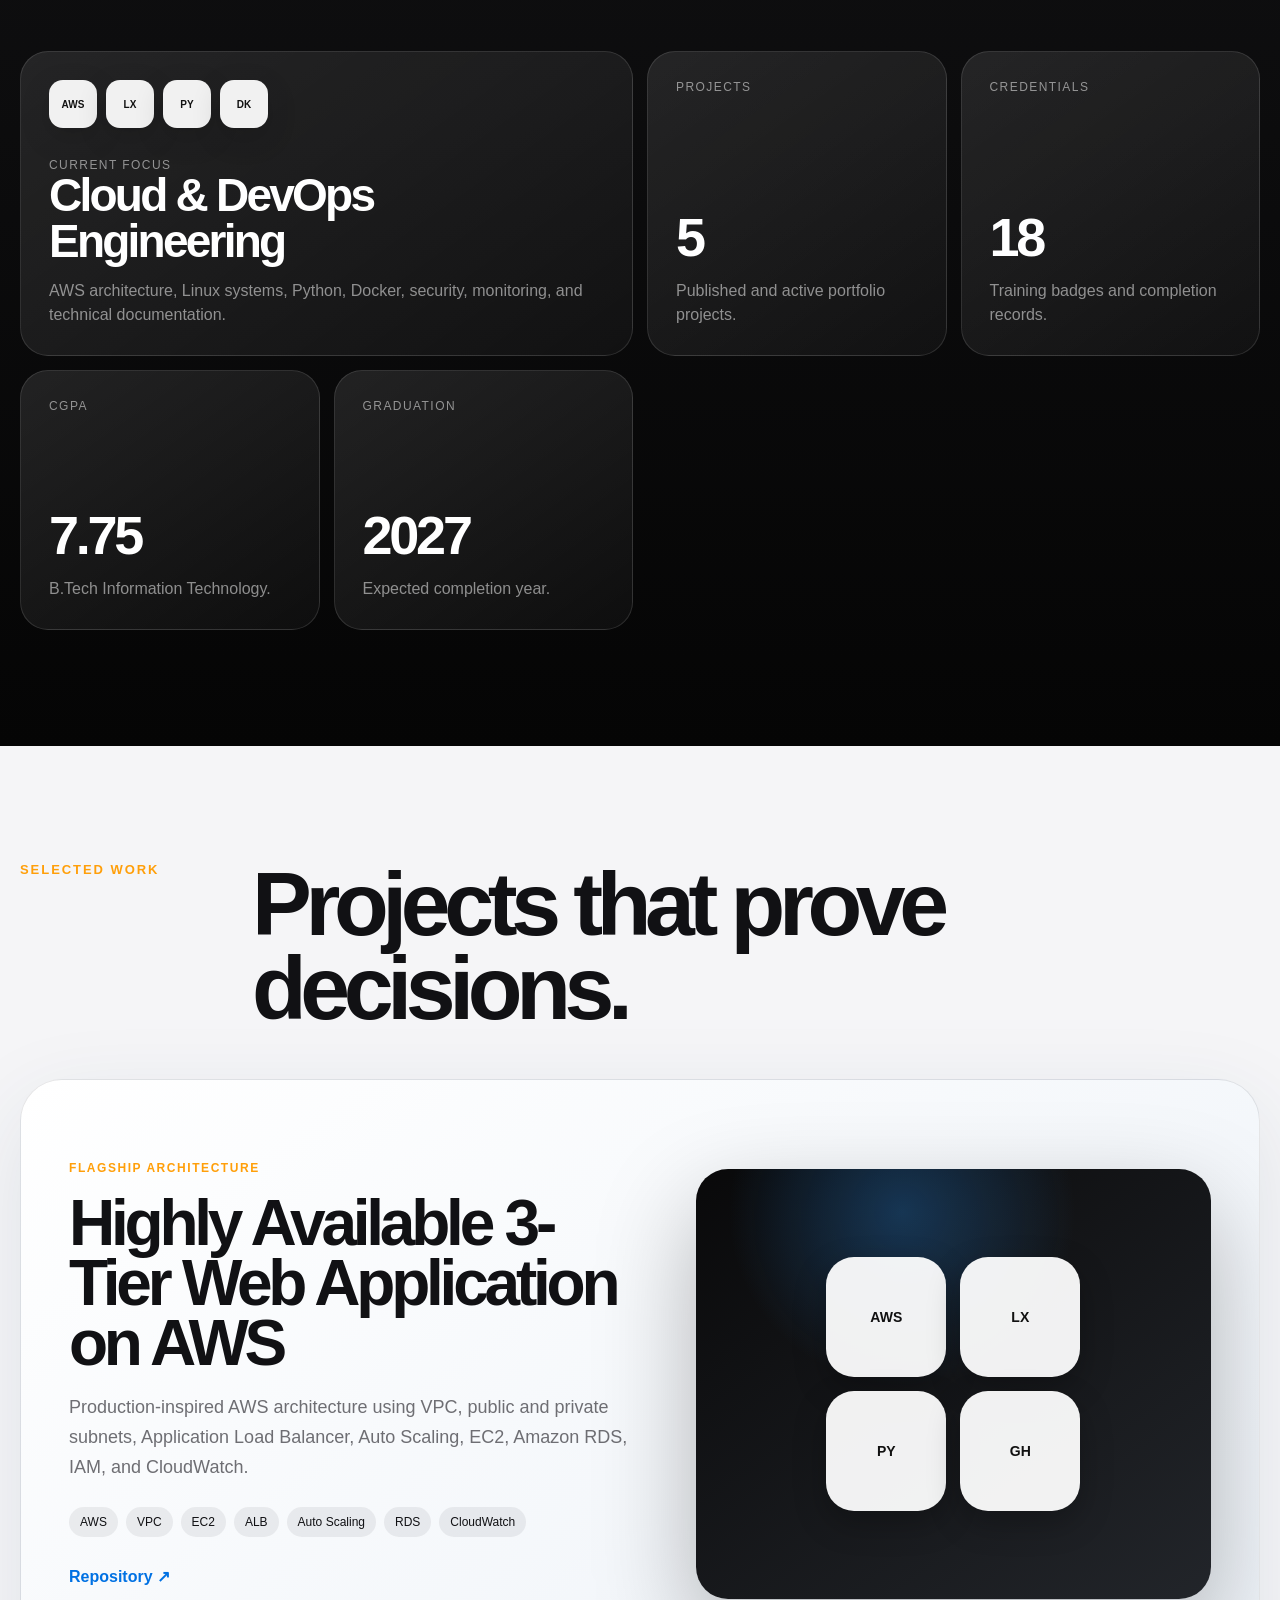
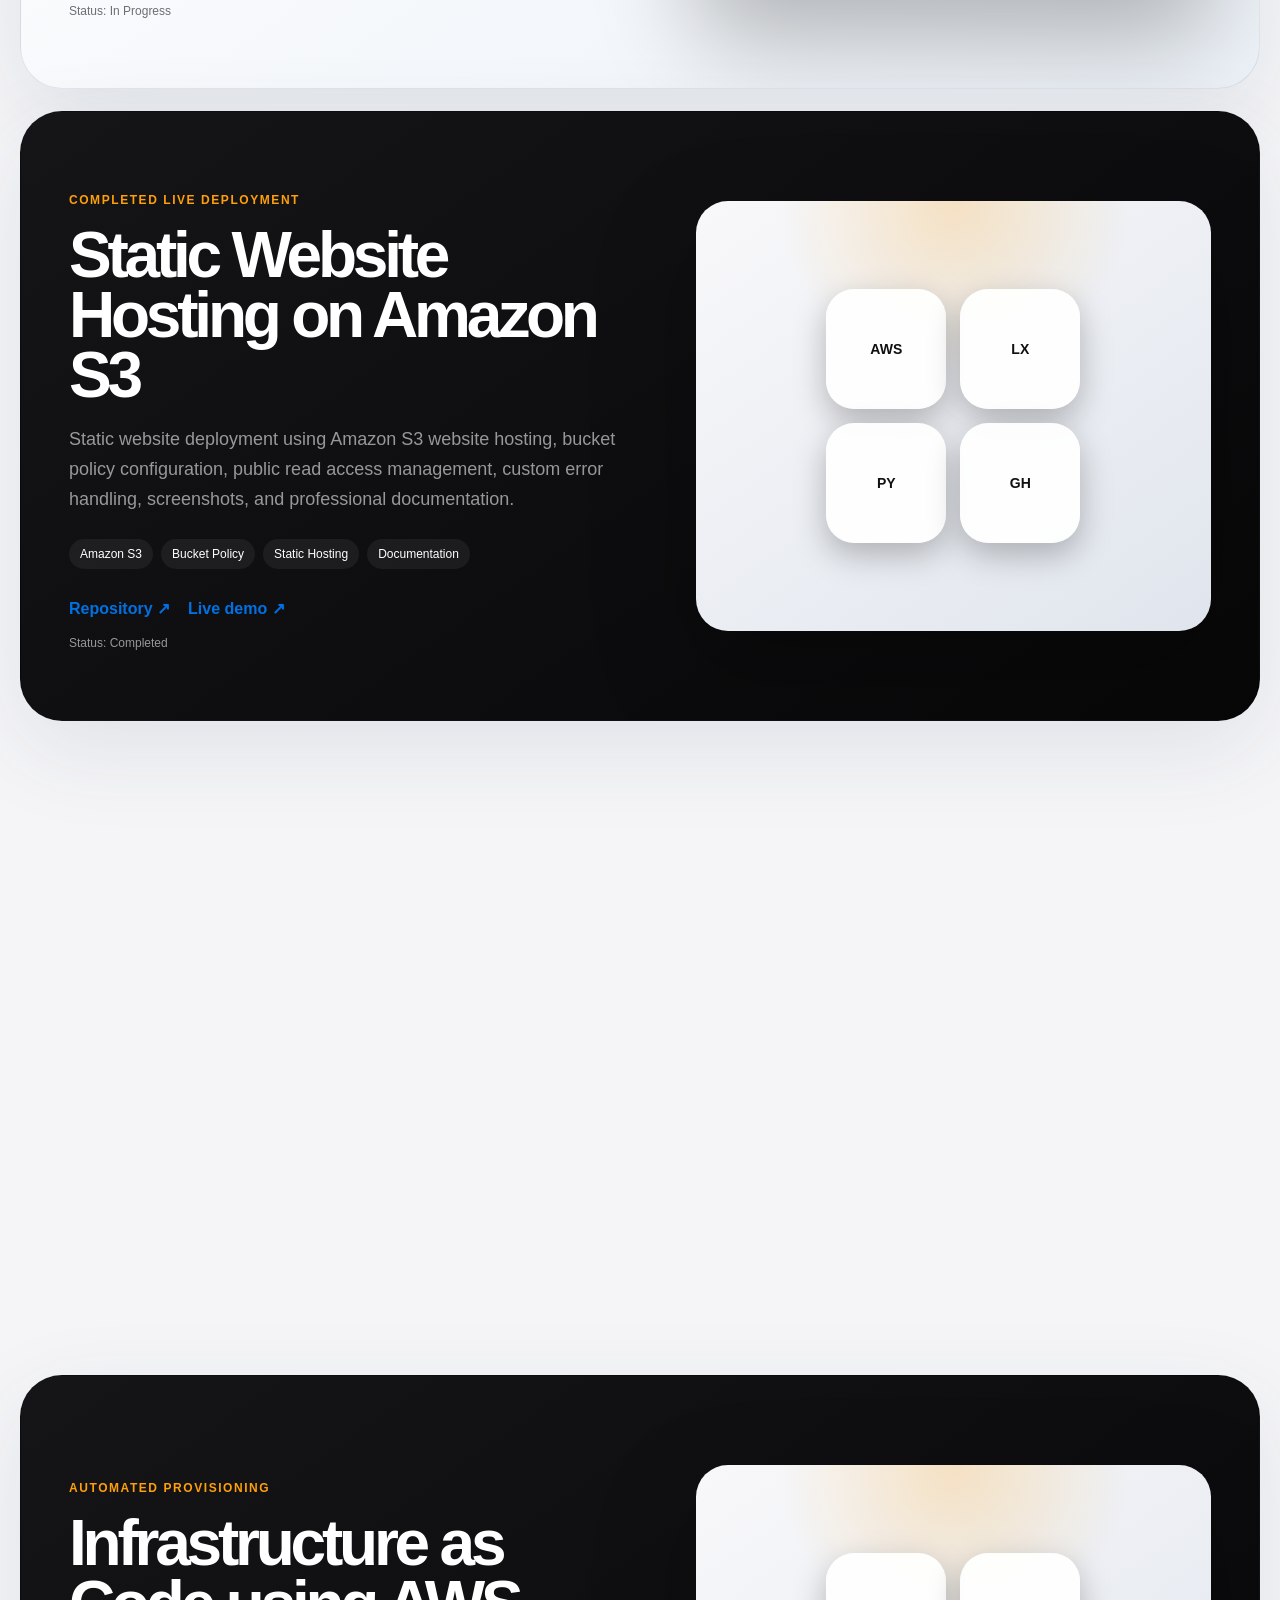
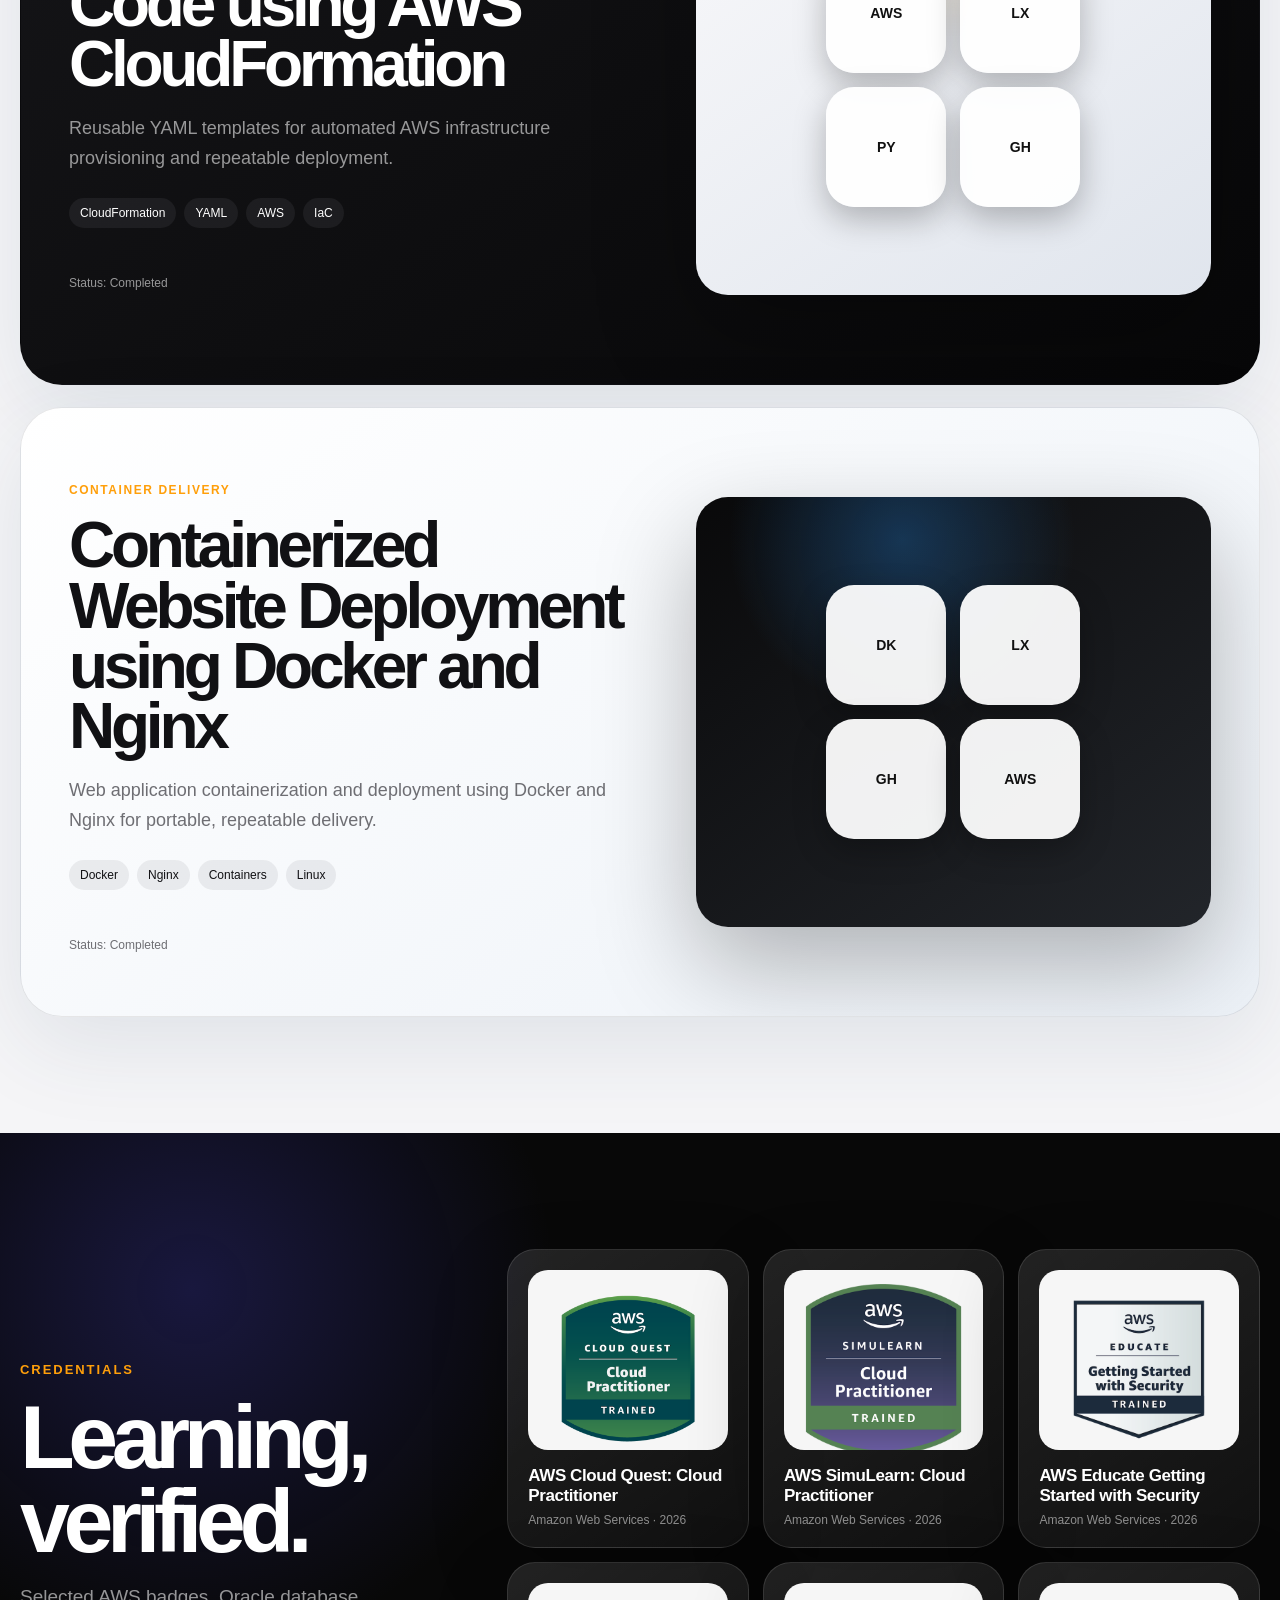
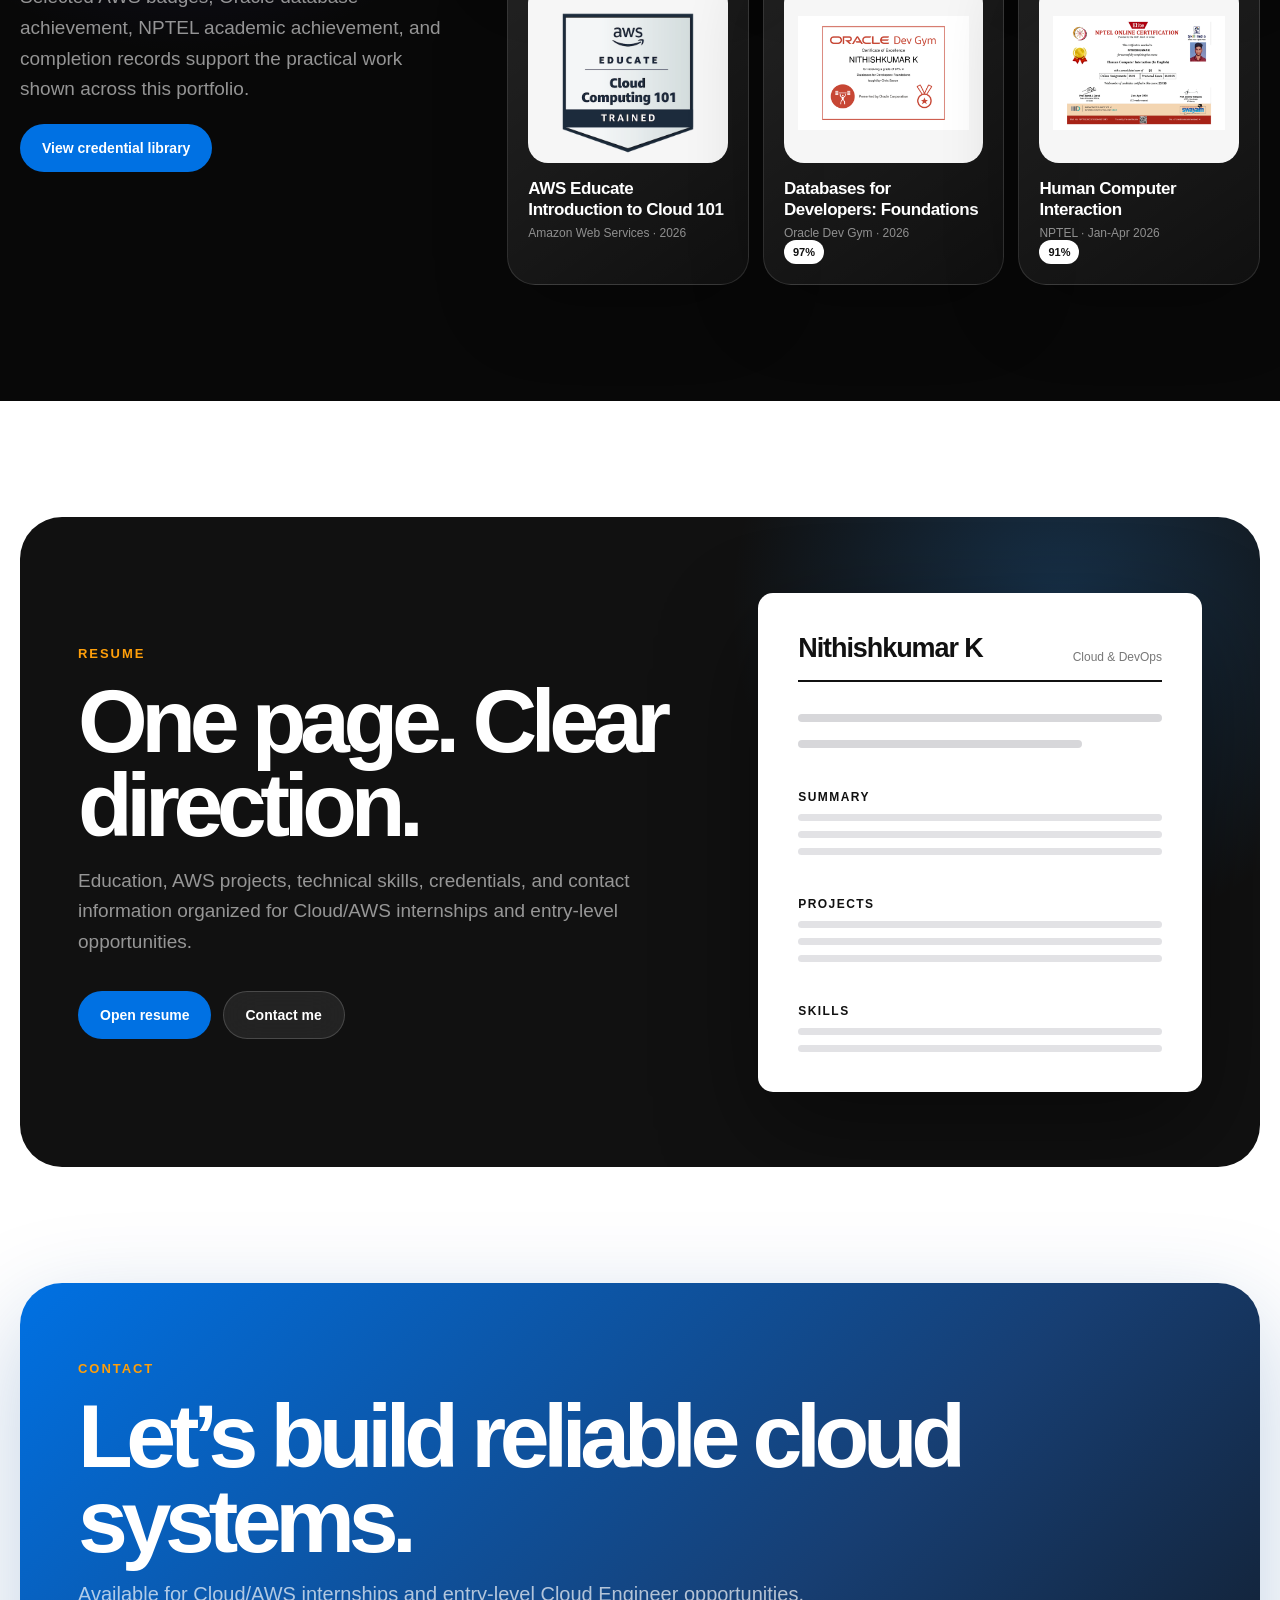
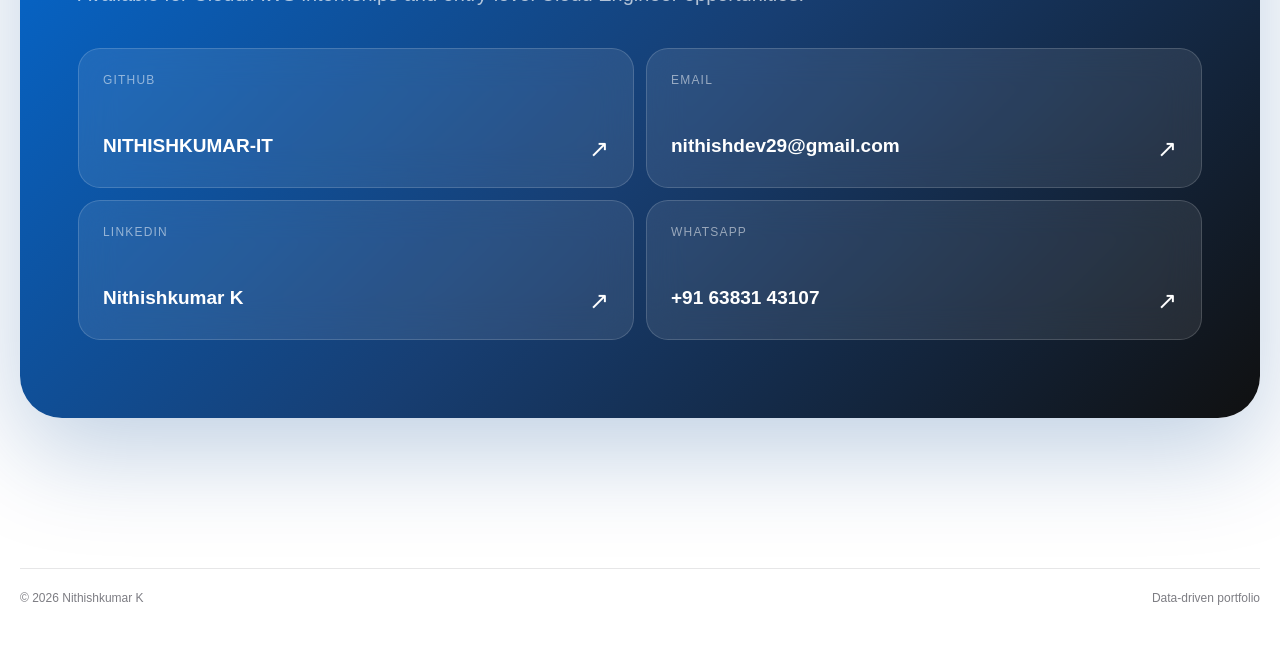
==== commit 8d7850a0: "Add files via upload" ====
--- a/index.html
+++ b/index.html
@@ -7,7 +7,6 @@
   <meta name="theme-color" content="#050505">
   <title>Nithishkumar K | Cloud & DevOps Portfolio</title>
   <link rel="icon" href="favicon.svg" type="image/svg+xml">
-  <link rel="preconnect" href="https://cdn.jsdelivr.net">
   <link rel="stylesheet" href="assets/css/styles.css">
 </head>
 <body>
@@ -245,7 +244,7 @@
   <footer class="site-footer">
     <div class="content-shell footer-inner">
       <span>© <span data-year></span> <span data-profile="name">Nithishkumar K</span></span>
-      <div class="footer-links"><a href="admin.html">Admin</a><span>Data-driven portfolio</span></div>
+      <div class="footer-links"><span>Data-driven portfolio</span></div>
     </div>
   </footer>
 
--- a/assets/css/styles.css
+++ b/assets/css/styles.css
@@ -543,3 +543,61 @@
   .hero-ecosystem,
   .ecosystem-satellite { transition: none; }
 }
+
+
+/* Portfolio V5.3 refinements */
+.ecosystem-core {
+  opacity: 0;
+  animation: ecosystemCoreEnter .9s cubic-bezier(.2,.85,.25,1) .2s forwards;
+}
+.ecosystem-satellite {
+  opacity: 0;
+  animation: ecosystemSatelliteEnter .78s cubic-bezier(.2,.85,.25,1) forwards;
+}
+.ecosystem-satellite-1 { animation-delay: .38s; }
+.ecosystem-satellite-2 { animation-delay: .48s; }
+.ecosystem-satellite-3 { animation-delay: .58s; }
+.ecosystem-satellite-4 { animation-delay: .68s; }
+.ecosystem-satellite-5 { animation-delay: .78s; }
+.ecosystem-satellite-6 { animation-delay: .88s; }
+.ecosystem-satellite-7 { animation-delay: .98s; }
+
+@keyframes ecosystemCoreEnter {
+  from { opacity: 0; transform: translate(-50%, -50%) scale(.68) rotate(-8deg); filter: blur(12px); }
+  to { opacity: 1; transform: translate(-50%, -50%) scale(1) rotate(0); filter: blur(0); }
+}
+
+@keyframes ecosystemSatelliteEnter {
+  from { opacity: 0; transform: translateY(48px) scale(.65) rotate(10deg); filter: blur(12px); }
+  to { opacity: 1; transform: translateY(0) scale(1) rotate(0); filter: blur(0); }
+}
+
+.project-cover-image {
+  width: min(100%, 620px);
+  max-height: 420px;
+  object-fit: cover;
+  border-radius: 28px;
+  border: 1px solid rgba(255,255,255,.14);
+  box-shadow: 0 28px 90px rgba(0,0,0,.38);
+}
+
+@media (max-width: 640px) {
+  .ecosystem-core,
+  .ecosystem-satellite {
+    animation-name: ecosystemMobileEnter;
+  }
+
+  @keyframes ecosystemMobileEnter {
+    from { opacity: 0; transform: translateY(24px) scale(.82); filter: blur(8px); }
+    to { opacity: 1; transform: translateY(0) scale(1); filter: blur(0); }
+  }
+}
+
+@media (prefers-reduced-motion: reduce) {
+  .ecosystem-core,
+  .ecosystem-satellite {
+    opacity: 1;
+    animation: none !important;
+    filter: none !important;
+  }
+}
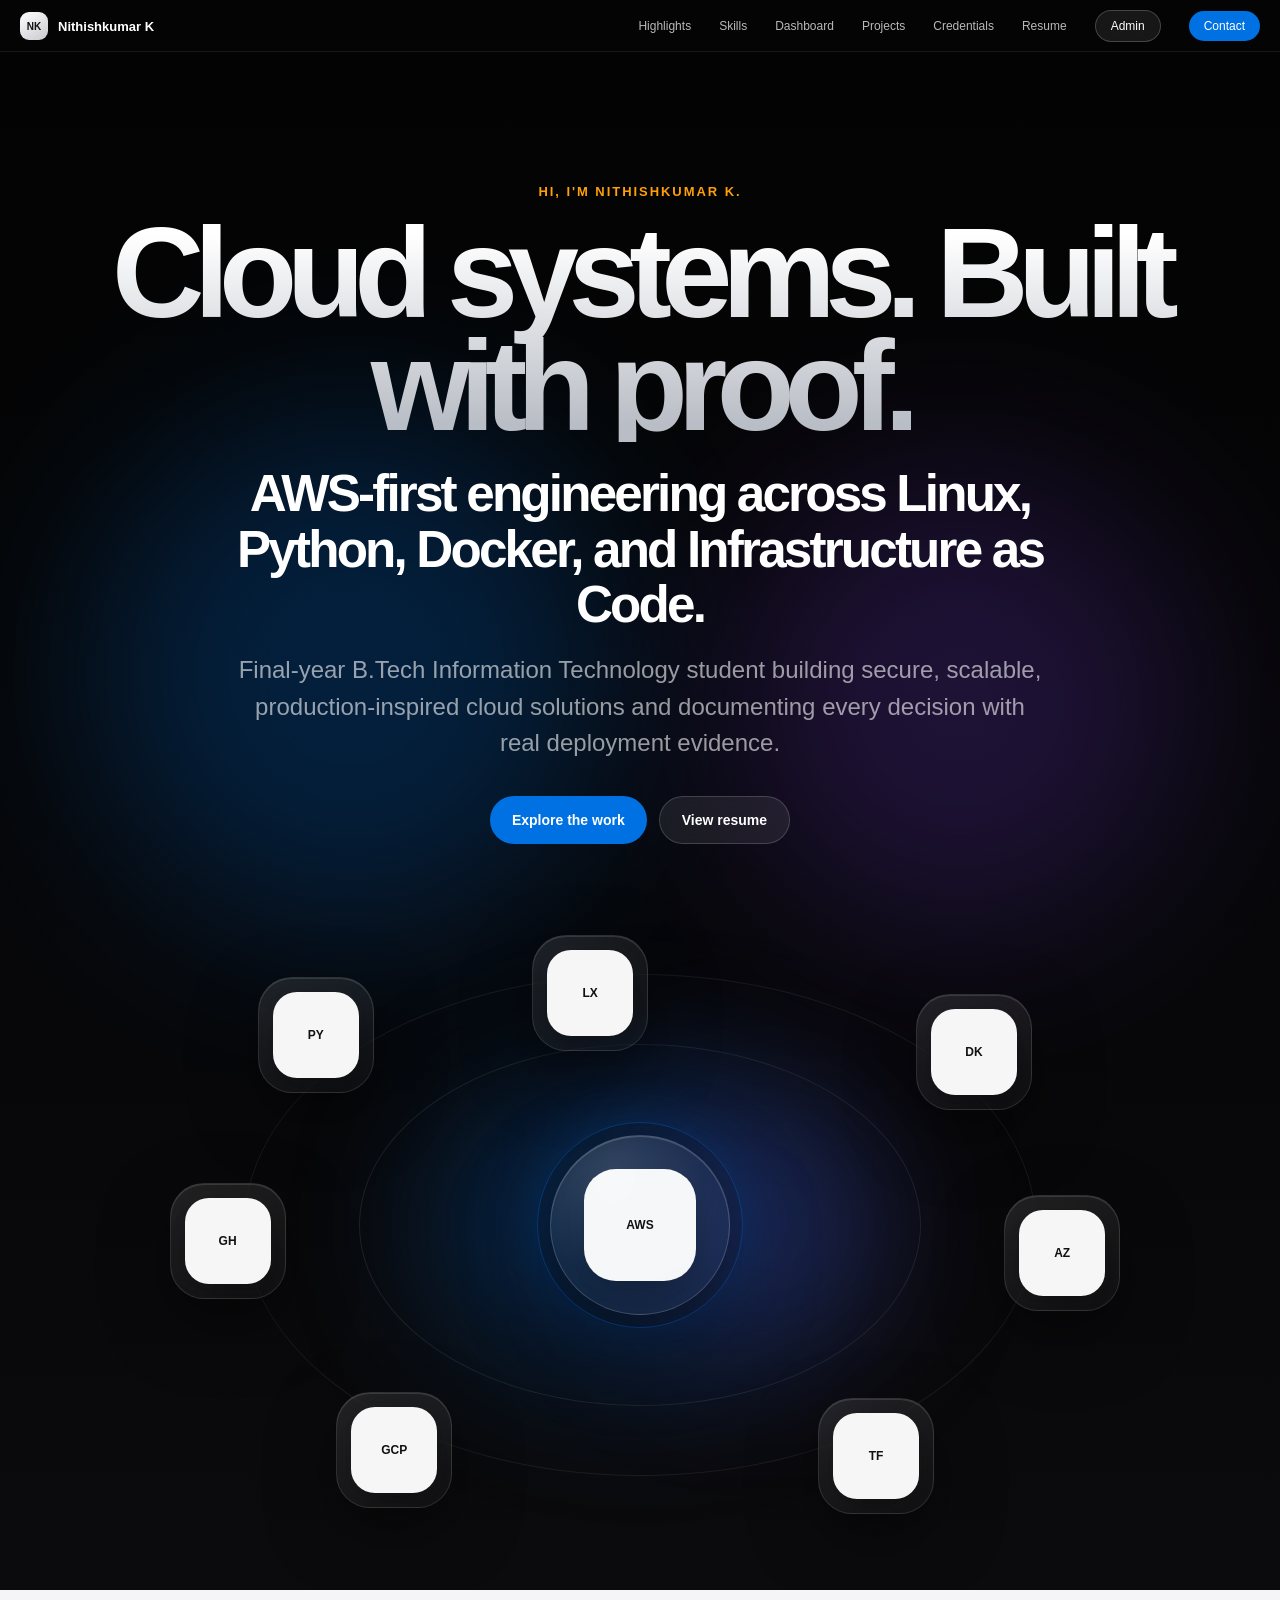
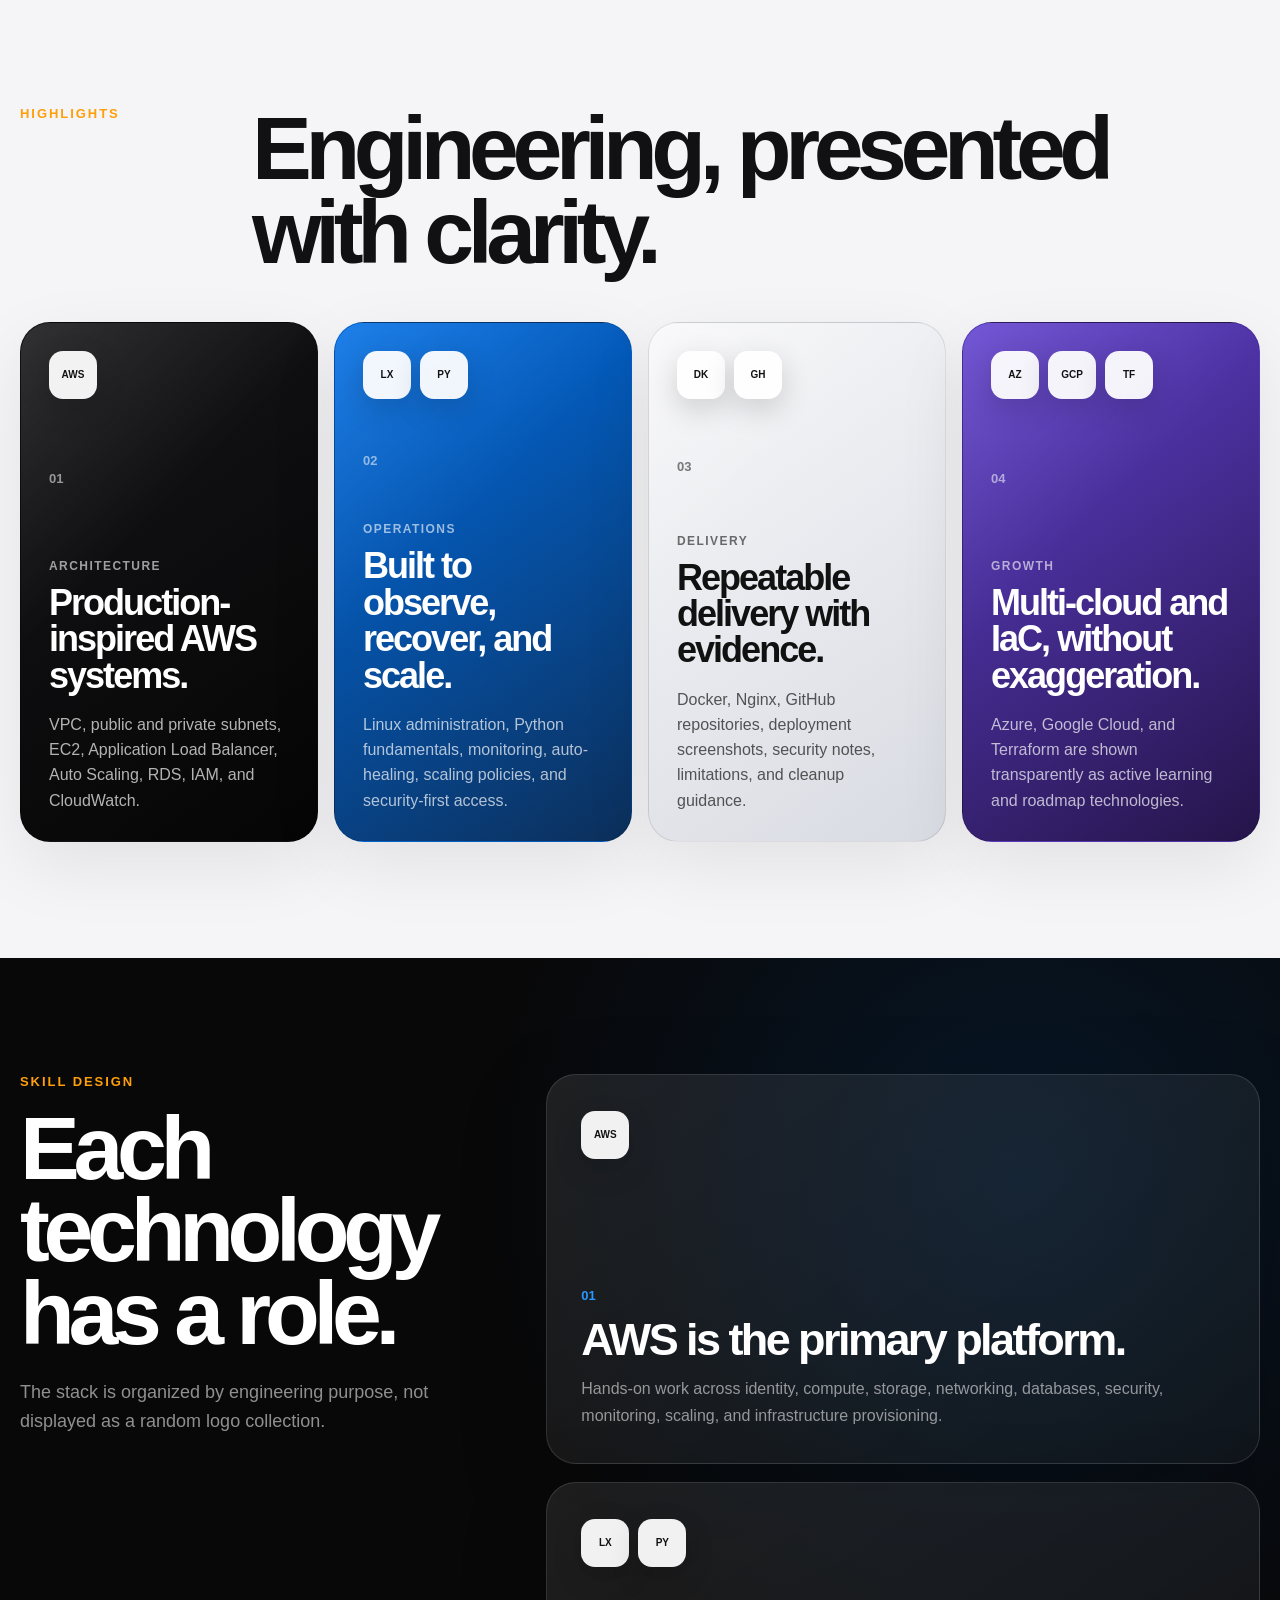
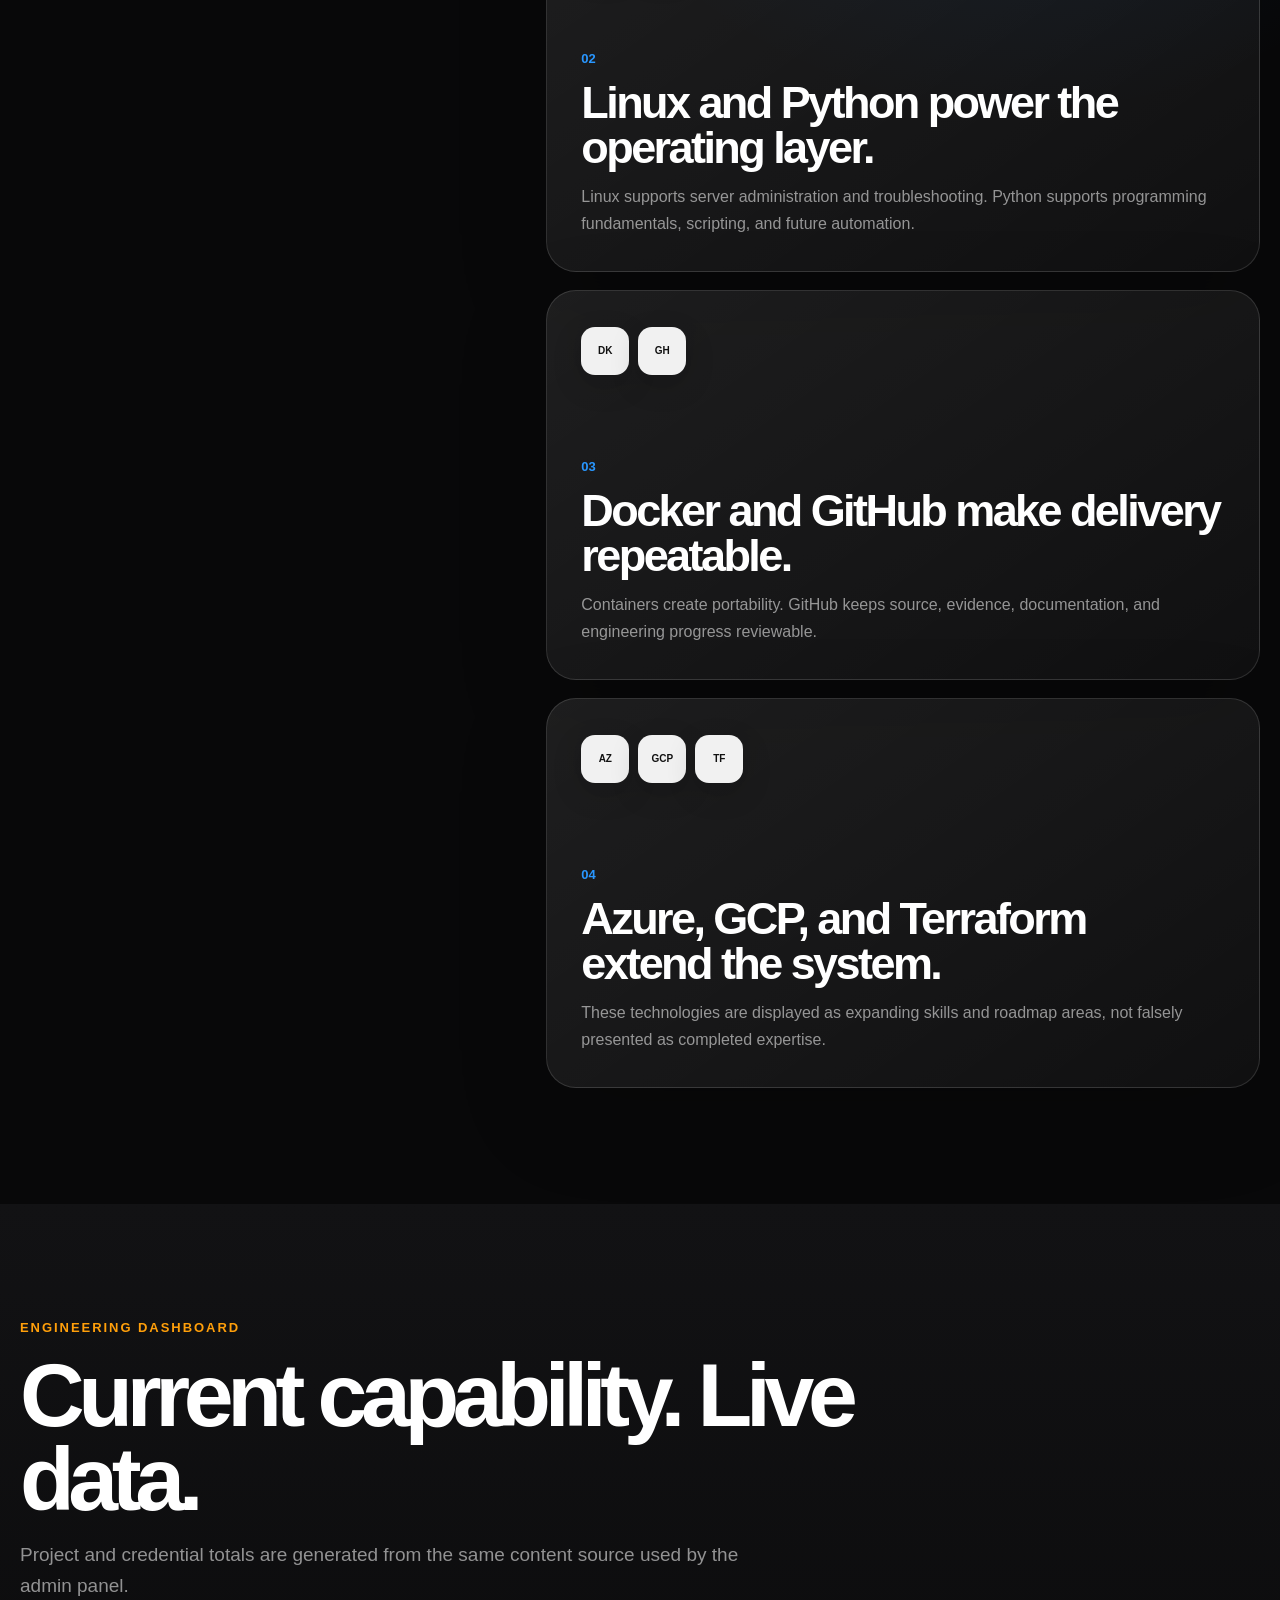
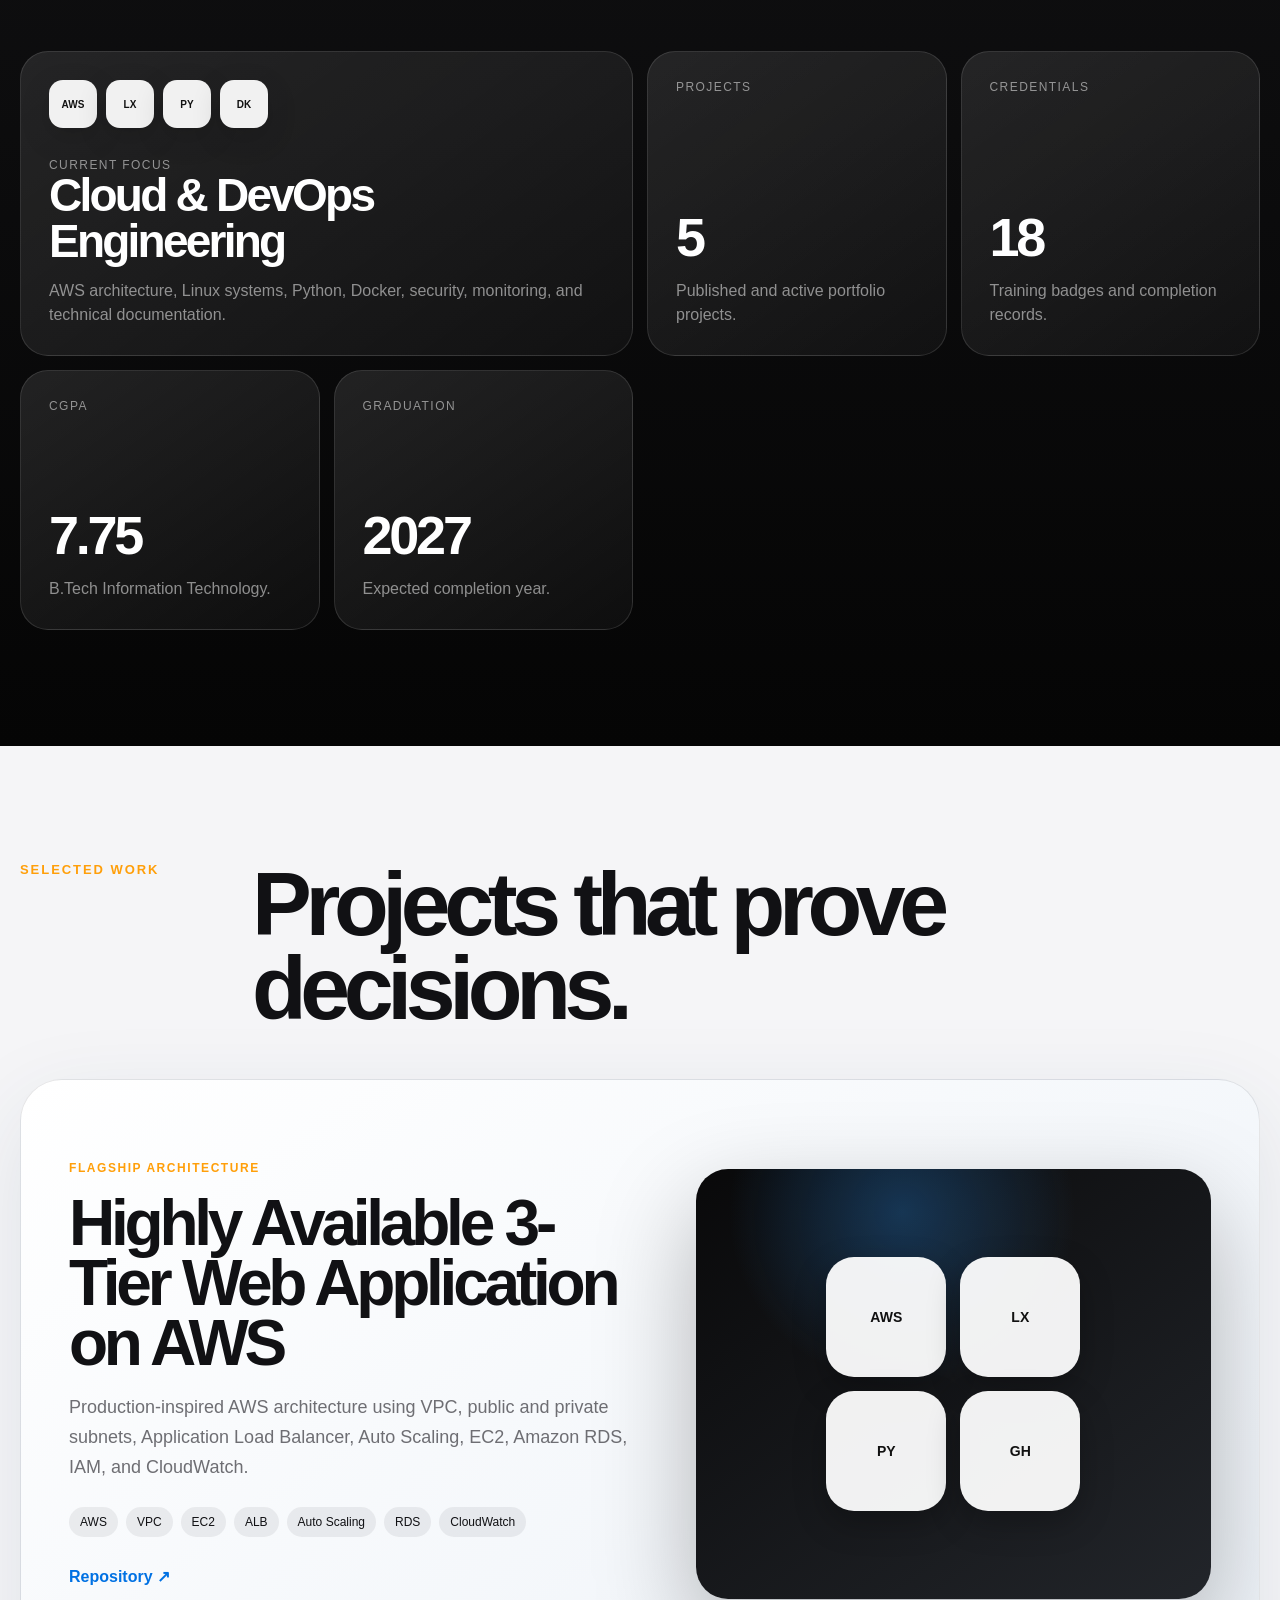
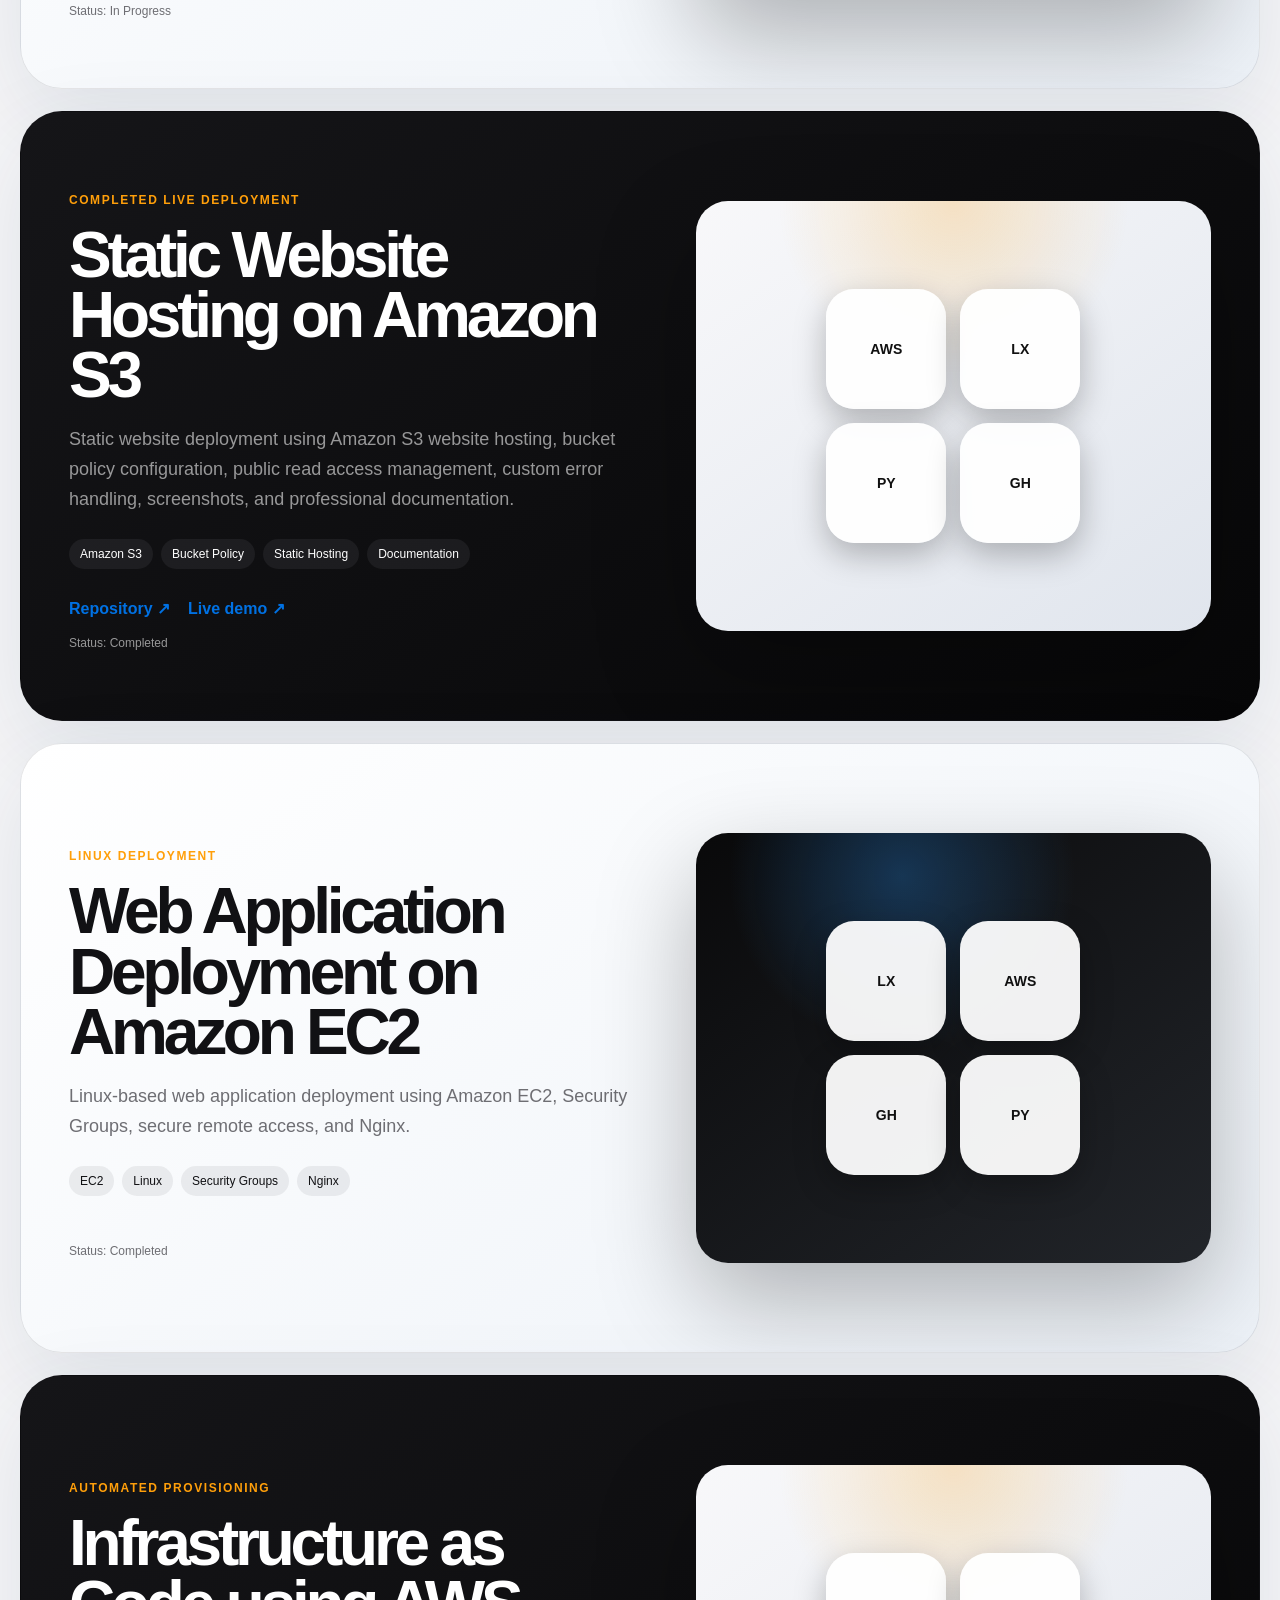
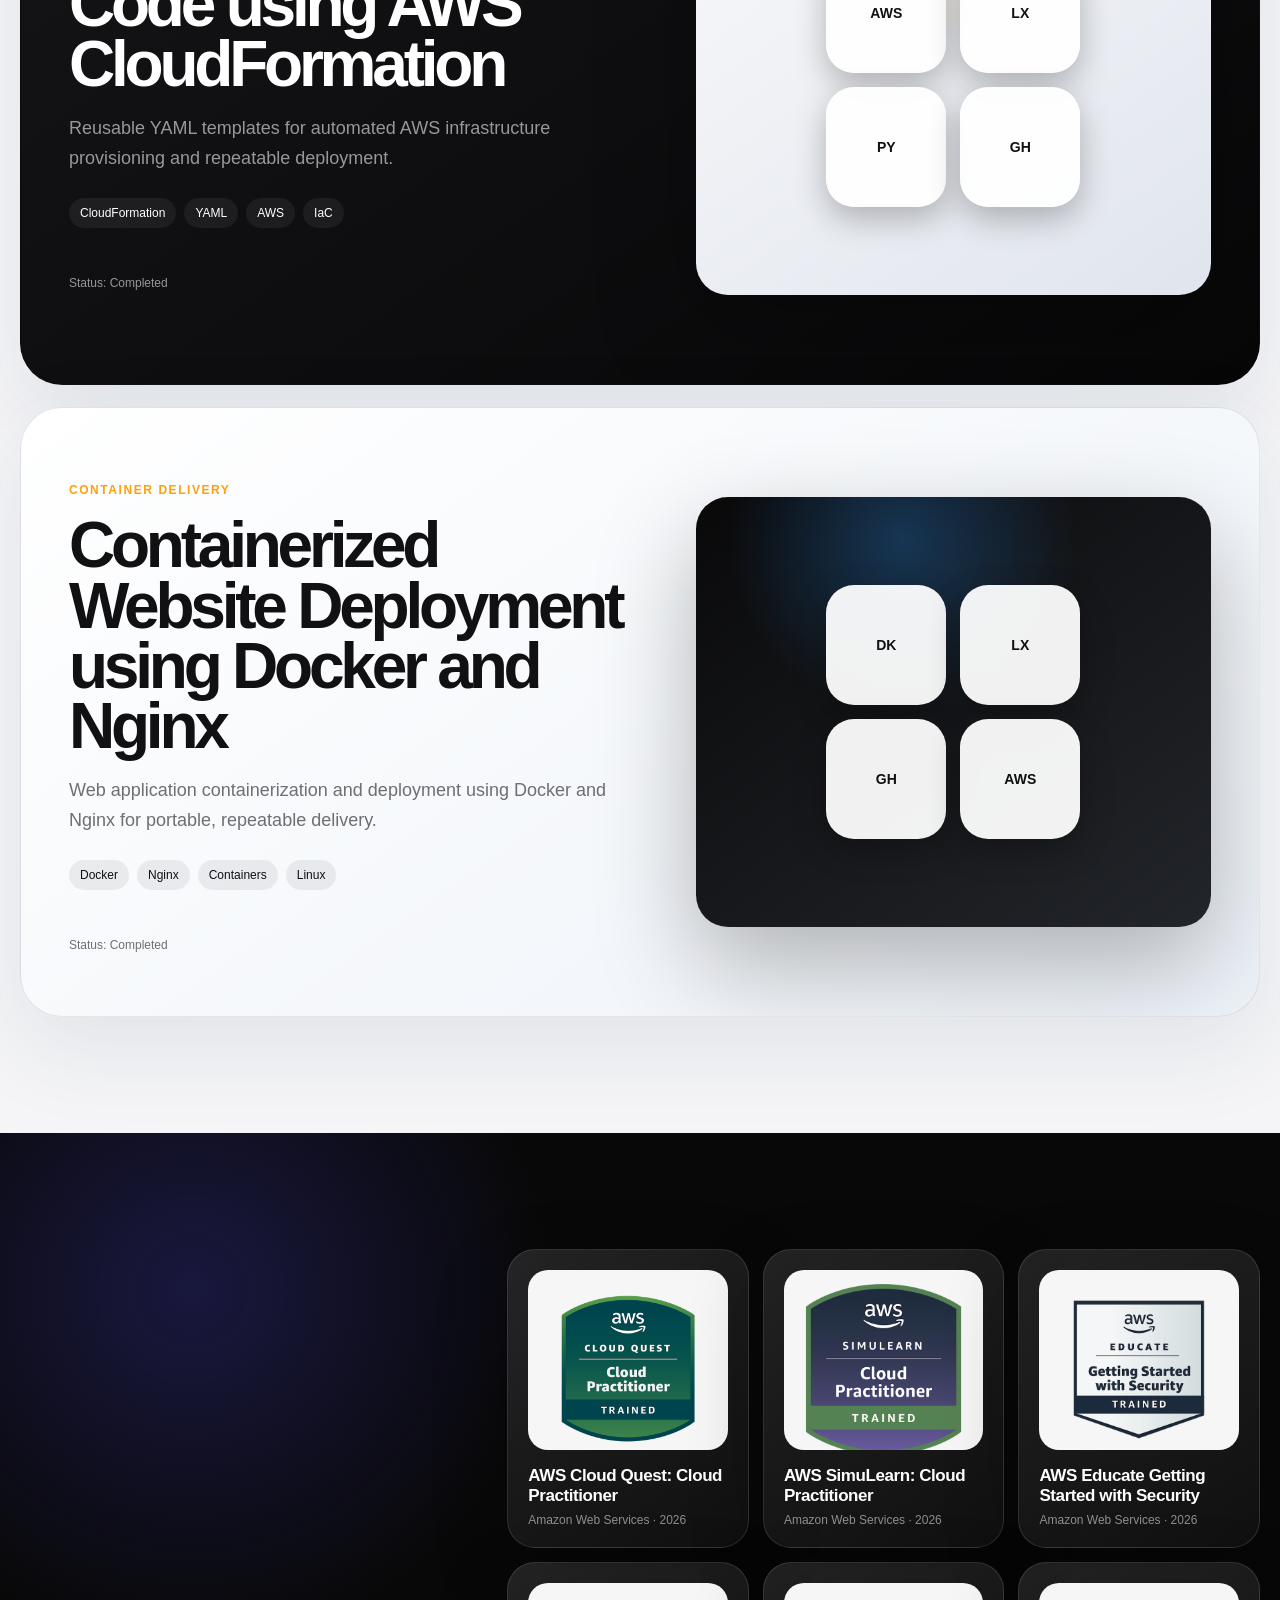
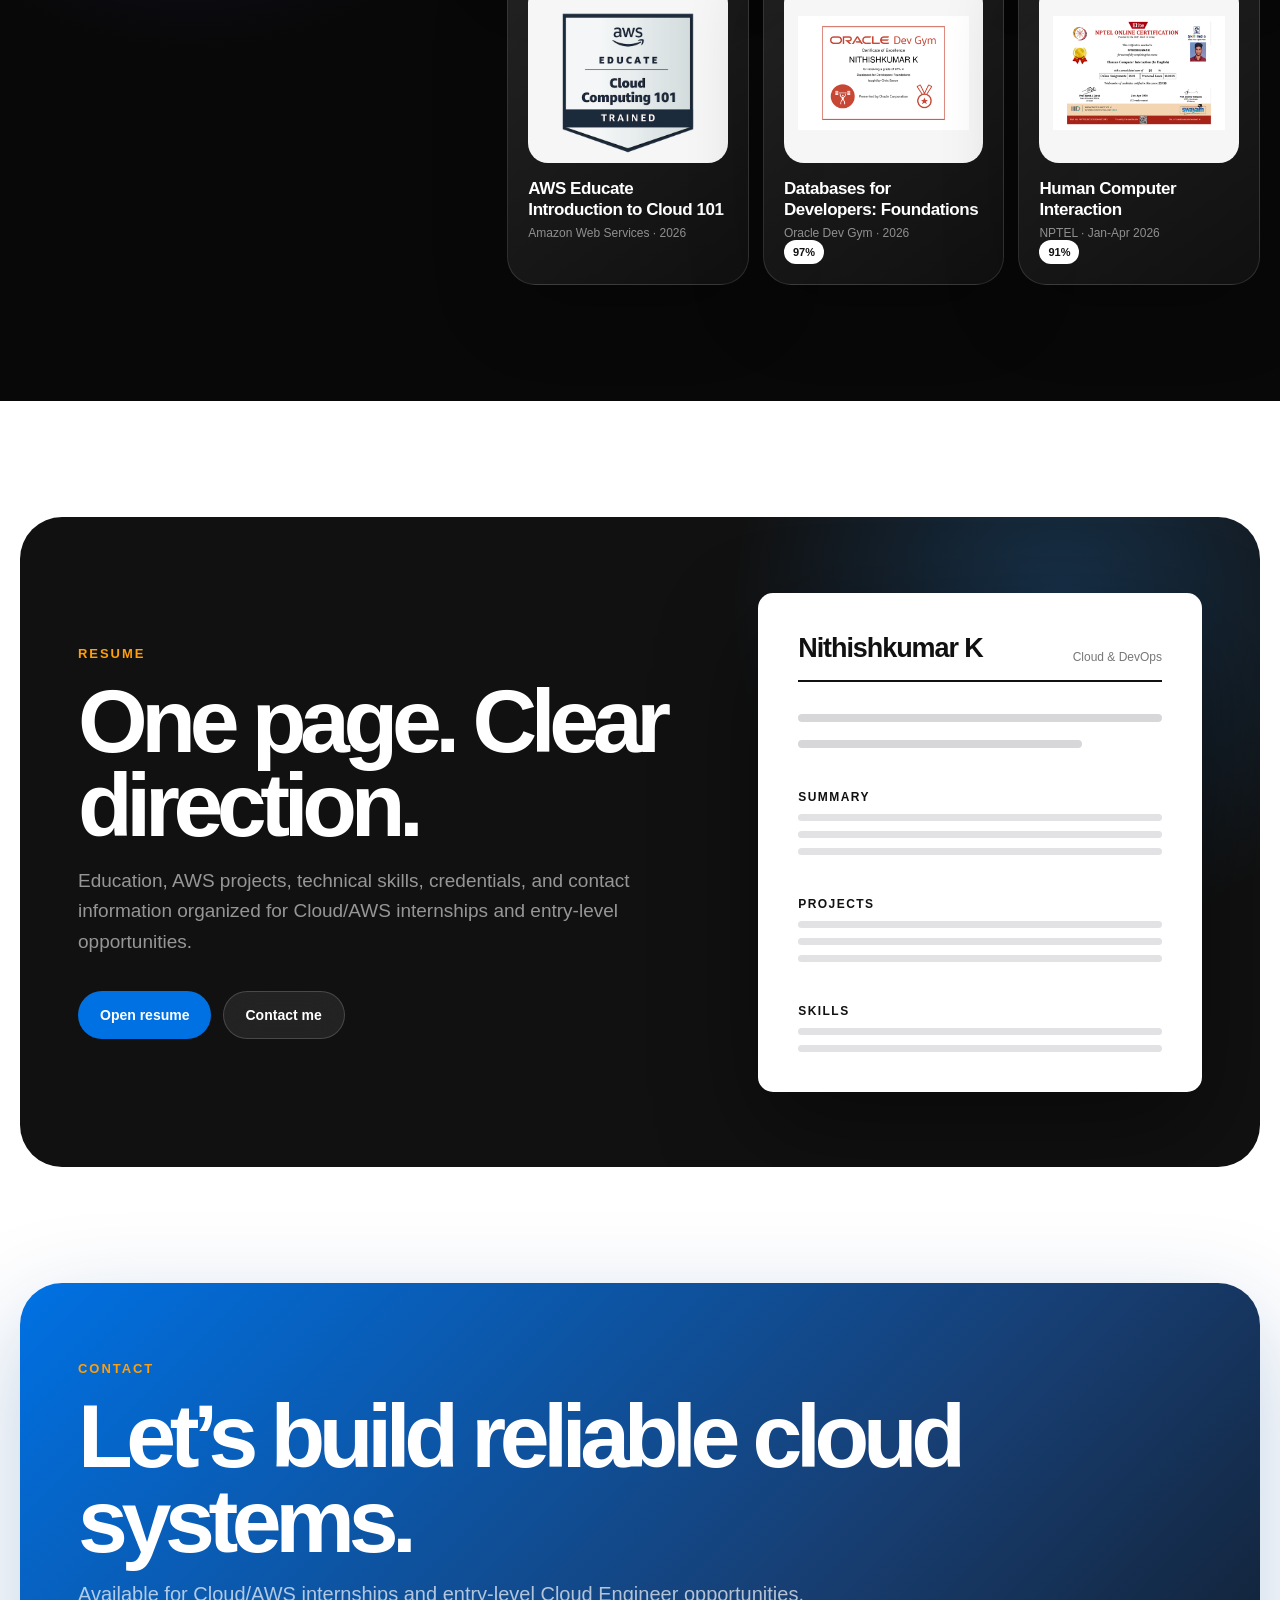
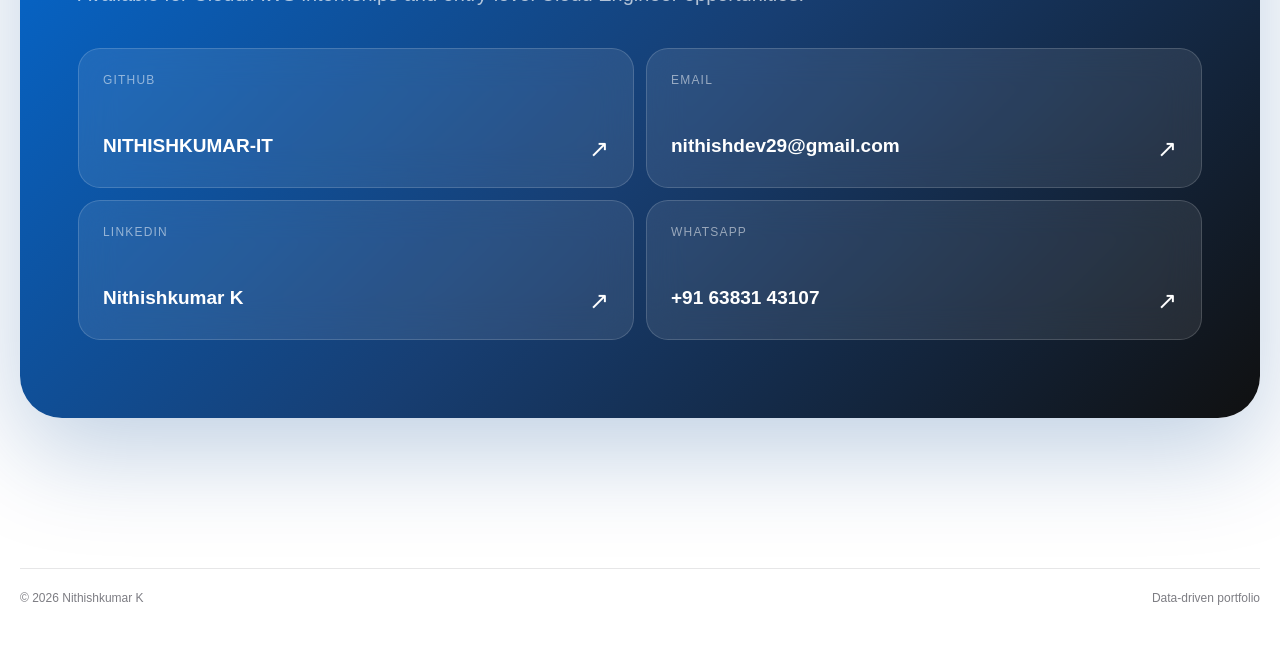
==== commit 55474e39: "Add files via upload" ====
--- a/index.html
+++ b/index.html
@@ -26,6 +26,7 @@
         <a href="#projects">Projects</a>
         <a href="#credentials">Credentials</a>
         <a href="#resume">Resume</a>
+        <a class="admin-nav-link" href="admin.html" aria-label="Open portfolio admin panel">Admin</a>
         <a class="nav-button" href="#contact">Contact</a>
       </nav>
     </div>
--- a/assets/css/styles.css
+++ b/assets/css/styles.css
@@ -55,6 +55,18 @@
 .primary-menu a { color: rgba(255,255,255,.72); font-size: 12px; }
 .primary-menu a:hover { color: white; }
 .nav-button { padding: 8px 15px; border-radius: 999px; color: white !important; background: var(--blue); }
+.admin-nav-link {
+  padding: 8px 15px;
+  border: 1px solid rgba(255,255,255,.20);
+  border-radius: 999px;
+  color: white !important;
+  background: rgba(255,255,255,.08);
+  backdrop-filter: blur(16px);
+}
+.admin-nav-link:hover {
+  border-color: rgba(255,255,255,.42);
+  background: rgba(255,255,255,.15);
+}
 .menu-toggle { display: none; border: 0; background: transparent; color: white; }
 .product-nav {
   position: sticky;
@@ -264,7 +276,7 @@
 
 @media (max-width:780px) {
   .primary-menu.always-visible { display:flex; position:static; padding:0; background:transparent; box-shadow:none; flex-direction:row; }
-  .primary-menu.always-visible a:not(.nav-button) { display:none; }
+  .primary-menu.always-visible a:not(.nav-button):not(.admin-nav-link) { display:none; }
   .identity-name { display:none; }
   .menu-toggle { display:block; }
   .primary-menu { display:none; position:fixed; top:52px; left:12px; right:12px; padding:18px; border-radius:18px; flex-direction:column; align-items:stretch; background:rgba(20,20,20,.98); box-shadow:var(--shadow); }
